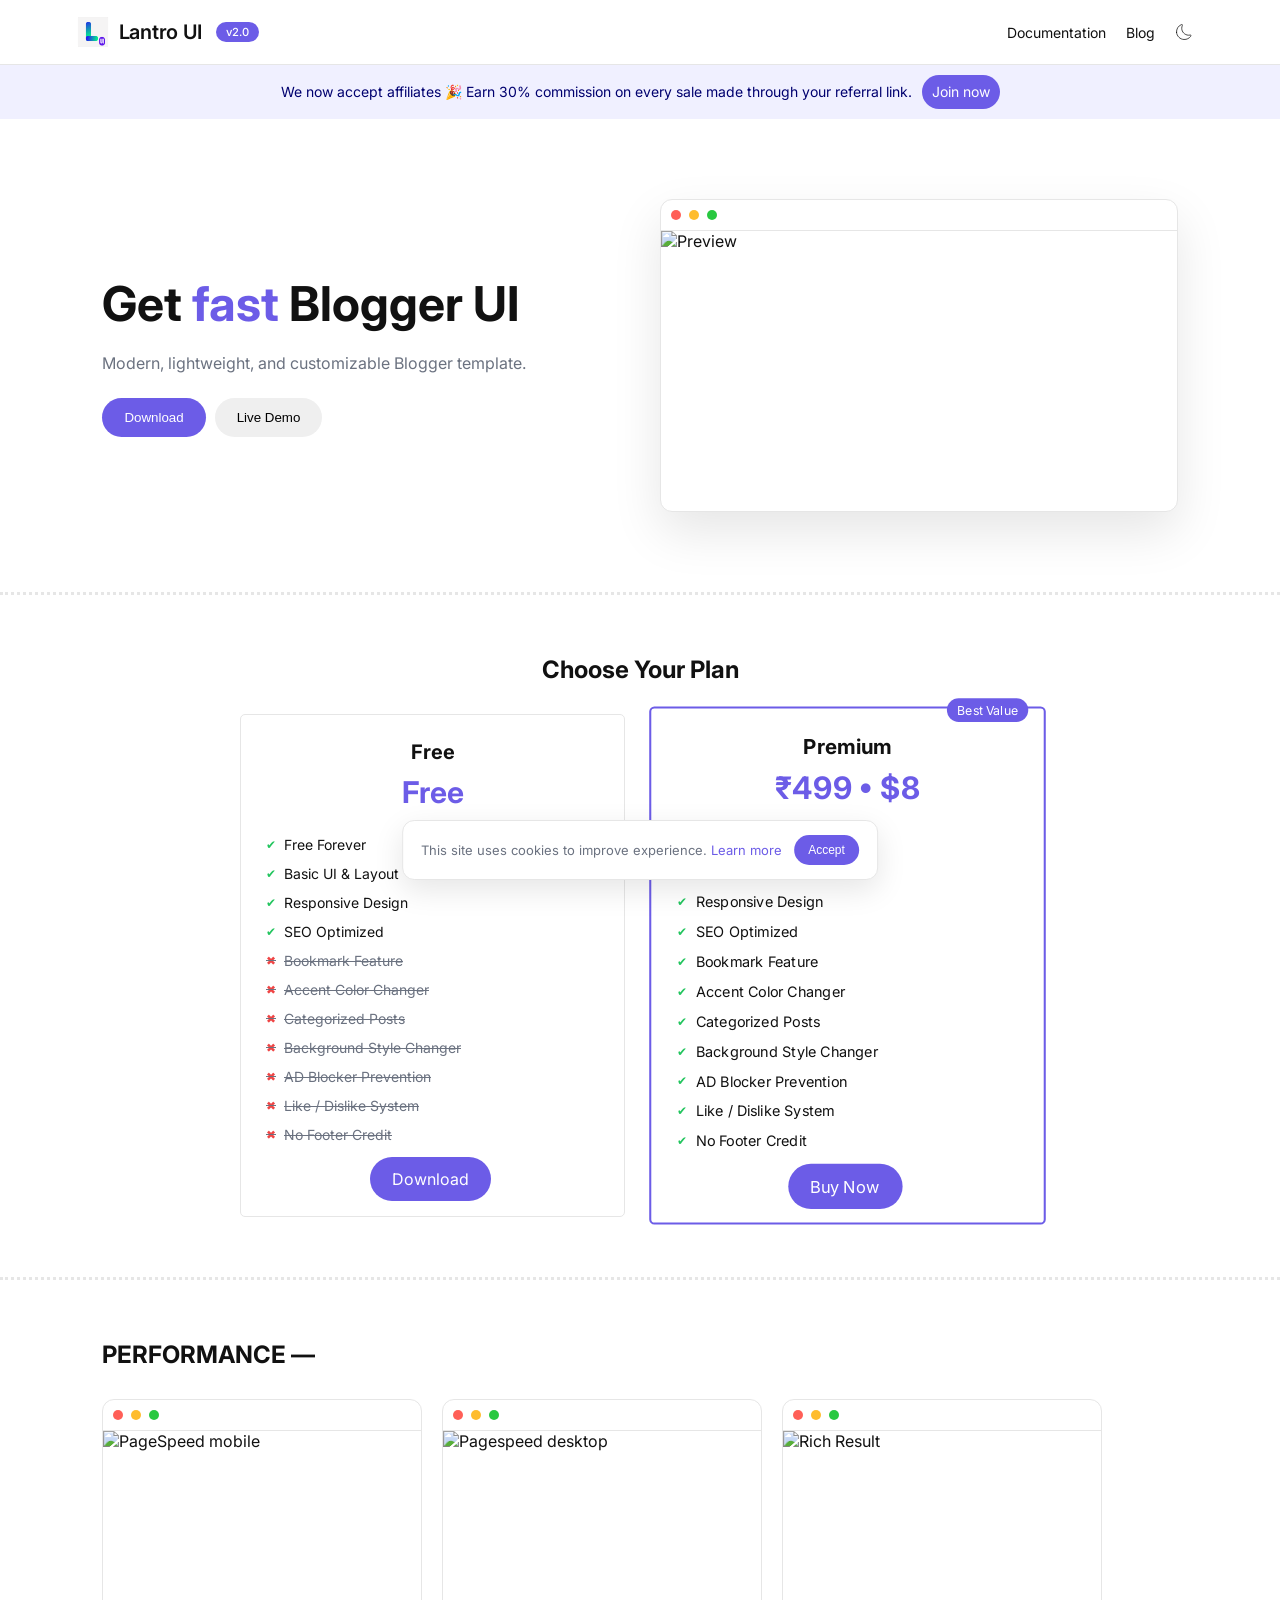
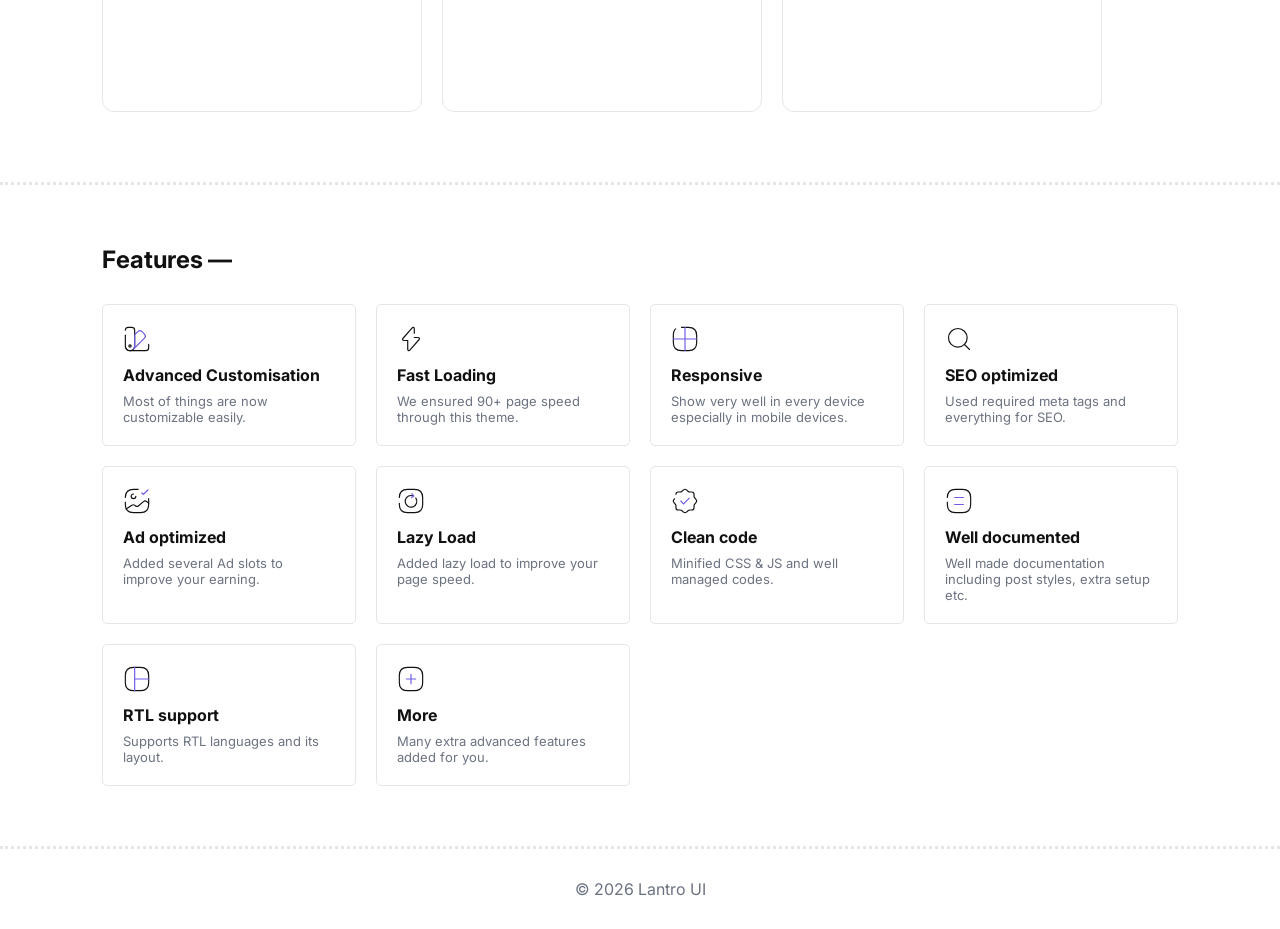
==== index.html @ eb90356e "Update index.html" ====
<!DOCTYPE html>
<html lang="en">
<head>
<meta charset="UTF-8">
<meta name="viewport" content="width=device-width, initial-scale=1.0">
<!-- THEME COLOR -->
<meta content='#204ecf' name='theme-color'/>
<meta content='#204ecf' name='msapplication-navbutton-color'/>
<meta content='#204ecf' name='apple-mobile-web-app-status-bar-style'/>
<meta content='true' name='apple-mobile-web-app-capable'/>
<!-- FAVICON -->
<meta content='https://blogger.googleusercontent.com/img/a/AVvXsEg1fhdNH2BNQhxc92u5tQyX3W6gNhQ65JSuSs3na3YPPxU0PzNpLShyW10uk86lzqQNR0DTTkKqT5l56X4EzuESV-pw7vAUEe-t0lx6U-1i1y7b0FvyJfhbdBXTuQ0F1inZjYJokEwckor8ICQUY_NV6mIdXD-tcrQiL4pAdNPS1NoktquHPX22oQw3vFJ_=w144-h144-p-k-no-nu' name='msapplication-TileImage'/>
<link href='https://blogger.googleusercontent.com/img/a/AVvXsEg1fhdNH2BNQhxc92u5tQyX3W6gNhQ65JSuSs3na3YPPxU0PzNpLShyW10uk86lzqQNR0DTTkKqT5l56X4EzuESV-pw7vAUEe-t0lx6U-1i1y7b0FvyJfhbdBXTuQ0F1inZjYJokEwckor8ICQUY_NV6mIdXD-tcrQiL4pAdNPS1NoktquHPX22oQw3vFJ_=w57-h57-p-k-no-nu' rel='apple-touch-icon' sizes='57x57'/>
<link href='https://blogger.googleusercontent.com/img/a/AVvXsEg1fhdNH2BNQhxc92u5tQyX3W6gNhQ65JSuSs3na3YPPxU0PzNpLShyW10uk86lzqQNR0DTTkKqT5l56X4EzuESV-pw7vAUEe-t0lx6U-1i1y7b0FvyJfhbdBXTuQ0F1inZjYJokEwckor8ICQUY_NV6mIdXD-tcrQiL4pAdNPS1NoktquHPX22oQw3vFJ_=w60-h60-p-k-no-nu' rel='apple-touch-icon' sizes='60x60'/>
<link href='https://blogger.googleusercontent.com/img/a/AVvXsEg1fhdNH2BNQhxc92u5tQyX3W6gNhQ65JSuSs3na3YPPxU0PzNpLShyW10uk86lzqQNR0DTTkKqT5l56X4EzuESV-pw7vAUEe-t0lx6U-1i1y7b0FvyJfhbdBXTuQ0F1inZjYJokEwckor8ICQUY_NV6mIdXD-tcrQiL4pAdNPS1NoktquHPX22oQw3vFJ_=w72-h72-p-k-no-nu' rel='apple-touch-icon' sizes='72x72'/>
<link href='https://blogger.googleusercontent.com/img/a/AVvXsEg1fhdNH2BNQhxc92u5tQyX3W6gNhQ65JSuSs3na3YPPxU0PzNpLShyW10uk86lzqQNR0DTTkKqT5l56X4EzuESV-pw7vAUEe-t0lx6U-1i1y7b0FvyJfhbdBXTuQ0F1inZjYJokEwckor8ICQUY_NV6mIdXD-tcrQiL4pAdNPS1NoktquHPX22oQw3vFJ_=w76-h76-p-k-no-nu' rel='apple-touch-icon' sizes='76x76'/>
<link href='https://blogger.googleusercontent.com/img/a/AVvXsEg1fhdNH2BNQhxc92u5tQyX3W6gNhQ65JSuSs3na3YPPxU0PzNpLShyW10uk86lzqQNR0DTTkKqT5l56X4EzuESV-pw7vAUEe-t0lx6U-1i1y7b0FvyJfhbdBXTuQ0F1inZjYJokEwckor8ICQUY_NV6mIdXD-tcrQiL4pAdNPS1NoktquHPX22oQw3vFJ_=w114-h114-p-k-no-nu' rel='apple-touch-icon' sizes='114x114'/>
<link href='https://blogger.googleusercontent.com/img/a/AVvXsEg1fhdNH2BNQhxc92u5tQyX3W6gNhQ65JSuSs3na3YPPxU0PzNpLShyW10uk86lzqQNR0DTTkKqT5l56X4EzuESV-pw7vAUEe-t0lx6U-1i1y7b0FvyJfhbdBXTuQ0F1inZjYJokEwckor8ICQUY_NV6mIdXD-tcrQiL4pAdNPS1NoktquHPX22oQw3vFJ_=w120-h120-p-k-no-nu' rel='apple-touch-icon' sizes='120x120'/>
<link href='https://blogger.googleusercontent.com/img/a/AVvXsEg1fhdNH2BNQhxc92u5tQyX3W6gNhQ65JSuSs3na3YPPxU0PzNpLShyW10uk86lzqQNR0DTTkKqT5l56X4EzuESV-pw7vAUEe-t0lx6U-1i1y7b0FvyJfhbdBXTuQ0F1inZjYJokEwckor8ICQUY_NV6mIdXD-tcrQiL4pAdNPS1NoktquHPX22oQw3vFJ_=w144-h144-p-k-no-nu' rel='apple-touch-icon' sizes='144x144'/>
<link href='https://blogger.googleusercontent.com/img/a/AVvXsEg1fhdNH2BNQhxc92u5tQyX3W6gNhQ65JSuSs3na3YPPxU0PzNpLShyW10uk86lzqQNR0DTTkKqT5l56X4EzuESV-pw7vAUEe-t0lx6U-1i1y7b0FvyJfhbdBXTuQ0F1inZjYJokEwckor8ICQUY_NV6mIdXD-tcrQiL4pAdNPS1NoktquHPX22oQw3vFJ_=w152-h152-p-k-no-nu' rel='apple-touch-icon' sizes='152x152'/>
<link href='https://blogger.googleusercontent.com/img/a/AVvXsEg1fhdNH2BNQhxc92u5tQyX3W6gNhQ65JSuSs3na3YPPxU0PzNpLShyW10uk86lzqQNR0DTTkKqT5l56X4EzuESV-pw7vAUEe-t0lx6U-1i1y7b0FvyJfhbdBXTuQ0F1inZjYJokEwckor8ICQUY_NV6mIdXD-tcrQiL4pAdNPS1NoktquHPX22oQw3vFJ_=w180-h180-p-k-no-nu' rel='apple-touch-icon' sizes='180x180'/>
<link href='https://blogger.googleusercontent.com/img/a/AVvXsEg1fhdNH2BNQhxc92u5tQyX3W6gNhQ65JSuSs3na3YPPxU0PzNpLShyW10uk86lzqQNR0DTTkKqT5l56X4EzuESV-pw7vAUEe-t0lx6U-1i1y7b0FvyJfhbdBXTuQ0F1inZjYJokEwckor8ICQUY_NV6mIdXD-tcrQiL4pAdNPS1NoktquHPX22oQw3vFJ_=w16-h16-p-k-no-nu' rel='icon' sizes='16x16' type='image/png'/>
<link href='https://blogger.googleusercontent.com/img/a/AVvXsEg1fhdNH2BNQhxc92u5tQyX3W6gNhQ65JSuSs3na3YPPxU0PzNpLShyW10uk86lzqQNR0DTTkKqT5l56X4EzuESV-pw7vAUEe-t0lx6U-1i1y7b0FvyJfhbdBXTuQ0F1inZjYJokEwckor8ICQUY_NV6mIdXD-tcrQiL4pAdNPS1NoktquHPX22oQw3vFJ_=w32-h32-p-k-no-nu' rel='icon' sizes='32x32' type='image/png'/>
<link href='https://blogger.googleusercontent.com/img/a/AVvXsEg1fhdNH2BNQhxc92u5tQyX3W6gNhQ65JSuSs3na3YPPxU0PzNpLShyW10uk86lzqQNR0DTTkKqT5l56X4EzuESV-pw7vAUEe-t0lx6U-1i1y7b0FvyJfhbdBXTuQ0F1inZjYJokEwckor8ICQUY_NV6mIdXD-tcrQiL4pAdNPS1NoktquHPX22oQw3vFJ_=w96-h96-p-k-no-nu' rel='icon' sizes='96x96' type='image/png'/>
<link href='https://blogger.googleusercontent.com/img/a/AVvXsEg1fhdNH2BNQhxc92u5tQyX3W6gNhQ65JSuSs3na3YPPxU0PzNpLShyW10uk86lzqQNR0DTTkKqT5l56X4EzuESV-pw7vAUEe-t0lx6U-1i1y7b0FvyJfhbdBXTuQ0F1inZjYJokEwckor8ICQUY_NV6mIdXD-tcrQiL4pAdNPS1NoktquHPX22oQw3vFJ_=w192-h192-p-k-no-nu' rel='icon' sizes='192x192' type='image/png'/>
<title>Lantro UI - Fast & Modern Blogger Template</title>
<!-- BASIC SEO -->
<meta name="description" content="Lantro UI is a fast, modern, and highly customizable Blogger template designed for performance and clean UI.">
<meta name="keywords" content="Blogger template, fast blogger theme, SEO optimized template, responsive blogger theme, Lantro UI">
<meta name="author" content="Lantro UI">
<meta name="robots" content="index, follow, max-image-preview:large">
<!-- GOOGLE -->
<meta name="googlebot" content="index, follow">
<meta name="google" content="nositelinkssearchbox">
<!-- OPEN GRAPH (Facebook / WhatsApp / LinkedIn) -->
<meta property="og:type" content="website">
<meta property="og:title" content="Lantro UI - Fast & Modern Blogger Template">
<meta property="og:description" content="Modern, lightweight, and customizable Blogger template with high performance and SEO optimization.">
<meta property="og:url" content="https://the-lantro-ui.blogspot.com/">
<meta property="og:image" content="https://cdn.coshix.in/Images/lui-ss.webp">
<meta property="og:site_name" content="Lantro UI">
<!-- TWITTER CARD -->
<meta name="twitter:card" content="summary_large_image">
<meta name="twitter:title" content="Lantro UI - Fast & Modern Blogger Template">
<meta name="twitter:description" content="Modern, lightweight, and customizable Blogger template with high performance.">
<meta name="twitter:image" content="https://cdn.coshix.in/Images/lui-ss.webp">
<!-- PERFORMANCE & FONT -->
<script>window.lazy=window.lazy||new Promise(e=>{const t="IS_LAZIED",n="true",o=["scroll","click"],i=["keydown","mouseover","touchmove","touchstart"],r=o.concat(i);function a(){try{return localStorage.getItem(t)===n}catch(e){return!0}}function l(e=!0){try{e?localStorage.setItem(t,n):localStorage.removeItem(t)}catch(e){}}function d(t){l(!0),e({type:t.type.toLowerCase()}),r.forEach(e=>window.removeEventListener(e,d))}if(a())e({type:"local"});else if(0!==document.documentElement.scrollTop||document.body&&0!==document.body.scrollTop)d({type:"scroll"});else{const e=()=>{window.removeEventListener("load",e),i.forEach(e=>window.addEventListener(e,d))};window.addEventListener("load",e),o.forEach(e=>window.addEventListener(e,d))}});</script>
<script>lazy.then(function(){var l1=document.createElement("link");l1.rel="preconnect";l1.href="https://fonts.googleapis.com";document.head.appendChild(l1);var l2=document.createElement("link");l2.rel="preconnect";l2.href="https://fonts.gstatic.com";l2.crossOrigin="anonymous";document.head.appendChild(l2);var s=document.createElement("link");s.rel="stylesheet";s.href="https://fonts.googleapis.com/css2?family=Inter:wght@400;500;600&display=swap";document.head.appendChild(s)});</script>
<!-- WEBSITE STYLE -->
<link href="/cookie.css" rel="stylesheet"/>
<!-- COOKIE JS -->
<script>function acceptCookie(){
localStorage.setItem("cookie_consent","1");
document.getElementById("cookieBox").classList.remove("show");
}

(function(){
if(!localStorage.getItem("cookie_consent")){
setTimeout(()=>{
document.getElementById("cookieBox").classList.add("show");
},800);
}
})();</script>
<style>
:root{--contentL:#e6e6e6;--bg:#fff;--text:#111;--muted:#6b7280;--accent:#6c5ce7;--card:#ffff}
.dark{--contentL:rgba(255,255,255,.15);--bg:#0f0f11;--text:#fff;--muted:#9ca3af;--accent:#8b7cf6;--card:#1a1a1d}
*{-webkit-tap-highlight-color:transparent;margin:0;padding:0;box-sizing:border-box;scroll-behavior:smooth}
body{font-family:"Inter",sans-serif;background:var(--bg);color:var(--text);transition:.3s}
.nav{display:flex;border-bottom:1px solid var(--contentL);justify-content:space-between;align-items:center;padding:16px 6%;gap:16px;flex-wrap:wrap}
.logo{display:flex;align-items:center;gap:10px;font-weight:600;font-size:20px;flex-wrap:nowrap}
.logo-icon{width:28px;height:28px;display:block;flex-shrink:0}
.logo-text{color:var(--text);letter-spacing:-0.3px;white-space:nowrap}
.version-badge{background:var(--accent);color:#fff;font-size:0.7rem;font-weight:500;padding:3px 10px;border-radius:40px;margin-left:4px;white-space:nowrap}
.menu{display:flex;gap:4px;vertical-align:middle;align-items:center;flex-wrap:nowrap}
.nav-links{display:flex;align-items:center;gap:8px;flex-wrap:wrap;justify-content: center}
.nav a{color:var(--text);margin-left:0;text-decoration:none;font-size:14px;padding:4px 6px}
.toggle{margin-left:0;cursor:pointer;padding:6px 10px;border-radius:6px;display:inline-flex;align-items:center}
.toggle svg.icon{stroke:var(--text);width:18px;height:18px;stroke-width:1;fill:none;stroke-linecap:round}
.hero-wrap{display:grid;border-bottom:3px dotted var(--contentL);grid-template-columns:1fr 1fr;align-items:center;padding:80px 8%;gap:40px}
.hero-left h1{font-size:48px;font-weight:700}
.hero-left span{color:var(--accent)}
.hero-left p{margin-top:20px;color:var(--muted);max-width:500px}
.mac-window{background:var(--card);border:1px solid var(--contentL);border-radius:12px;overflow:hidden;box-shadow:0 20px 50px rgba(0,0,0,.1)}
.mac-bar{display:flex;gap:8px;padding:10px;border-bottom:1px solid var(--contentL)}
.dot{width:10px;height:10px;border-radius:50%}
.red{background:#ff5f57}
.yellow{background:#febc2e}
.green{background:#28c840}
.mac-body img{width:100%;display:block}
.old-price{text-decoration:line-through;display:block;font-size:16px;color:var(--muted);margin-bottom:6px}
#livePrice{display:block}
#offerOverlay{position:fixed;inset:0;display:flex;align-items:center;justify-content:center;padding:18px;background:rgba(0,0,0,.45);backdrop-filter:blur(6px);-webkit-backdrop-filter:blur(6px);z-index:9999;opacity:0;visibility:hidden;transition:.35s ease}

#offerOverlay.show{opacity:1;visibility:visible}

#offerPop{position:relative;text-align:center;width:100%;max-width:560px;background:var(--card);border:1px solid var(--contentL);border-radius:5px;border:1px solid var(--contentL);padding:30px;box-shadow:0 30px 70px rgba(0,0,0,.18);transform:translateY(30px) scale(.92);opacity:0;transition:.45s cubic-bezier(.22,1,.36,1)}

#offerOverlay.show #offerPop{transform:translateY(0) scale(1);opacity:1}

#offerPop button{position:absolute;top:16px;right:18px;background:none;border:0;padding:0;font-size:30px;line-height:1;cursor:pointer;color:var(--text)}

.offer-title{margin:0 0 14px;font-size:28px;font-weight:700;line-height:1.2;background:var(--accent);color:var(--bg);width:fit-content;padding:6px;border-radius:5px}

.offer-desc{font-size:20px;line-height:1.5;margin-top:30px}

.offer-desc b{font-weight:700}

.strike{margin-top:8px;opacity:.65;text-decoration:line-through}

.timer{display:flex;justify-content:center;gap:16px;margin:28px 0}

.timer div{min-width:95px;padding:18px;border:1px solid var(--contentL);border-radius:18px;text-align:center}

.timer span{display:block;font-size:42px;font-weight:700;color:var(--accent);line-height:1}

.timer small{display:block;margin-top:8px;font-size:14px;color:var(--muted)}

#offerPop a{display:block;text-align:center;text-decoration:none;background:var(--accent);color:#fff;padding:17px;border-radius:30px;font-size:20px;font-weight:600;transition:.3s}

#offerPop a:hover{transform:translateY(-2px)}

@media(max-width:600px){
#offerOverlay{padding:14px}
#offerPop{padding:24px;border-radius:20px}
.offer-title{font-size:18px}
.offer-desc{font-size:16px}
.timer{gap:10px}
.timer div{min-width:78px;padding:14px}
.timer span{font-size:34px}
#offerPop a{padding:15px;font-size:18px}
}
@media(max-width:900px){.hero-wrap{grid-template-columns:1fr}
.hero-right{margin-top:30px}}
.btn{text-decoration:none;padding:12px 22px;margin-right:5px;border-radius:30px;border:none;cursor:pointer;margin-top:25px}
.btn-primary{background:var(--accent);color:#fff}
.showcase{padding:60px 8%;display:grid;grid-template-columns:repeat(auto-fit,minmax(280px,1fr));gap:25px}
.card{background:var(--card);border-radius:5px;border:1px solid var(--contentL);overflow:hidden;transition:.3s}
.card:hover{transform:translateY(-6px)}
.thumb img{width:100%}
.icon{fill:none;stroke-width:1;stroke-linecap:round}.svg-c{stroke:var(--accent)}
.badge{position:absolute;background:var(--accent);color:#fff;font-size:12px;padding:5px 10px;border-radius:6px;margin:10px}
.features{padding:60px 8%}
.features h2{margin-bottom:30px}
.fgrid{display:grid;grid-template-columns:repeat(auto-fit,minmax(220px,1fr));gap:20px}
.fcard{background:var(--card);border:1px solid var(--contentL);padding:20px;border-radius:5px;transition:.2s}
.fcard:hover{transform:translateY(-4px)}
.icon{width:28px;height:28px;stroke:var(--text);stroke-width:1}
.fcard h3{margin:8px 0;font-size:16px}
.fcard p{font-size:13px;color:var(--muted)}
.footer{text-align:center;padding:30px;color:var(--muted);border-top:3px dotted var(--contentL)}
.pricing{padding:60px 10%;text-align:center;border-bottom:3px dotted var(--contentL)}
.price-grid{display:grid;grid-template-columns:repeat(auto-fit,minmax(260px,1fr));gap:30px;max-width:800px;margin:auto}

.price-card{
  background:var(--card);
  border:1px solid var(--contentL);
  border-radius:5px;
  padding:25px;
  transition:.3s;
  position:relative;
}
.pricing h2{margin-bottom:30px}
.price-card:hover{transform:translateY(-6px)}

.price-card h3{font-size:20px;margin-bottom:10px}
.price{font-size:30px;font-weight:700;margin-bottom:20px;color:var(--accent)}

.features-list{list-style:none;padding:0;margin-bottom:20px;text-align:left}
.features-list li{font-size:14px;padding:6px 0;display:flex;align-items:center;gap:8px}

.features-list li.ok::before{content:"✔";color:#22c55e;font-size:12px}
.features-list li.no{color:var(--muted);text-decoration:line-through}
.features-list li.no::before{content:"✖";color:#ef4444;font-size:12px}

.btn-outline{border:1px solid var(--contentL);color:var(--text)}
.price-card.pro{
  border:2px solid var(--accent);
  transform:scale(1.03);
}
.old-price{text-decoration:line-through;opacity:.7;display:block;margin-bottom:8px}
.buy-btn{padding:14px 26px;border:0;border-radius:12px;cursor:pointer}
.buy-popup{position:fixed;inset:0;background:rgba(0,0,0,.55);display:flex;align-items:center;justify-content:center;opacity:0;visibility:hidden;transition:.3s;z-index:9999}
.buy-popup.show{opacity:1;visibility:visible}
.buy-modal{background:var(--card,#fff);padding:28px 28px;border:1px solid var(--contentL);border-radius:5px;max-width:410px;width:92%;text-align:center;position:relative;box-shadow:0 12px 38px rgba(0,0,0,.08)}
.close-popup{position:absolute;top:12px;right:14px;border:0;background:none;font-size:22px;opacity:.6;cursor:pointer;color:var(--text)}
.buy-modal h3{font-size:22px;font-weight:600;letter-spacing:-.3px;margin-bottom:14px}
.old-price{font-size:18px;opacity:.4}
.popup-price h2{font-size:28px;font-weight:650;letter-spacing:-.4px;margin:8px 0 12px}
.countdown{margin:10px 0 22px;font-size:16px}
.buy-option{display:block;padding:13px 16px;border-radius:9px;margin:12px 0;text-decoration:none;font-weight:500;transition:.2s}
.telegram{background:linear-gradient(135deg,#6c5ce7,#635bdf);color:#fff!important}
.telegram:hover{transform:translateY(-1px)}
.gumroad{background:#fff;border:1px solid rgba(0,0,0,.12);color:var(--text)!important}
.dark .gumroad{background:transparent;border:1px solid rgba(255,255,255,.14)}
.gumroad:hover{border-color:var(--accent);background:rgba(108,92,231,.03)}
.buy-modal small{display:block;margin-top:18px;color:var(--muted);font-size:13px}
.close-popup{position:absolute;right:15px;top:12px;border:0;background:none;font-size:28px;cursor:pointer}
.popup-price h2{margin:8px 0}
.countdown{margin:15px 0 20px}
.buy-option{display:block;padding:14px;border-radius:30px;margin:12px 0;text-decoration:none}
.telegram{background:var(--accent)}
.gumroad{border:1px solid var(--contentL)}
@media(max-width:600px){
.buy-modal{width:94%;padding:22px 20px;border-radius:10px}
.buy-modal h3{font-size:20px;line-height:1.3;padding-right:24px}
.close-popup{top:10px;right:12px;font-size:20px}
.old-price{font-size:16px}
.popup-price h2{font-size:24px}
.countdown{font-size:14px;margin:8px 0 18px}
.buy-option{padding:12px 14px;font-size:15px;border-radius:30px}
.buy-modal small{font-size:12px;line-height:1.5;margin-top:14px}
}
.badge-pro{
  position:absolute;
  top:-10px;
  right:15px;
  background:var(--accent);
  color:#fff;
  font-size:12px;
  padding:4px 10px;
  border-radius:20px;
}
.shots{padding:60px 8%;border-bottom:3px dotted var(--contentL)}.shots h2{margin-bottom:30px}.shots-wrap{display:flex;gap:20px;overflow-x:auto;scroll-snap-type:x mandatory;padding-bottom:10px}.shots-wrap::-webkit-scrollbar{display:none}.shots-wrap{scrollbar-width:none}.mac-shot{min-width:320px;max-width:420px;flex:0 0 auto;background:var(--card);border:1px solid var(--contentL);border-radius:12px;overflow:hidden;scroll-snap-align:start;transition:.3s}.mac-shot:hover{transform:translateY(-3px)}.mac-bar{display:flex;gap:8px;padding:10px;border-bottom:1px solid var(--contentL)}.dot{width:10px;height:10px;border-radius:50%}.red{background:#ff5f57}.yellow{background:#febc2e}.green{background:#28c840}.mac-body img{width:100%;display:block;height:280px}@media(max-width:600px){.mac-shot{min-width:85%}}
@media (max-width: 580px) {
  .logo { flex-wrap: wrap; justify-content: center; }
  .version-badge { margin-left: 0; }
  .cookie{width:100%}
}
.notF{padding:10px;width:100%;line-height:1;color:#00006f;display:flex;background:#f0f0ff;margin-left:auto;gap:10px;align-items:center;font-size:14px;justify-content:center}
.notF .btn{display:inline-flex;padding:10px;margin:0}
.dark .notF{background:#1a1a35;color:#fff}
@media(max-width:600px){.notF{flex-wrap:nowrap;justify-content:space-between;font-size:13px;align-items:center;gap:8px;line-height:1.3;padding:10px 20px 10px 20px}.notF p{flex:1}.notF .btn{padding:8px 14px;font-size:12px;flex-shrink:0}}
.hamburger{display:none;flex-direction:column;gap:4px;cursor:pointer;padding:6px}
.hamburger span{width:22px;height:1.5px;background:var(--text);border-radius:2px;transition:.3s}
@media(max-width:768px){
  .menu{position:relative;flex-direction: row-reverse}
  .hamburger{display:flex}

  .menu a{display:none} 

  .nav-links{
    position:absolute;
    top:60px;
    right:0;
    background:var(--card);
    border:1px solid var(--contentL);
    border-radius:10px;
    padding:12px;
    display:flex;
    flex-direction:column;
    gap:10px;
    opacity:0;
    transform:translateY(-10px);
    pointer-events:none;
    transition:.25s ease;
  }

  .nav-links.show{
    opacity:1;
    transform:translateY(0);
    pointer-events:auto;
  }

  .nav-links a{
    display:block;
  }
}
</style>
</head>

<body>

  <!-- NAVBAR -->
<div class="nav">
  <div class="logo">
  <svg xmlns="http://www.w3.org/2000/svg" xmlns:xlink="http://www.w3.org/1999/xlink" width="32" zoomAndPan="magnify" viewBox="0 0 384 383.999986" height="32" preserveAspectRatio="xMidYMid meet" version="1.0"><defs><g/><clipPath id="03de17d8dc"><path d="M 4.984375 4.414062 L 378 4.414062 L 378 367.585938 L 4.984375 367.585938 Z M 4.984375 4.414062 " clip-rule="nonzero"/></clipPath><clipPath id="cbb47fb4a9"><path d="M 24.183594 4.414062 L 357.816406 4.414062 C 362.90625 4.414062 367.792969 6.4375 371.390625 10.039062 C 374.992188 13.636719 377.015625 18.523438 377.015625 23.613281 L 377.015625 348.386719 C 377.015625 353.476562 374.992188 358.363281 371.390625 361.960938 C 367.792969 365.5625 362.90625 367.585938 357.816406 367.585938 L 24.183594 367.585938 C 19.09375 367.585938 14.207031 365.5625 10.609375 361.960938 C 7.007812 358.363281 4.984375 353.476562 4.984375 348.386719 L 4.984375 23.613281 C 4.984375 18.523438 7.007812 13.636719 10.609375 10.039062 C 14.207031 6.4375 19.09375 4.414062 24.183594 4.414062 Z M 24.183594 4.414062 " clip-rule="nonzero"/></clipPath><clipPath id="a0d2a953fd"><path d="M 0.984375 0.414062 L 373 0.414062 L 373 363.585938 L 0.984375 363.585938 Z M 0.984375 0.414062 " clip-rule="nonzero"/></clipPath><clipPath id="f3be66933a"><path d="M 20.183594 0.414062 L 353.816406 0.414062 C 358.90625 0.414062 363.792969 2.4375 367.390625 6.039062 C 370.992188 9.636719 373.015625 14.523438 373.015625 19.613281 L 373.015625 344.386719 C 373.015625 349.476562 370.992188 354.363281 367.390625 357.960938 C 363.792969 361.5625 358.90625 363.585938 353.816406 363.585938 L 20.183594 363.585938 C 15.09375 363.585938 10.207031 361.5625 6.609375 357.960938 C 3.007812 354.363281 0.984375 349.476562 0.984375 344.386719 L 0.984375 19.613281 C 0.984375 14.523438 3.007812 9.636719 6.609375 6.039062 C 10.207031 2.4375 15.09375 0.414062 20.183594 0.414062 Z M 20.183594 0.414062 " clip-rule="nonzero"/></clipPath><clipPath id="721784dace"><rect x="0" width="374" y="0" height="364"/></clipPath><clipPath id="e03d07a9a5"><path d="M 4.984375 4.414062 L 376.746094 4.414062 L 376.746094 367.363281 L 4.984375 367.363281 Z M 4.984375 4.414062 " clip-rule="nonzero"/></clipPath><clipPath id="d4b42c267a"><path d="M 24.183594 4.414062 L 357.804688 4.414062 C 362.898438 4.414062 367.78125 6.4375 371.382812 10.039062 C 374.984375 13.636719 377.003906 18.519531 377.003906 23.613281 L 377.003906 348.375 C 377.003906 353.46875 374.984375 358.351562 371.382812 361.949219 C 367.78125 365.550781 362.898438 367.574219 357.804688 367.574219 L 24.183594 367.574219 C 19.09375 367.574219 14.210938 365.550781 10.609375 361.949219 C 7.007812 358.351562 4.984375 353.46875 4.984375 348.375 L 4.984375 23.613281 C 4.984375 18.519531 7.007812 13.636719 10.609375 10.039062 C 14.210938 6.4375 19.09375 4.414062 24.183594 4.414062 Z M 24.183594 4.414062 " clip-rule="nonzero"/></clipPath><clipPath id="aed350c88b"><path d="M 102.15625 63.199219 L 170 63.199219 L 170 297.953125 L 102.15625 297.953125 Z M 102.15625 63.199219 " clip-rule="nonzero"/></clipPath><clipPath id="74f0153b51"><path d="M 136.152344 63.40625 C 117.65625 63.40625 102.523438 78.539062 102.523438 97.03125 L 102.523438 263.703125 C 102.523438 282.199219 117.65625 297.328125 136.152344 297.328125 C 154.652344 297.328125 169.785156 282.199219 169.785156 263.703125 L 169.785156 97.03125 C 169.785156 78.539062 154.890625 63.40625 136.152344 63.40625 Z M 136.152344 63.40625 " clip-rule="nonzero"/></clipPath><linearGradient x1="41.425211" gradientTransform="matrix(1.173144, 0, 0, 1.173144, 102.261441, 63.200181)" y1="-13.852496" x2="108.224762" gradientUnits="userSpaceOnUse" y2="182.319816" id="2948c6d922"><stop stop-opacity="1" stop-color="rgb(13.68103%, 18.850708%, 90.904236%)" offset="0"/><stop stop-opacity="1" stop-color="rgb(13.613892%, 19.245911%, 90.713501%)" offset="0.00390625"/><stop stop-opacity="1" stop-color="rgb(13.546753%, 19.642639%, 90.522766%)" offset="0.0078125"/><stop stop-opacity="1" stop-color="rgb(13.479614%, 20.037842%, 90.332031%)" offset="0.0117188"/><stop stop-opacity="1" stop-color="rgb(13.414001%, 20.43457%, 90.141296%)" offset="0.015625"/><stop stop-opacity="1" stop-color="rgb(13.346863%, 20.829773%, 89.950562%)" offset="0.0195312"/><stop stop-opacity="1" stop-color="rgb(13.279724%, 21.226501%, 89.759827%)" offset="0.0234375"/><stop stop-opacity="1" stop-color="rgb(13.212585%, 21.621704%, 89.567566%)" offset="0.0273438"/><stop stop-opacity="1" stop-color="rgb(13.146973%, 22.018433%, 89.376831%)" offset="0.03125"/><stop stop-opacity="1" stop-color="rgb(13.079834%, 22.413635%, 89.186096%)" offset="0.0351563"/><stop stop-opacity="1" stop-color="rgb(13.012695%, 22.810364%, 88.995361%)" offset="0.0390625"/><stop stop-opacity="1" stop-color="rgb(12.945557%, 23.205566%, 88.804626%)" offset="0.0429687"/><stop stop-opacity="1" stop-color="rgb(12.879944%, 23.602295%, 88.613892%)" offset="0.046875"/><stop stop-opacity="1" stop-color="rgb(12.812805%, 23.997498%, 88.421631%)" offset="0.0507813"/><stop stop-opacity="1" stop-color="rgb(12.745667%, 24.394226%, 88.230896%)" offset="0.0546875"/><stop stop-opacity="1" stop-color="rgb(12.678528%, 24.789429%, 88.040161%)" offset="0.0585938"/><stop stop-opacity="1" stop-color="rgb(12.612915%, 25.186157%, 87.849426%)" offset="0.0625"/><stop stop-opacity="1" stop-color="rgb(12.545776%, 25.58136%, 87.658691%)" offset="0.0664062"/><stop stop-opacity="1" stop-color="rgb(12.478638%, 25.978088%, 87.467957%)" offset="0.0703125"/><stop stop-opacity="1" stop-color="rgb(12.411499%, 26.373291%, 87.275696%)" offset="0.0742187"/><stop stop-opacity="1" stop-color="rgb(12.345886%, 26.77002%, 87.084961%)" offset="0.078125"/><stop stop-opacity="1" stop-color="rgb(12.278748%, 27.165222%, 86.894226%)" offset="0.0820312"/><stop stop-opacity="1" stop-color="rgb(12.211609%, 27.560425%, 86.703491%)" offset="0.0859375"/><stop stop-opacity="1" stop-color="rgb(12.14447%, 27.955627%, 86.512756%)" offset="0.0898437"/><stop stop-opacity="1" stop-color="rgb(12.078857%, 28.352356%, 86.322021%)" offset="0.09375"/><stop stop-opacity="1" stop-color="rgb(12.011719%, 28.747559%, 86.129761%)" offset="0.0976563"/><stop stop-opacity="1" stop-color="rgb(11.94458%, 29.144287%, 85.939026%)" offset="0.101563"/><stop stop-opacity="1" stop-color="rgb(11.877441%, 29.53949%, 85.748291%)" offset="0.105469"/><stop stop-opacity="1" stop-color="rgb(11.811829%, 29.936218%, 85.557556%)" offset="0.109375"/><stop stop-opacity="1" stop-color="rgb(11.74469%, 30.331421%, 85.366821%)" offset="0.113281"/><stop stop-opacity="1" stop-color="rgb(11.677551%, 30.728149%, 85.176086%)" offset="0.117187"/><stop stop-opacity="1" stop-color="rgb(11.610413%, 31.123352%, 84.983826%)" offset="0.121094"/><stop stop-opacity="1" stop-color="rgb(11.5448%, 31.520081%, 84.793091%)" offset="0.125"/><stop stop-opacity="1" stop-color="rgb(11.477661%, 31.915283%, 84.602356%)" offset="0.128906"/><stop stop-opacity="1" stop-color="rgb(11.412048%, 32.312012%, 84.411621%)" offset="0.132812"/><stop stop-opacity="1" stop-color="rgb(11.34491%, 32.707214%, 84.220886%)" offset="0.136719"/><stop stop-opacity="1" stop-color="rgb(11.277771%, 33.103943%, 84.030151%)" offset="0.140625"/><stop stop-opacity="1" stop-color="rgb(11.210632%, 33.499146%, 83.837891%)" offset="0.144531"/><stop stop-opacity="1" stop-color="rgb(11.14502%, 33.895874%, 83.647156%)" offset="0.148437"/><stop stop-opacity="1" stop-color="rgb(11.077881%, 34.291077%, 83.456421%)" offset="0.152344"/><stop stop-opacity="1" stop-color="rgb(11.010742%, 34.687805%, 83.265686%)" offset="0.15625"/><stop stop-opacity="1" stop-color="rgb(10.943604%, 35.083008%, 83.074951%)" offset="0.160156"/><stop stop-opacity="1" stop-color="rgb(10.877991%, 35.479736%, 82.884216%)" offset="0.164062"/><stop stop-opacity="1" stop-color="rgb(10.810852%, 35.874939%, 82.691956%)" offset="0.167969"/><stop stop-opacity="1" stop-color="rgb(10.743713%, 36.271667%, 82.501221%)" offset="0.171875"/><stop stop-opacity="1" stop-color="rgb(10.676575%, 36.66687%, 82.310486%)" offset="0.175781"/><stop stop-opacity="1" stop-color="rgb(10.610962%, 37.063599%, 82.119751%)" offset="0.179687"/><stop stop-opacity="1" stop-color="rgb(10.543823%, 37.458801%, 81.929016%)" offset="0.183594"/><stop stop-opacity="1" stop-color="rgb(10.476685%, 37.854004%, 81.738281%)" offset="0.1875"/><stop stop-opacity="1" stop-color="rgb(10.409546%, 38.249207%, 81.546021%)" offset="0.191406"/><stop stop-opacity="1" stop-color="rgb(10.343933%, 38.645935%, 81.355286%)" offset="0.195312"/><stop stop-opacity="1" stop-color="rgb(10.276794%, 39.041138%, 81.164551%)" offset="0.199219"/><stop stop-opacity="1" stop-color="rgb(10.209656%, 39.437866%, 80.973816%)" offset="0.203125"/><stop stop-opacity="1" stop-color="rgb(10.142517%, 39.833069%, 80.783081%)" offset="0.207031"/><stop stop-opacity="1" stop-color="rgb(10.076904%, 40.229797%, 80.592346%)" offset="0.210938"/><stop stop-opacity="1" stop-color="rgb(10.009766%, 40.625%, 80.400085%)" offset="0.214844"/><stop stop-opacity="1" stop-color="rgb(9.942627%, 41.021729%, 80.209351%)" offset="0.21875"/><stop stop-opacity="1" stop-color="rgb(9.875488%, 41.416931%, 80.018616%)" offset="0.222656"/><stop stop-opacity="1" stop-color="rgb(9.809875%, 41.81366%, 79.827881%)" offset="0.226562"/><stop stop-opacity="1" stop-color="rgb(9.742737%, 42.208862%, 79.637146%)" offset="0.230469"/><stop stop-opacity="1" stop-color="rgb(9.675598%, 42.605591%, 79.446411%)" offset="0.234375"/><stop stop-opacity="1" stop-color="rgb(9.608459%, 43.000793%, 79.25415%)" offset="0.238281"/><stop stop-opacity="1" stop-color="rgb(9.542847%, 43.397522%, 79.063416%)" offset="0.242187"/><stop stop-opacity="1" stop-color="rgb(9.475708%, 43.792725%, 78.872681%)" offset="0.246094"/><stop stop-opacity="1" stop-color="rgb(9.408569%, 44.189453%, 78.681946%)" offset="0.25"/><stop stop-opacity="1" stop-color="rgb(9.341431%, 44.584656%, 78.491211%)" offset="0.253906"/><stop stop-opacity="1" stop-color="rgb(9.275818%, 44.981384%, 78.300476%)" offset="0.257812"/><stop stop-opacity="1" stop-color="rgb(9.208679%, 45.376587%, 78.108215%)" offset="0.261719"/><stop stop-opacity="1" stop-color="rgb(9.141541%, 45.773315%, 77.91748%)" offset="0.265625"/><stop stop-opacity="1" stop-color="rgb(9.074402%, 46.168518%, 77.726746%)" offset="0.269531"/><stop stop-opacity="1" stop-color="rgb(9.008789%, 46.565247%, 77.536011%)" offset="0.273437"/><stop stop-opacity="1" stop-color="rgb(8.94165%, 46.960449%, 77.345276%)" offset="0.277344"/><stop stop-opacity="1" stop-color="rgb(8.874512%, 47.355652%, 77.154541%)" offset="0.28125"/><stop stop-opacity="1" stop-color="rgb(8.807373%, 47.750854%, 76.96228%)" offset="0.285156"/><stop stop-opacity="1" stop-color="rgb(8.74176%, 48.147583%, 76.771545%)" offset="0.289062"/><stop stop-opacity="1" stop-color="rgb(8.674622%, 48.542786%, 76.580811%)" offset="0.292969"/><stop stop-opacity="1" stop-color="rgb(8.607483%, 48.939514%, 76.390076%)" offset="0.296875"/><stop stop-opacity="1" stop-color="rgb(8.540344%, 49.334717%, 76.199341%)" offset="0.300781"/><stop stop-opacity="1" stop-color="rgb(8.474731%, 49.731445%, 76.008606%)" offset="0.304688"/><stop stop-opacity="1" stop-color="rgb(8.407593%, 50.126648%, 75.816345%)" offset="0.308594"/><stop stop-opacity="1" stop-color="rgb(8.340454%, 50.523376%, 75.62561%)" offset="0.3125"/><stop stop-opacity="1" stop-color="rgb(8.273315%, 50.918579%, 75.434875%)" offset="0.316406"/><stop stop-opacity="1" stop-color="rgb(8.207703%, 51.315308%, 75.244141%)" offset="0.320313"/><stop stop-opacity="1" stop-color="rgb(8.140564%, 51.71051%, 75.053406%)" offset="0.324219"/><stop stop-opacity="1" stop-color="rgb(8.073425%, 52.107239%, 74.862671%)" offset="0.328125"/><stop stop-opacity="1" stop-color="rgb(8.006287%, 52.502441%, 74.67041%)" offset="0.332031"/><stop stop-opacity="1" stop-color="rgb(7.940674%, 52.89917%, 74.479675%)" offset="0.335938"/><stop stop-opacity="1" stop-color="rgb(7.873535%, 53.294373%, 74.28894%)" offset="0.339844"/><stop stop-opacity="1" stop-color="rgb(7.806396%, 53.691101%, 74.098206%)" offset="0.34375"/><stop stop-opacity="1" stop-color="rgb(7.739258%, 54.086304%, 73.907471%)" offset="0.347656"/><stop stop-opacity="1" stop-color="rgb(7.673645%, 54.483032%, 73.716736%)" offset="0.351562"/><stop stop-opacity="1" stop-color="rgb(7.606506%, 54.878235%, 73.524475%)" offset="0.355469"/><stop stop-opacity="1" stop-color="rgb(7.539368%, 55.274963%, 73.33374%)" offset="0.359375"/><stop stop-opacity="1" stop-color="rgb(7.472229%, 55.670166%, 73.143005%)" offset="0.363281"/><stop stop-opacity="1" stop-color="rgb(7.406616%, 56.066895%, 72.952271%)" offset="0.367187"/><stop stop-opacity="1" stop-color="rgb(7.339478%, 56.462097%, 72.761536%)" offset="0.371094"/><stop stop-opacity="1" stop-color="rgb(7.272339%, 56.8573%, 72.570801%)" offset="0.375"/><stop stop-opacity="1" stop-color="rgb(7.2052%, 57.252502%, 72.380066%)" offset="0.378906"/><stop stop-opacity="1" stop-color="rgb(7.139587%, 57.649231%, 72.189331%)" offset="0.382812"/><stop stop-opacity="1" stop-color="rgb(7.072449%, 58.044434%, 71.99707%)" offset="0.386719"/><stop stop-opacity="1" stop-color="rgb(7.00531%, 58.441162%, 71.806335%)" offset="0.390625"/><stop stop-opacity="1" stop-color="rgb(6.938171%, 58.836365%, 71.615601%)" offset="0.394531"/><stop stop-opacity="1" stop-color="rgb(6.872559%, 59.233093%, 71.424866%)" offset="0.398437"/><stop stop-opacity="1" stop-color="rgb(6.80542%, 59.628296%, 71.234131%)" offset="0.402344"/><stop stop-opacity="1" stop-color="rgb(6.738281%, 60.025024%, 71.043396%)" offset="0.40625"/><stop stop-opacity="1" stop-color="rgb(6.671143%, 60.420227%, 70.851135%)" offset="0.410156"/><stop stop-opacity="1" stop-color="rgb(6.60553%, 60.816956%, 70.6604%)" offset="0.414062"/><stop stop-opacity="1" stop-color="rgb(6.538391%, 61.212158%, 70.469666%)" offset="0.417969"/><stop stop-opacity="1" stop-color="rgb(6.471252%, 61.608887%, 70.278931%)" offset="0.421875"/><stop stop-opacity="1" stop-color="rgb(6.404114%, 62.004089%, 70.088196%)" offset="0.425781"/><stop stop-opacity="1" stop-color="rgb(6.338501%, 62.400818%, 69.897461%)" offset="0.429687"/><stop stop-opacity="1" stop-color="rgb(6.271362%, 62.796021%, 69.7052%)" offset="0.433594"/><stop stop-opacity="1" stop-color="rgb(6.204224%, 63.192749%, 69.514465%)" offset="0.4375"/><stop stop-opacity="1" stop-color="rgb(6.137085%, 63.587952%, 69.32373%)" offset="0.441406"/><stop stop-opacity="1" stop-color="rgb(6.071472%, 63.98468%, 69.132996%)" offset="0.445312"/><stop stop-opacity="1" stop-color="rgb(6.004333%, 64.379883%, 68.942261%)" offset="0.449219"/><stop stop-opacity="1" stop-color="rgb(5.937195%, 64.776611%, 68.751526%)" offset="0.453125"/><stop stop-opacity="1" stop-color="rgb(5.870056%, 65.171814%, 68.559265%)" offset="0.457031"/><stop stop-opacity="1" stop-color="rgb(5.804443%, 65.568542%, 68.36853%)" offset="0.460938"/><stop stop-opacity="1" stop-color="rgb(5.737305%, 65.963745%, 68.177795%)" offset="0.464844"/><stop stop-opacity="1" stop-color="rgb(5.670166%, 66.358948%, 67.987061%)" offset="0.46875"/><stop stop-opacity="1" stop-color="rgb(5.603027%, 66.75415%, 67.796326%)" offset="0.472656"/><stop stop-opacity="1" stop-color="rgb(5.537415%, 67.150879%, 67.605591%)" offset="0.476562"/><stop stop-opacity="1" stop-color="rgb(5.470276%, 67.546082%, 67.41333%)" offset="0.480469"/><stop stop-opacity="1" stop-color="rgb(5.403137%, 67.94281%, 67.222595%)" offset="0.484375"/><stop stop-opacity="1" stop-color="rgb(5.335999%, 68.338013%, 67.03186%)" offset="0.488281"/><stop stop-opacity="1" stop-color="rgb(5.270386%, 68.734741%, 66.841125%)" offset="0.492187"/><stop stop-opacity="1" stop-color="rgb(5.203247%, 69.129944%, 66.650391%)" offset="0.496094"/><stop stop-opacity="1" stop-color="rgb(5.137634%, 69.526672%, 66.459656%)" offset="0.5"/><stop stop-opacity="1" stop-color="rgb(5.070496%, 69.921875%, 66.267395%)" offset="0.503906"/><stop stop-opacity="1" stop-color="rgb(5.003357%, 70.318604%, 66.07666%)" offset="0.507812"/><stop stop-opacity="1" stop-color="rgb(4.936218%, 70.713806%, 65.885925%)" offset="0.511719"/><stop stop-opacity="1" stop-color="rgb(4.870605%, 71.110535%, 65.69519%)" offset="0.515625"/><stop stop-opacity="1" stop-color="rgb(4.803467%, 71.505737%, 65.504456%)" offset="0.519531"/><stop stop-opacity="1" stop-color="rgb(4.736328%, 71.902466%, 65.313721%)" offset="0.523437"/><stop stop-opacity="1" stop-color="rgb(4.669189%, 72.297668%, 65.12146%)" offset="0.527344"/><stop stop-opacity="1" stop-color="rgb(4.603577%, 72.694397%, 64.930725%)" offset="0.53125"/><stop stop-opacity="1" stop-color="rgb(4.536438%, 73.0896%, 64.73999%)" offset="0.535156"/><stop stop-opacity="1" stop-color="rgb(4.469299%, 73.486328%, 64.549255%)" offset="0.539062"/><stop stop-opacity="1" stop-color="rgb(4.402161%, 73.881531%, 64.358521%)" offset="0.542969"/><stop stop-opacity="1" stop-color="rgb(4.336548%, 74.278259%, 64.167786%)" offset="0.546875"/><stop stop-opacity="1" stop-color="rgb(4.269409%, 74.673462%, 63.975525%)" offset="0.550781"/><stop stop-opacity="1" stop-color="rgb(4.202271%, 75.07019%, 63.78479%)" offset="0.554687"/><stop stop-opacity="1" stop-color="rgb(4.135132%, 75.465393%, 63.594055%)" offset="0.558594"/><stop stop-opacity="1" stop-color="rgb(4.069519%, 75.860596%, 63.40332%)" offset="0.5625"/><stop stop-opacity="1" stop-color="rgb(4.00238%, 76.255798%, 63.212585%)" offset="0.566406"/><stop stop-opacity="1" stop-color="rgb(3.935242%, 76.652527%, 63.021851%)" offset="0.570312"/><stop stop-opacity="1" stop-color="rgb(3.868103%, 77.047729%, 62.82959%)" offset="0.574219"/><stop stop-opacity="1" stop-color="rgb(3.80249%, 77.444458%, 62.638855%)" offset="0.578125"/><stop stop-opacity="1" stop-color="rgb(3.735352%, 77.839661%, 62.44812%)" offset="0.582031"/><stop stop-opacity="1" stop-color="rgb(3.668213%, 78.236389%, 62.257385%)" offset="0.585937"/><stop stop-opacity="1" stop-color="rgb(3.601074%, 78.631592%, 62.06665%)" offset="0.589844"/><stop stop-opacity="1" stop-color="rgb(3.535461%, 79.02832%, 61.875916%)" offset="0.59375"/><stop stop-opacity="1" stop-color="rgb(3.468323%, 79.423523%, 61.683655%)" offset="0.597656"/><stop stop-opacity="1" stop-color="rgb(3.401184%, 79.820251%, 61.49292%)" offset="0.601562"/><stop stop-opacity="1" stop-color="rgb(3.334045%, 80.215454%, 61.302185%)" offset="0.605469"/><stop stop-opacity="1" stop-color="rgb(3.268433%, 80.612183%, 61.11145%)" offset="0.609375"/><stop stop-opacity="1" stop-color="rgb(3.201294%, 81.007385%, 60.920715%)" offset="0.613281"/><stop stop-opacity="1" stop-color="rgb(3.134155%, 81.404114%, 60.72998%)" offset="0.617187"/><stop stop-opacity="1" stop-color="rgb(3.067017%, 81.799316%, 60.53772%)" offset="0.621094"/><stop stop-opacity="1" stop-color="rgb(3.001404%, 82.196045%, 60.346985%)" offset="0.625"/><stop stop-opacity="1" stop-color="rgb(2.934265%, 82.591248%, 60.15625%)" offset="0.628906"/><stop stop-opacity="1" stop-color="rgb(2.867126%, 82.987976%, 59.965515%)" offset="0.632812"/><stop stop-opacity="1" stop-color="rgb(2.799988%, 83.383179%, 59.77478%)" offset="0.636719"/><stop stop-opacity="1" stop-color="rgb(2.734375%, 83.779907%, 59.584045%)" offset="0.640625"/><stop stop-opacity="1" stop-color="rgb(2.667236%, 84.17511%, 59.391785%)" offset="0.644531"/><stop stop-opacity="1" stop-color="rgb(2.600098%, 84.571838%, 59.20105%)" offset="0.648437"/><stop stop-opacity="1" stop-color="rgb(2.532959%, 84.967041%, 59.010315%)" offset="0.652344"/><stop stop-opacity="1" stop-color="rgb(2.467346%, 85.36377%, 58.81958%)" offset="0.65625"/><stop stop-opacity="1" stop-color="rgb(2.400208%, 85.758972%, 58.628845%)" offset="0.660156"/><stop stop-opacity="1" stop-color="rgb(2.333069%, 86.154175%, 58.43811%)" offset="0.664062"/><stop stop-opacity="1" stop-color="rgb(2.26593%, 86.549377%, 58.24585%)" offset="0.667969"/><stop stop-opacity="1" stop-color="rgb(2.200317%, 86.946106%, 58.055115%)" offset="0.671875"/><stop stop-opacity="1" stop-color="rgb(2.133179%, 87.341309%, 57.86438%)" offset="0.675781"/><stop stop-opacity="1" stop-color="rgb(2.06604%, 87.738037%, 57.673645%)" offset="0.679687"/><stop stop-opacity="1" stop-color="rgb(1.998901%, 88.13324%, 57.48291%)" offset="0.683594"/><stop stop-opacity="1" stop-color="rgb(1.933289%, 88.529968%, 57.292175%)" offset="0.6875"/><stop stop-opacity="1" stop-color="rgb(1.86615%, 88.925171%, 57.099915%)" offset="0.691406"/><stop stop-opacity="1" stop-color="rgb(1.799011%, 89.321899%, 56.90918%)" offset="0.695312"/><stop stop-opacity="1" stop-color="rgb(1.731873%, 89.717102%, 56.718445%)" offset="0.699219"/><stop stop-opacity="1" stop-color="rgb(1.66626%, 90.113831%, 56.52771%)" offset="0.703125"/><stop stop-opacity="1" stop-color="rgb(1.599121%, 90.509033%, 56.336975%)" offset="0.707031"/><stop stop-opacity="1" stop-color="rgb(1.531982%, 90.905762%, 56.14624%)" offset="0.710937"/><stop stop-opacity="1" stop-color="rgb(1.464844%, 91.300964%, 55.953979%)" offset="0.714844"/><stop stop-opacity="1" stop-color="rgb(1.399231%, 91.697693%, 55.763245%)" offset="0.71875"/><stop stop-opacity="1" stop-color="rgb(1.332092%, 92.092896%, 55.57251%)" offset="0.722656"/><stop stop-opacity="1" stop-color="rgb(1.264954%, 92.489624%, 55.381775%)" offset="0.726562"/><stop stop-opacity="1" stop-color="rgb(1.197815%, 92.884827%, 55.19104%)" offset="0.730469"/><stop stop-opacity="1" stop-color="rgb(1.132202%, 93.281555%, 55.000305%)" offset="0.734375"/><stop stop-opacity="1" stop-color="rgb(1.065063%, 93.676758%, 54.80957%)" offset="0.738281"/><stop stop-opacity="1" stop-color="rgb(0.997925%, 94.073486%, 54.618835%)" offset="0.742187"/><stop stop-opacity="1" stop-color="rgb(0.930786%, 94.468689%, 54.426575%)" offset="0.746094"/><stop stop-opacity="1" stop-color="rgb(0.865173%, 94.865417%, 54.23584%)" offset="0.75"/><stop stop-opacity="1" stop-color="rgb(0.798035%, 95.26062%, 54.045105%)" offset="0.753906"/><stop stop-opacity="1" stop-color="rgb(0.730896%, 95.655823%, 53.85437%)" offset="0.757812"/><stop stop-opacity="1" stop-color="rgb(0.663757%, 96.051025%, 53.663635%)" offset="0.761719"/><stop stop-opacity="1" stop-color="rgb(0.598145%, 96.447754%, 53.4729%)" offset="0.765625"/><stop stop-opacity="1" stop-color="rgb(0.531006%, 96.842957%, 53.28064%)" offset="0.769531"/><stop stop-opacity="1" stop-color="rgb(0.463867%, 97.239685%, 53.089905%)" offset="0.773438"/><stop stop-opacity="1" stop-color="rgb(0.396729%, 97.634888%, 52.89917%)" offset="0.777344"/><stop stop-opacity="1" stop-color="rgb(0.331116%, 98.031616%, 52.708435%)" offset="0.78125"/><stop stop-opacity="1" stop-color="rgb(0.263977%, 98.426819%, 52.5177%)" offset="0.785156"/><stop stop-opacity="1" stop-color="rgb(0.196838%, 98.823547%, 52.326965%)" offset="0.789062"/><stop stop-opacity="1" stop-color="rgb(0.1297%, 99.21875%, 52.134705%)" offset="0.792969"/><stop stop-opacity="1" stop-color="rgb(0.0640869%, 99.615479%, 51.94397%)" offset="0.796875"/><stop stop-opacity="1" stop-color="rgb(0.0320435%, 99.807739%, 51.850891%)" offset="0.8125"/><stop stop-opacity="1" stop-color="rgb(0%, 100%, 51.759338%)" offset="0.875"/><stop stop-opacity="1" stop-color="rgb(0%, 100%, 51.759338%)" offset="0.910822"/><stop stop-opacity="1" stop-color="rgb(0%, 100%, 51.759338%)" offset="1"/></linearGradient><clipPath id="bb2a55bb9c"><path d="M 102.15625 230 L 254 230 L 254 297.953125 L 102.15625 297.953125 Z M 102.15625 230 " clip-rule="nonzero"/></clipPath><clipPath id="94d374232d"><path d="M 219.988281 297.570312 L 136.152344 297.570312 C 117.65625 297.570312 102.523438 282.4375 102.523438 263.945312 C 102.523438 245.453125 117.65625 230.324219 136.152344 230.324219 L 219.988281 230.324219 C 238.484375 230.324219 253.621094 245.453125 253.621094 263.945312 C 253.621094 282.4375 238.726562 297.570312 219.988281 297.570312 Z M 219.988281 297.570312 " clip-rule="nonzero"/></clipPath><linearGradient x1="-3.20334" gradientTransform="matrix(1.173144, 0, 0, 1.173144, 102.261441, 63.200181)" y1="162.613375" x2="131.445466" gradientUnits="userSpaceOnUse" y2="185.506273" id="c2abf4314b"><stop stop-opacity="1" stop-color="rgb(16.859436%, 0%, 100%)" offset="0"/><stop stop-opacity="1" stop-color="rgb(16.859436%, 0%, 100%)" offset="0.015625"/><stop stop-opacity="1" stop-color="rgb(16.859436%, 0%, 100%)" offset="0.0234375"/><stop stop-opacity="1" stop-color="rgb(16.792297%, 0.395203%, 99.807739%)" offset="0.0273438"/><stop stop-opacity="1" stop-color="rgb(16.725159%, 0.791931%, 99.617004%)" offset="0.03125"/><stop stop-opacity="1" stop-color="rgb(16.654968%, 1.20697%, 99.415588%)" offset="0.0351562"/><stop stop-opacity="1" stop-color="rgb(16.584778%, 1.623535%, 99.215698%)" offset="0.0390625"/><stop stop-opacity="1" stop-color="rgb(16.514587%, 2.038574%, 99.014282%)" offset="0.0429688"/><stop stop-opacity="1" stop-color="rgb(16.445923%, 2.453613%, 98.814392%)" offset="0.046875"/><stop stop-opacity="1" stop-color="rgb(16.375732%, 2.868652%, 98.614502%)" offset="0.0507812"/><stop stop-opacity="1" stop-color="rgb(16.305542%, 3.285217%, 98.414612%)" offset="0.0546875"/><stop stop-opacity="1" stop-color="rgb(16.235352%, 3.700256%, 98.213196%)" offset="0.0585938"/><stop stop-opacity="1" stop-color="rgb(16.165161%, 4.115295%, 98.013306%)" offset="0.0625"/><stop stop-opacity="1" stop-color="rgb(16.094971%, 4.530334%, 97.81189%)" offset="0.0664062"/><stop stop-opacity="1" stop-color="rgb(16.02478%, 4.946899%, 97.612%)" offset="0.0703125"/><stop stop-opacity="1" stop-color="rgb(15.95459%, 5.361938%, 97.412109%)" offset="0.0742188"/><stop stop-opacity="1" stop-color="rgb(15.884399%, 5.776978%, 97.212219%)" offset="0.078125"/><stop stop-opacity="1" stop-color="rgb(15.814209%, 6.192017%, 97.010803%)" offset="0.0820312"/><stop stop-opacity="1" stop-color="rgb(15.745544%, 6.608582%, 96.810913%)" offset="0.0859375"/><stop stop-opacity="1" stop-color="rgb(15.675354%, 7.023621%, 96.609497%)" offset="0.0898437"/><stop stop-opacity="1" stop-color="rgb(15.605164%, 7.43866%, 96.409607%)" offset="0.09375"/><stop stop-opacity="1" stop-color="rgb(15.534973%, 7.853699%, 96.209717%)" offset="0.0976562"/><stop stop-opacity="1" stop-color="rgb(15.464783%, 8.270264%, 96.009827%)" offset="0.101562"/><stop stop-opacity="1" stop-color="rgb(15.394592%, 8.685303%, 95.808411%)" offset="0.105469"/><stop stop-opacity="1" stop-color="rgb(15.324402%, 9.100342%, 95.608521%)" offset="0.109375"/><stop stop-opacity="1" stop-color="rgb(15.254211%, 9.515381%, 95.407104%)" offset="0.113281"/><stop stop-opacity="1" stop-color="rgb(15.184021%, 9.931946%, 95.207214%)" offset="0.117188"/><stop stop-opacity="1" stop-color="rgb(15.113831%, 10.346985%, 95.007324%)" offset="0.121094"/><stop stop-opacity="1" stop-color="rgb(15.045166%, 10.762024%, 94.807434%)" offset="0.125"/><stop stop-opacity="1" stop-color="rgb(14.974976%, 11.177063%, 94.606018%)" offset="0.128906"/><stop stop-opacity="1" stop-color="rgb(14.904785%, 11.593628%, 94.406128%)" offset="0.132812"/><stop stop-opacity="1" stop-color="rgb(14.834595%, 12.008667%, 94.204712%)" offset="0.136719"/><stop stop-opacity="1" stop-color="rgb(14.764404%, 12.423706%, 94.004822%)" offset="0.140625"/><stop stop-opacity="1" stop-color="rgb(14.694214%, 12.838745%, 93.804932%)" offset="0.144531"/><stop stop-opacity="1" stop-color="rgb(14.624023%, 13.25531%, 93.605042%)" offset="0.148437"/><stop stop-opacity="1" stop-color="rgb(14.553833%, 13.670349%, 93.403625%)" offset="0.152344"/><stop stop-opacity="1" stop-color="rgb(14.483643%, 14.085388%, 93.203735%)" offset="0.15625"/><stop stop-opacity="1" stop-color="rgb(14.413452%, 14.500427%, 93.002319%)" offset="0.160156"/><stop stop-opacity="1" stop-color="rgb(14.344788%, 14.916992%, 92.802429%)" offset="0.164062"/><stop stop-opacity="1" stop-color="rgb(14.274597%, 15.332031%, 92.602539%)" offset="0.167969"/><stop stop-opacity="1" stop-color="rgb(14.204407%, 15.74707%, 92.402649%)" offset="0.171875"/><stop stop-opacity="1" stop-color="rgb(14.134216%, 16.162109%, 92.201233%)" offset="0.175781"/><stop stop-opacity="1" stop-color="rgb(14.064026%, 16.578674%, 92.001343%)" offset="0.179687"/><stop stop-opacity="1" stop-color="rgb(13.993835%, 16.993713%, 91.799927%)" offset="0.183594"/><stop stop-opacity="1" stop-color="rgb(13.923645%, 17.408752%, 91.600037%)" offset="0.1875"/><stop stop-opacity="1" stop-color="rgb(13.853455%, 17.823792%, 91.400146%)" offset="0.191406"/><stop stop-opacity="1" stop-color="rgb(13.783264%, 18.240356%, 91.200256%)" offset="0.195312"/><stop stop-opacity="1" stop-color="rgb(13.713074%, 18.655396%, 90.99884%)" offset="0.199219"/><stop stop-opacity="1" stop-color="rgb(13.644409%, 19.070435%, 90.79895%)" offset="0.203125"/><stop stop-opacity="1" stop-color="rgb(13.574219%, 19.485474%, 90.59906%)" offset="0.207031"/><stop stop-opacity="1" stop-color="rgb(13.504028%, 19.902039%, 90.39917%)" offset="0.210938"/><stop stop-opacity="1" stop-color="rgb(13.433838%, 20.317078%, 90.197754%)" offset="0.214844"/><stop stop-opacity="1" stop-color="rgb(13.363647%, 20.732117%, 89.997864%)" offset="0.21875"/><stop stop-opacity="1" stop-color="rgb(13.293457%, 21.147156%, 89.796448%)" offset="0.222656"/><stop stop-opacity="1" stop-color="rgb(13.223267%, 21.563721%, 89.596558%)" offset="0.226562"/><stop stop-opacity="1" stop-color="rgb(13.153076%, 21.97876%, 89.396667%)" offset="0.230469"/><stop stop-opacity="1" stop-color="rgb(13.082886%, 22.393799%, 89.196777%)" offset="0.234375"/><stop stop-opacity="1" stop-color="rgb(13.012695%, 22.808838%, 88.995361%)" offset="0.238281"/><stop stop-opacity="1" stop-color="rgb(12.944031%, 23.225403%, 88.795471%)" offset="0.242188"/><stop stop-opacity="1" stop-color="rgb(12.87384%, 23.640442%, 88.594055%)" offset="0.246094"/><stop stop-opacity="1" stop-color="rgb(12.80365%, 24.055481%, 88.394165%)" offset="0.25"/><stop stop-opacity="1" stop-color="rgb(12.733459%, 24.47052%, 88.194275%)" offset="0.253906"/><stop stop-opacity="1" stop-color="rgb(12.663269%, 24.887085%, 87.994385%)" offset="0.257812"/><stop stop-opacity="1" stop-color="rgb(12.593079%, 25.302124%, 87.792969%)" offset="0.261719"/><stop stop-opacity="1" stop-color="rgb(12.522888%, 25.717163%, 87.593079%)" offset="0.265625"/><stop stop-opacity="1" stop-color="rgb(12.452698%, 26.132202%, 87.391663%)" offset="0.269531"/><stop stop-opacity="1" stop-color="rgb(12.382507%, 26.547241%, 87.191772%)" offset="0.273437"/><stop stop-opacity="1" stop-color="rgb(12.312317%, 26.96228%, 86.991882%)" offset="0.277344"/><stop stop-opacity="1" stop-color="rgb(12.243652%, 27.378845%, 86.791992%)" offset="0.28125"/><stop stop-opacity="1" stop-color="rgb(12.173462%, 27.793884%, 86.590576%)" offset="0.285156"/><stop stop-opacity="1" stop-color="rgb(12.103271%, 28.208923%, 86.390686%)" offset="0.289062"/><stop stop-opacity="1" stop-color="rgb(12.033081%, 28.623962%, 86.18927%)" offset="0.292969"/><stop stop-opacity="1" stop-color="rgb(11.962891%, 29.040527%, 85.98938%)" offset="0.296875"/><stop stop-opacity="1" stop-color="rgb(11.8927%, 29.455566%, 85.78949%)" offset="0.300781"/><stop stop-opacity="1" stop-color="rgb(11.82251%, 29.870605%, 85.5896%)" offset="0.304687"/><stop stop-opacity="1" stop-color="rgb(11.752319%, 30.285645%, 85.388184%)" offset="0.308594"/><stop stop-opacity="1" stop-color="rgb(11.682129%, 30.702209%, 85.188293%)" offset="0.3125"/><stop stop-opacity="1" stop-color="rgb(11.611938%, 31.117249%, 84.986877%)" offset="0.316406"/><stop stop-opacity="1" stop-color="rgb(11.543274%, 31.532288%, 84.786987%)" offset="0.320312"/><stop stop-opacity="1" stop-color="rgb(11.473083%, 31.947327%, 84.587097%)" offset="0.324219"/><stop stop-opacity="1" stop-color="rgb(11.402893%, 32.363892%, 84.387207%)" offset="0.328125"/><stop stop-opacity="1" stop-color="rgb(11.332703%, 32.778931%, 84.185791%)" offset="0.332031"/><stop stop-opacity="1" stop-color="rgb(11.262512%, 33.19397%, 83.985901%)" offset="0.335937"/><stop stop-opacity="1" stop-color="rgb(11.192322%, 33.609009%, 83.784485%)" offset="0.339844"/><stop stop-opacity="1" stop-color="rgb(11.122131%, 34.025574%, 83.584595%)" offset="0.34375"/><stop stop-opacity="1" stop-color="rgb(11.051941%, 34.440613%, 83.384705%)" offset="0.347656"/><stop stop-opacity="1" stop-color="rgb(10.98175%, 34.855652%, 83.184814%)" offset="0.351562"/><stop stop-opacity="1" stop-color="rgb(10.91156%, 35.270691%, 82.983398%)" offset="0.355469"/><stop stop-opacity="1" stop-color="rgb(10.842896%, 35.687256%, 82.783508%)" offset="0.359375"/><stop stop-opacity="1" stop-color="rgb(10.772705%, 36.102295%, 82.582092%)" offset="0.363281"/><stop stop-opacity="1" stop-color="rgb(10.702515%, 36.517334%, 82.382202%)" offset="0.367188"/><stop stop-opacity="1" stop-color="rgb(10.632324%, 36.932373%, 82.182312%)" offset="0.371094"/><stop stop-opacity="1" stop-color="rgb(10.562134%, 37.348938%, 81.982422%)" offset="0.375"/><stop stop-opacity="1" stop-color="rgb(10.491943%, 37.763977%, 81.781006%)" offset="0.378906"/><stop stop-opacity="1" stop-color="rgb(10.421753%, 38.179016%, 81.581116%)" offset="0.382812"/><stop stop-opacity="1" stop-color="rgb(10.351562%, 38.594055%, 81.3797%)" offset="0.386719"/><stop stop-opacity="1" stop-color="rgb(10.281372%, 39.01062%, 81.17981%)" offset="0.390625"/><stop stop-opacity="1" stop-color="rgb(10.211182%, 39.425659%, 80.979919%)" offset="0.394531"/><stop stop-opacity="1" stop-color="rgb(10.142517%, 39.840698%, 80.780029%)" offset="0.398438"/><stop stop-opacity="1" stop-color="rgb(10.072327%, 40.255737%, 80.578613%)" offset="0.402344"/><stop stop-opacity="1" stop-color="rgb(10.002136%, 40.672302%, 80.378723%)" offset="0.40625"/><stop stop-opacity="1" stop-color="rgb(9.931946%, 41.087341%, 80.177307%)" offset="0.410156"/><stop stop-opacity="1" stop-color="rgb(9.861755%, 41.50238%, 79.977417%)" offset="0.414062"/><stop stop-opacity="1" stop-color="rgb(9.791565%, 41.917419%, 79.777527%)" offset="0.417969"/><stop stop-opacity="1" stop-color="rgb(9.721375%, 42.333984%, 79.577637%)" offset="0.421875"/><stop stop-opacity="1" stop-color="rgb(9.651184%, 42.749023%, 79.376221%)" offset="0.425781"/><stop stop-opacity="1" stop-color="rgb(9.580994%, 43.164062%, 79.176331%)" offset="0.429688"/><stop stop-opacity="1" stop-color="rgb(9.510803%, 43.579102%, 78.974915%)" offset="0.433594"/><stop stop-opacity="1" stop-color="rgb(9.442139%, 43.995667%, 78.775024%)" offset="0.4375"/><stop stop-opacity="1" stop-color="rgb(9.371948%, 44.410706%, 78.575134%)" offset="0.441406"/><stop stop-opacity="1" stop-color="rgb(9.301758%, 44.825745%, 78.375244%)" offset="0.445312"/><stop stop-opacity="1" stop-color="rgb(9.231567%, 45.240784%, 78.173828%)" offset="0.449219"/><stop stop-opacity="1" stop-color="rgb(9.161377%, 45.657349%, 77.973938%)" offset="0.453125"/><stop stop-opacity="1" stop-color="rgb(9.091187%, 46.072388%, 77.772522%)" offset="0.457031"/><stop stop-opacity="1" stop-color="rgb(9.020996%, 46.487427%, 77.572632%)" offset="0.460938"/><stop stop-opacity="1" stop-color="rgb(8.950806%, 46.902466%, 77.372742%)" offset="0.464844"/><stop stop-opacity="1" stop-color="rgb(8.880615%, 47.319031%, 77.172852%)" offset="0.46875"/><stop stop-opacity="1" stop-color="rgb(8.810425%, 47.73407%, 76.971436%)" offset="0.472656"/><stop stop-opacity="1" stop-color="rgb(8.74176%, 48.149109%, 76.771545%)" offset="0.476562"/><stop stop-opacity="1" stop-color="rgb(8.67157%, 48.564148%, 76.570129%)" offset="0.480469"/><stop stop-opacity="1" stop-color="rgb(8.601379%, 48.980713%, 76.370239%)" offset="0.484375"/><stop stop-opacity="1" stop-color="rgb(8.531189%, 49.395752%, 76.170349%)" offset="0.488281"/><stop stop-opacity="1" stop-color="rgb(8.460999%, 49.810791%, 75.970459%)" offset="0.492188"/><stop stop-opacity="1" stop-color="rgb(8.390808%, 50.22583%, 75.769043%)" offset="0.496094"/><stop stop-opacity="1" stop-color="rgb(8.320618%, 50.642395%, 75.569153%)" offset="0.5"/><stop stop-opacity="1" stop-color="rgb(8.250427%, 51.057434%, 75.367737%)" offset="0.503906"/><stop stop-opacity="1" stop-color="rgb(8.180237%, 51.472473%, 75.167847%)" offset="0.507812"/><stop stop-opacity="1" stop-color="rgb(8.110046%, 51.887512%, 74.967957%)" offset="0.511719"/><stop stop-opacity="1" stop-color="rgb(8.041382%, 52.304077%, 74.768066%)" offset="0.515625"/><stop stop-opacity="1" stop-color="rgb(7.971191%, 52.719116%, 74.56665%)" offset="0.519531"/><stop stop-opacity="1" stop-color="rgb(7.901001%, 53.134155%, 74.36676%)" offset="0.523438"/><stop stop-opacity="1" stop-color="rgb(7.830811%, 53.549194%, 74.165344%)" offset="0.527344"/><stop stop-opacity="1" stop-color="rgb(7.76062%, 53.965759%, 73.965454%)" offset="0.53125"/><stop stop-opacity="1" stop-color="rgb(7.69043%, 54.380798%, 73.765564%)" offset="0.535156"/><stop stop-opacity="1" stop-color="rgb(7.620239%, 54.795837%, 73.565674%)" offset="0.539062"/><stop stop-opacity="1" stop-color="rgb(7.550049%, 55.210876%, 73.364258%)" offset="0.542969"/><stop stop-opacity="1" stop-color="rgb(7.479858%, 55.627441%, 73.164368%)" offset="0.546875"/><stop stop-opacity="1" stop-color="rgb(7.409668%, 56.04248%, 72.962952%)" offset="0.550781"/><stop stop-opacity="1" stop-color="rgb(7.341003%, 56.45752%, 72.763062%)" offset="0.554687"/><stop stop-opacity="1" stop-color="rgb(7.270813%, 56.872559%, 72.563171%)" offset="0.558594"/><stop stop-opacity="1" stop-color="rgb(7.200623%, 57.287598%, 72.363281%)" offset="0.5625"/><stop stop-opacity="1" stop-color="rgb(7.130432%, 57.702637%, 72.161865%)" offset="0.566406"/><stop stop-opacity="1" stop-color="rgb(7.060242%, 58.119202%, 71.961975%)" offset="0.570312"/><stop stop-opacity="1" stop-color="rgb(6.990051%, 58.534241%, 71.760559%)" offset="0.574219"/><stop stop-opacity="1" stop-color="rgb(6.919861%, 58.94928%, 71.560669%)" offset="0.578125"/><stop stop-opacity="1" stop-color="rgb(6.84967%, 59.364319%, 71.360779%)" offset="0.582031"/><stop stop-opacity="1" stop-color="rgb(6.77948%, 59.780884%, 71.160889%)" offset="0.585937"/><stop stop-opacity="1" stop-color="rgb(6.70929%, 60.195923%, 70.959473%)" offset="0.589844"/><stop stop-opacity="1" stop-color="rgb(6.640625%, 60.610962%, 70.759583%)" offset="0.59375"/><stop stop-opacity="1" stop-color="rgb(6.570435%, 61.026001%, 70.558167%)" offset="0.597656"/><stop stop-opacity="1" stop-color="rgb(6.500244%, 61.442566%, 70.358276%)" offset="0.601562"/><stop stop-opacity="1" stop-color="rgb(6.430054%, 61.857605%, 70.158386%)" offset="0.605469"/><stop stop-opacity="1" stop-color="rgb(6.359863%, 62.272644%, 69.958496%)" offset="0.609375"/><stop stop-opacity="1" stop-color="rgb(6.289673%, 62.687683%, 69.75708%)" offset="0.613281"/><stop stop-opacity="1" stop-color="rgb(6.219482%, 63.104248%, 69.55719%)" offset="0.617187"/><stop stop-opacity="1" stop-color="rgb(6.149292%, 63.519287%, 69.3573%)" offset="0.621094"/><stop stop-opacity="1" stop-color="rgb(6.079102%, 63.934326%, 69.15741%)" offset="0.625"/><stop stop-opacity="1" stop-color="rgb(6.008911%, 64.349365%, 68.955994%)" offset="0.628906"/><stop stop-opacity="1" stop-color="rgb(5.940247%, 64.76593%, 68.756104%)" offset="0.632812"/><stop stop-opacity="1" stop-color="rgb(5.870056%, 65.180969%, 68.554688%)" offset="0.636719"/><stop stop-opacity="1" stop-color="rgb(5.799866%, 65.596008%, 68.354797%)" offset="0.640625"/><stop stop-opacity="1" stop-color="rgb(5.729675%, 66.011047%, 68.154907%)" offset="0.644531"/><stop stop-opacity="1" stop-color="rgb(5.659485%, 66.427612%, 67.955017%)" offset="0.648437"/><stop stop-opacity="1" stop-color="rgb(5.589294%, 66.842651%, 67.753601%)" offset="0.652344"/><stop stop-opacity="1" stop-color="rgb(5.519104%, 67.25769%, 67.553711%)" offset="0.65625"/><stop stop-opacity="1" stop-color="rgb(5.448914%, 67.672729%, 67.352295%)" offset="0.660156"/><stop stop-opacity="1" stop-color="rgb(5.378723%, 68.089294%, 67.152405%)" offset="0.664062"/><stop stop-opacity="1" stop-color="rgb(5.308533%, 68.504333%, 66.952515%)" offset="0.667969"/><stop stop-opacity="1" stop-color="rgb(5.239868%, 68.919373%, 66.752625%)" offset="0.671875"/><stop stop-opacity="1" stop-color="rgb(5.169678%, 69.334412%, 66.551208%)" offset="0.675781"/><stop stop-opacity="1" stop-color="rgb(5.099487%, 69.750977%, 66.351318%)" offset="0.679687"/><stop stop-opacity="1" stop-color="rgb(5.029297%, 70.166016%, 66.149902%)" offset="0.683594"/><stop stop-opacity="1" stop-color="rgb(4.959106%, 70.581055%, 65.950012%)" offset="0.6875"/><stop stop-opacity="1" stop-color="rgb(4.888916%, 70.996094%, 65.750122%)" offset="0.691406"/><stop stop-opacity="1" stop-color="rgb(4.818726%, 71.412659%, 65.550232%)" offset="0.695312"/><stop stop-opacity="1" stop-color="rgb(4.748535%, 71.827698%, 65.348816%)" offset="0.699219"/><stop stop-opacity="1" stop-color="rgb(4.678345%, 72.242737%, 65.148926%)" offset="0.703125"/><stop stop-opacity="1" stop-color="rgb(4.608154%, 72.657776%, 64.94751%)" offset="0.707031"/><stop stop-opacity="1" stop-color="rgb(4.53949%, 73.074341%, 64.74762%)" offset="0.710937"/><stop stop-opacity="1" stop-color="rgb(4.469299%, 73.48938%, 64.547729%)" offset="0.714844"/><stop stop-opacity="1" stop-color="rgb(4.399109%, 73.904419%, 64.347839%)" offset="0.71875"/><stop stop-opacity="1" stop-color="rgb(4.328918%, 74.319458%, 64.146423%)" offset="0.722656"/><stop stop-opacity="1" stop-color="rgb(4.258728%, 74.736023%, 63.946533%)" offset="0.726562"/><stop stop-opacity="1" stop-color="rgb(4.188538%, 75.151062%, 63.745117%)" offset="0.730469"/><stop stop-opacity="1" stop-color="rgb(4.118347%, 75.566101%, 63.545227%)" offset="0.734375"/><stop stop-opacity="1" stop-color="rgb(4.048157%, 75.98114%, 63.345337%)" offset="0.738281"/><stop stop-opacity="1" stop-color="rgb(3.977966%, 76.397705%, 63.145447%)" offset="0.742187"/><stop stop-opacity="1" stop-color="rgb(3.907776%, 76.812744%, 62.944031%)" offset="0.746094"/><stop stop-opacity="1" stop-color="rgb(3.839111%, 77.227783%, 62.744141%)" offset="0.75"/><stop stop-opacity="1" stop-color="rgb(3.768921%, 77.642822%, 62.542725%)" offset="0.753906"/><stop stop-opacity="1" stop-color="rgb(3.69873%, 78.059387%, 62.342834%)" offset="0.757812"/><stop stop-opacity="1" stop-color="rgb(3.62854%, 78.474426%, 62.142944%)" offset="0.761719"/><stop stop-opacity="1" stop-color="rgb(3.55835%, 78.889465%, 61.943054%)" offset="0.765625"/><stop stop-opacity="1" stop-color="rgb(3.488159%, 79.304504%, 61.741638%)" offset="0.769531"/><stop stop-opacity="1" stop-color="rgb(3.417969%, 79.721069%, 61.541748%)" offset="0.773437"/><stop stop-opacity="1" stop-color="rgb(3.347778%, 80.136108%, 61.340332%)" offset="0.777344"/><stop stop-opacity="1" stop-color="rgb(3.277588%, 80.551147%, 61.140442%)" offset="0.78125"/><stop stop-opacity="1" stop-color="rgb(3.207397%, 80.966187%, 60.940552%)" offset="0.785156"/><stop stop-opacity="1" stop-color="rgb(3.138733%, 81.382751%, 60.740662%)" offset="0.789062"/><stop stop-opacity="1" stop-color="rgb(3.068542%, 81.797791%, 60.539246%)" offset="0.792969"/><stop stop-opacity="1" stop-color="rgb(2.998352%, 82.21283%, 60.339355%)" offset="0.796875"/><stop stop-opacity="1" stop-color="rgb(2.928162%, 82.627869%, 60.137939%)" offset="0.800781"/><stop stop-opacity="1" stop-color="rgb(2.857971%, 83.044434%, 59.938049%)" offset="0.804687"/><stop stop-opacity="1" stop-color="rgb(2.787781%, 83.459473%, 59.738159%)" offset="0.808594"/><stop stop-opacity="1" stop-color="rgb(2.71759%, 83.874512%, 59.538269%)" offset="0.8125"/><stop stop-opacity="1" stop-color="rgb(2.6474%, 84.289551%, 59.336853%)" offset="0.816406"/><stop stop-opacity="1" stop-color="rgb(2.577209%, 84.706116%, 59.136963%)" offset="0.820312"/><stop stop-opacity="1" stop-color="rgb(2.507019%, 85.121155%, 58.935547%)" offset="0.824219"/><stop stop-opacity="1" stop-color="rgb(2.438354%, 85.536194%, 58.735657%)" offset="0.828125"/><stop stop-opacity="1" stop-color="rgb(2.368164%, 85.951233%, 58.535767%)" offset="0.832031"/><stop stop-opacity="1" stop-color="rgb(2.297974%, 86.367798%, 58.335876%)" offset="0.835937"/><stop stop-opacity="1" stop-color="rgb(2.227783%, 86.782837%, 58.13446%)" offset="0.839844"/><stop stop-opacity="1" stop-color="rgb(2.157593%, 87.197876%, 57.93457%)" offset="0.84375"/><stop stop-opacity="1" stop-color="rgb(2.087402%, 87.612915%, 57.733154%)" offset="0.847656"/><stop stop-opacity="1" stop-color="rgb(2.017212%, 88.02948%, 57.533264%)" offset="0.851562"/><stop stop-opacity="1" stop-color="rgb(1.947021%, 88.444519%, 57.333374%)" offset="0.855469"/><stop stop-opacity="1" stop-color="rgb(1.876831%, 88.859558%, 57.133484%)" offset="0.859375"/><stop stop-opacity="1" stop-color="rgb(1.806641%, 89.274597%, 56.932068%)" offset="0.863281"/><stop stop-opacity="1" stop-color="rgb(1.737976%, 89.689636%, 56.732178%)" offset="0.867187"/><stop stop-opacity="1" stop-color="rgb(1.667786%, 90.104675%, 56.530762%)" offset="0.871094"/><stop stop-opacity="1" stop-color="rgb(1.597595%, 90.52124%, 56.330872%)" offset="0.875"/><stop stop-opacity="1" stop-color="rgb(1.527405%, 90.936279%, 56.130981%)" offset="0.878906"/><stop stop-opacity="1" stop-color="rgb(1.457214%, 91.351318%, 55.931091%)" offset="0.882812"/><stop stop-opacity="1" stop-color="rgb(1.387024%, 91.766357%, 55.729675%)" offset="0.886719"/><stop stop-opacity="1" stop-color="rgb(1.316833%, 92.182922%, 55.529785%)" offset="0.890625"/><stop stop-opacity="1" stop-color="rgb(1.246643%, 92.597961%, 55.328369%)" offset="0.894531"/><stop stop-opacity="1" stop-color="rgb(1.176453%, 93.013%, 55.128479%)" offset="0.898437"/><stop stop-opacity="1" stop-color="rgb(1.106262%, 93.42804%, 54.928589%)" offset="0.902344"/><stop stop-opacity="1" stop-color="rgb(1.037598%, 93.844604%, 54.728699%)" offset="0.90625"/><stop stop-opacity="1" stop-color="rgb(0.967407%, 94.259644%, 54.527283%)" offset="0.910156"/><stop stop-opacity="1" stop-color="rgb(0.897217%, 94.674683%, 54.327393%)" offset="0.914062"/><stop stop-opacity="1" stop-color="rgb(0.827026%, 95.089722%, 54.125977%)" offset="0.917969"/><stop stop-opacity="1" stop-color="rgb(0.756836%, 95.506287%, 53.926086%)" offset="0.921875"/><stop stop-opacity="1" stop-color="rgb(0.686646%, 95.921326%, 53.726196%)" offset="0.925781"/><stop stop-opacity="1" stop-color="rgb(0.616455%, 96.336365%, 53.526306%)" offset="0.929687"/><stop stop-opacity="1" stop-color="rgb(0.546265%, 96.751404%, 53.32489%)" offset="0.933594"/><stop stop-opacity="1" stop-color="rgb(0.476074%, 97.167969%, 53.125%)" offset="0.9375"/><stop stop-opacity="1" stop-color="rgb(0.405884%, 97.583008%, 52.923584%)" offset="0.941406"/><stop stop-opacity="1" stop-color="rgb(0.337219%, 97.998047%, 52.723694%)" offset="0.945312"/><stop stop-opacity="1" stop-color="rgb(0.267029%, 98.413086%, 52.523804%)" offset="0.949219"/><stop stop-opacity="1" stop-color="rgb(0.196838%, 98.829651%, 52.323914%)" offset="0.953125"/><stop stop-opacity="1" stop-color="rgb(0.126648%, 99.24469%, 52.122498%)" offset="0.957031"/><stop stop-opacity="1" stop-color="rgb(0.0564575%, 99.659729%, 51.922607%)" offset="0.960937"/><stop stop-opacity="1" stop-color="rgb(0.0274658%, 99.829102%, 51.84021%)" offset="0.96875"/><stop stop-opacity="1" stop-color="rgb(0%, 100%, 51.759338%)" offset="1"/></linearGradient><clipPath id="eb04cc2340"><path d="M 0.238281 1 L 72.960938 1 L 72.960938 109 L 0.238281 109 Z M 0.238281 1 " clip-rule="nonzero"/></clipPath><clipPath id="8f40d0bcc8"><rect x="0" width="73" y="0" height="110"/></clipPath><clipPath id="71621db931"><rect x="0" width="383" y="0" height="372"/></clipPath></defs><g transform="matrix(1, 0, 0, 1, 1, 6)"><g clip-path="url(#71621db931)"><g clip-path="url(#03de17d8dc)"><g clip-path="url(#cbb47fb4a9)"><g transform="matrix(1, 0, 0, 1, 4, 4)"><g clip-path="url(#721784dace)"><g clip-path="url(#a0d2a953fd)"><g clip-path="url(#f3be66933a)"><path fill="#f5f4f4" d="M 0.984375 0.414062 L 372.667969 0.414062 L 372.667969 363.585938 L 0.984375 363.585938 Z M 0.984375 0.414062 " fill-opacity="1" fill-rule="nonzero"/></g></g></g></g></g></g><g clip-path="url(#e03d07a9a5)"><g clip-path="url(#d4b42c267a)"><path stroke-linecap="butt" transform="matrix(0.801208, 0, 0, 0.801208, 4.983974, 4.413974)" fill="none" stroke-linejoin="miter" d="M 23.963327 0.000109969 L 440.360713 0.000109969 C 446.718298 0.000109969 452.812608 2.525592 457.307771 7.020755 C 461.802934 11.511043 464.32354 17.605353 464.32354 23.962937 L 464.32354 429.302807 C 464.32354 435.660391 461.802934 441.754701 457.307771 446.244989 C 452.812608 450.740152 446.718298 453.265634 440.360713 453.265634 L 23.963327 453.265634 C 17.610619 453.265634 11.516309 450.740152 7.021146 446.244989 C 2.525983 441.754701 0.000500486 435.660391 0.000500486 429.302807 L 0.000500486 23.962937 C 0.000500486 17.605353 2.525983 11.511043 7.021146 7.020755 C 11.516309 2.525592 17.610619 0.000109969 23.963327 0.000109969 Z M 23.963327 0.000109969 " stroke="#e6e6e6" stroke-width="1.872172" stroke-opacity="1" stroke-miterlimit="4"/></g></g><g clip-path="url(#aed350c88b)"><g clip-path="url(#74f0153b51)"><path fill="url(#2948c6d922)" d="M 102.523438 63.40625 L 102.523438 297.328125 L 169.785156 297.328125 L 169.785156 63.40625 Z M 102.523438 63.40625 " fill-rule="nonzero"/></g></g><g clip-path="url(#bb2a55bb9c)"><g clip-path="url(#94d374232d)"><path fill="url(#c2abf4314b)" d="M 102.523438 230.324219 L 102.523438 297.570312 L 253.621094 297.570312 L 253.621094 230.324219 Z M 102.523438 230.324219 " fill-rule="nonzero"/></g></g><g transform="matrix(1, 0, 0, 1, 263, 242)"><g clip-path="url(#8f40d0bcc8)"><g clip-path="url(#eb04cc2340)"><path fill="#5e17eb" d="M 36.789062 1.539062 C 46.296875 1.539062 55.414062 5.316406 62.136719 12.039062 C 68.859375 18.761719 72.636719 27.882812 72.636719 37.390625 L 72.636719 73.089844 C 72.636719 92.890625 56.585938 108.941406 36.789062 108.941406 C 16.988281 108.941406 0.9375 92.890625 0.9375 73.089844 L 0.9375 37.390625 C 0.9375 17.589844 16.988281 1.539062 36.789062 1.539062 Z M 36.789062 1.539062 " fill-opacity="1" fill-rule="nonzero"/></g><g fill="#ffffff" fill-opacity="1"><g transform="translate(14.606007, 80.749269)"><g><path d="M 15 0.5 C 10.53125 0.5 7.207031 -0.765625 5.03125 -3.296875 C 2.851562 -5.828125 1.765625 -9.582031 1.765625 -14.5625 L 1.765625 -54.359375 L 12.34375 -54.359375 L 12.34375 -15 C 12.34375 -13.269531 12.507812 -11.921875 12.84375 -10.953125 C 13.1875 -9.984375 13.90625 -9.5 15 -9.5 C 16.09375 -9.5 16.804688 -9.972656 17.140625 -10.921875 C 17.484375 -11.867188 17.65625 -13.226562 17.65625 -15 L 17.65625 -54.359375 L 28.21875 -54.359375 L 28.21875 -14.5625 C 28.21875 -9.582031 27.128906 -5.828125 24.953125 -3.296875 C 22.785156 -0.765625 19.46875 0.5 15 0.5 Z M 15 0.5 "/></g></g></g><g fill="#ffffff" fill-opacity="1"><g transform="translate(44.597723, 80.749269)"><g><path d="M 1.90625 0 L 1.90625 -54.359375 L 12.40625 -54.359375 L 12.40625 0 Z M 1.90625 0 "/></g></g></g></g></g></g></g></svg>
    <span class="logo-text">Lantro UI</span>
    <span class="version-badge">v2.0</span>
  </div>
  <div class="menu">
  
  <div class="nav-links" id="navLinks">
    <a href="https://the-lantro-ui.blogspot.com/search/label/Documentation" target="_blank">Documentation</a>
    <a href="https://www.coshix.in/" target="_blank">Blog</a>
  </div>

  <div class="hamburger" onclick="toggleMenu()">
    <span></span>
    <span></span>
    <span></span>
  </div>

  <span class="toggle" onclick="t()"><svg class='icon' viewBox='0 0 24 24'><path d='M2.03009 12.42C2.39009 17.57 6.76009 21.76 11.9901 21.99C15.6801 22.15 18.9801 20.43 20.9601 17.72C21.7801 16.61 21.3401 15.87 19.9701 16.12C19.3001 16.24 18.6101 16.29 17.8901 16.26C13.0001 16.06 9.00009 11.97 8.98009 7.13996C8.97009 5.83996 9.24009 4.60996 9.73009 3.48996C10.2701 2.24996 9.62009 1.65996 8.37009 2.18996C4.41009 3.85996 1.70009 7.84996 2.03009 12.42Z'></path></svg></span>

</div>
</div>

<!-- BUY POPUP -->
<div id="buyPopup" class="buy-popup">
  <div class="buy-modal">
    
    <button id="closePopup" class="close-popup">×</button>

    <h3>Choose Purchase Option</h3>

    <div class="popup-price">
      <span class="js-old-price old-price"></span>
      <h2 class="js-price"></h2>
    </div>

    <div class="countdown">
      Offer ends in:
      <b><span id="offerDays">0</span>d</b>
      <b><span id="offerHours">0</span>h</b>
      <b><span id="offerMins">0</span>m</b>
    </div>

    <a href="https://t.me/its_mr_inno" class="buy-option telegram">
      Telegram
    </a>

    <a href="https://coshix.gumroad.com/l/lantro-ui-premium" class="buy-option gumroad">
      Gumroad (Card / PayPal)
    </a>

    <small>
      Indian users can use Telegram for purchasing at ₹.
    </small>

  </div>
</div>

<main>

  <div class="notF">
  <p>We now accept affiliates 🎉 Earn 30% commission on every sale made through your referral link.</p> <a href="https://coshix.gumroad.com/affiliates" target="_blank"><div class="btn btn-primary">Join now</div></a>
  </div>

  <!-- HERO SECTION -->
<div class="hero-wrap">

  <div class="hero-left">
    <h1>Get <span>fast</span> Blogger UI</h1>
    <p>Modern, lightweight, and customizable Blogger template.</p>

    <a href="#pricing"><button class="btn btn-primary">Download</button></a>
    <a href="/demo.html">
      <button class="btn">Live Demo</button>
    </a>
  </div>

  <div class="hero-right">
    <div class="mac-window">

      <div class="mac-bar">
        <span class="dot red"></span>
        <span class="dot yellow"></span>
        <span class="dot green"></span>
      </div>

      <div class="mac-body">
        <img src="https://cdn.coshix.in/Images/lui-ss.webp" alt="Preview">
      </div>

    </div>
  </div>

</div>

<!-- PRICING -->
 <div class="pricing">
  <h2 id="pricing">Choose Your Plan</h2>

  <div class="price-grid">

    <!-- FREE -->
    <div class="price-card">
      <h3>Free</h3>
      <p class="price">Free</p>

      <ul class="features-list">
        <li class="ok">Free Forever</li>
        <li class="ok">Basic UI & Layout</li>
        <li class="ok">Responsive Design</li>
        <li class="ok">SEO Optimized</li>

        <li class="no">Bookmark Feature</li>
        <li class="no">Accent Color Changer</li>
        <li class="no">Categorized Posts</li>
        <li class="no">Background Style Changer</li>
        <li class="no">AD Blocker Prevention</li>
        <li class="no">Like / Dislike System</li>
        <li class="no">No Footer Credit</li>
      </ul>

      <a href="/basic-lantro-ui-v2.0-2026-free.zip"  class="btn btn-primary">Download</a>
    </div>

    <!-- PREMIUM -->
    <div class="price-card pro">
      <span class="badge-pro">Best Value</span>

      <h3>Premium</h3>
      <div class="price">
  <p id="oldPrice" class="old-price js-old-price">₹499 / $8</p>
<p id="premiumPrice" class="js-price">₹349 / $6</p>
</div>

      <ul class="features-list">
        <li class="ok">3 Blog License</li>
        <li class="ok">Basic UI & Layout</li>
        <li class="ok">Responsive Design</li>
        <li class="ok">SEO Optimized</li>
        <li class="ok">Bookmark Feature</li>
        <li class="ok">Accent Color Changer</li>
        <li class="ok">Categorized Posts</li>
        <li class="ok">Background Style Changer</li>
         <li class="ok">AD Blocker Prevention</li>
        <li class="ok">Like / Dislike System</li>
        <li class="ok">No Footer Credit</li>
      </ul>

      <a href='https://t.me/its_mr_inno' class="btn btn-primary" id="buyBtn">Buy Now</a>
    </div>

  </div>
</div>

<!-- SCREENSHOTS -->
 <div class="shots">
  <h2>PERFORMANCE —</h2>

  <div class="shots-wrap">

    <!-- Screenshot 1 -->
    <div class="mac-shot">
      <div class="mac-bar">
        <span class="dot red"></span>
        <span class="dot yellow"></span>
        <span class="dot green"></span>
      </div>
      <div class="mac-body">
        <img src="https://cdn.coshix.in/Images/pagespeed-mobile.webp" alt="PageSpeed mobile">
      </div>
    </div>

    <!-- Screenshot 2 -->
    <div class="mac-shot">
      <div class="mac-bar">
        <span class="dot red"></span>
        <span class="dot yellow"></span>
        <span class="dot green"></span>
      </div>
      <div class="mac-body">
        <img src="https://cdn.coshix.in/Images/pagespeed-desktop.webp" alt="Pagespeed desktop">
      </div>
    </div>

    <!-- Screenshot 3 -->
    <div class="mac-shot">
      <div class="mac-bar">
        <span class="dot red"></span>
        <span class="dot yellow"></span>
        <span class="dot green"></span>
      </div>
      <div class="mac-body">
        <img src="https://cdn.coshix.in/Images/rich-result.webp" alt="Rich Result">
      </div>
    </div>

  </div>
</div>

<!-- FEATURES -->
<div class="features">
<h2>Features —</h2>

<div class="fgrid">

<div class="fcard">
<svg viewBox="0 0 24 24" class="icon"><path d="M2 4.5C2 3 3 2 4.5 2h3C9 2 10 3 10 4.5V18c0 1.08-.44 2.07-1.14 2.79l-.04.04c-.09.09-.19.18-.28.25-.3.26-.64.46-.99.6-.11.05-.22.09-.33.13-.39.13-.81.19-1.22.19-.27 0-.54-.03-.8-.08-.13-.03-.26-.06-.39-.1-.16-.05-.31-.1-.46-.17-.28-.14-.55-.3-.8-.49l-.01-.01c-.13-.1-.25-.2-.36-.32-.11-.12-.22-.24-.33-.37-.19-.25-.35-.52-.49-.8-.06-.14-.11-.29-.16-.44-.04-.13-.07-.26-.1-.39-.05-.26-.08-.53-.08-.8V8.57"/><path d="M22 16.5V19.5C22 21 21 22 19.5 22H6"/><path d="M4.81 21.82c-.6-.18-1.17-.51-1.64-.99-.48-.47-.81-1.04-.99-1.64"/><path d="M18.37 11.29 15.66 14 8.86 20.79C9.56 20.07 10 19.08 10 18V8.34l2.71-2.71c1.06-1.06 2.48-1.06 3.54 0l2.12 2.12c1.06 1.06 1.06 2.48 0 3.54Z" class="svg-c"/><path d="M6 19a1 1 0 1 0 0-2 1 1 0 0 0 0 2"/></svg>
<h3>Advanced Customisation</h3>
<p>Most of things are now customizable easily.</p>
</div>

<div class="fcard">
<svg viewBox="0 0 24 24" class="icon"><path d="M14.82 7.02V3.52c0-1.68-.91-2.02-2.02-.76L5.23 11.36c-.93 1.05-.54 1.92.87 1.92h3.09v7.2c0 1.68.91 2.02 2.02.76l7.57-8.6c.93-1.05.54-1.92-.87-1.92h-3.09"/></svg>
<h3>Fast Loading</h3>
<p>We ensured 90+ page speed through this theme.</p>
</div>

<div class="fcard">
<svg viewBox="0 0 24 24" class="icon"><path d="M3.96 3.32C2.6 4.43 2 6.27 2 9v6c0 5 2 7 7 7h6c5 0 7-2 7-7V9c0-5-2-7-7-7H9"/><path d="M12 2v20M2 12h20" class="svg-c"/></svg>
<h3>Responsive</h3>
<p>Show very well in every device especially in mobile devices.</p>
</div>

<div class="fcard">
<svg class="icon" fill="none" viewBox="0 0 24 24" stroke-width="2"><circle cx="11" cy="11" r="8"/><path d="M21 21l-4.3-4.3"/></svg>
<h3>SEO optimized</h3>
<p>Used required meta tags and everything for SEO.</p>
</div>

<div class="fcard">
<svg viewBox="0 0 24 24" class="icon"><path d="M9 6c-1.1 0-2 .9-2 2s.9 2 2 2 2-.9 2-2"/><path d="M2 12.97V15c0 5 2 7 7 7h6c5 0 7-2 7-7v-5"/><path d="M13 2H9C4 2 2 4 2 9"/><path d="M16 4.99 17.46 6.45 21.36 2.55" class="svg-c"/><path d="M2.67 18.95 7.6 15.64c.79-.53 1.93-.47 2.64.14l.33.29c.78.67 2.04.67 2.82 0l4.16-3.57c.78-.67 2.04-.67 2.82 0L22 13.9"/></svg>
<h3>Ad optimized</h3>
<p>Added several Ad slots to improve your earning.</p>
</div>

<div class="fcard">
<svg viewBox="0 0 24 24" class="icon"><path d="M13.67 7.51c-.5-.15-1.05-.25-1.67-.25a5 5 0 1 0 4.16 2.22"/><path d="M14.38 7.65 12.72 5.74M14.38 7.65 12.44 9.07" class="svg-c"/><path d="M2 14v1c0 5 2 7 7 7h6c5 0 7-2 7-7V9c0-5-2-7-7-7H9C4 2 2 4 2 9"/></svg>
<h3>Lazy Load</h3>
<p>Added lazy load to improve your page speed.</p>
</div>

<div class="fcard">
<svg viewBox="0 0 24 24" class="icon"><path d="M8.38 12 10.79 14.42 15.62 9.58" class="svg-c"/><path d="M4.24 6.2c0-1.06.87-1.93 1.93-1.93H7.9c.4 0 .96-.21 1.26-.46l1.58-1.35c.7-.59 1.83-.59 2.51 0l1.58 1.35c.3.25.87.46 1.27.46h1.7c1.06 0 1.93.87 1.93 1.93v1.7c0 .4.21.96.46 1.26l1.35 1.58c.59.7.59 1.83 0 2.51l-1.35 1.58c-.25.3-.46.87-.46 1.27v1.7c0 1.06-.87 1.93-1.93 1.93h-1.7c-.4 0-.96.21-1.26.46l-1.58 1.35c-.7.59-1.83.59-2.51 0l-1.58-1.35c-.3-.25-.87-.46-1.26-.46H6.17c-1.06 0-1.93-.87-1.93-1.93v-1.7c0-.4-.2-.97-.45-1.26l-1.35-1.59c-.58-.69-.58-1.81 0-2.5l.56-.66"/></svg>
<h3>Clean code</h3>
<p>Minified CSS &amp; JS and well managed codes.</p>
</div>

<div class="fcard">
<svg viewBox="0 0 24 24" class="icon"><path d="M2 12.98V15c0 5 2 7 7 7h6c5 0 7-2 7-7V9c0-5-2-7-7-7H9C4 2 2 4 2 9"/><path d="M15.75 9h-7.5M15.75 15h-7.5" class="svg-c"/></svg>
<h3>Well documented</h3>
<p>Well made documentation including post styles, extra setup etc.</p>
</div>

<div class="fcard">
<svg viewBox="0 0 24 24" class="icon"><path d="M9 22h6c5 0 7-2 7-7V9c0-5-2-7-7-7H9C4 2 2 4 2 9v6c0 5 2 7 7 7Z"/><path d="M10 2v20M10 12h12" class="svg-c c-2"/></svg>
<h3>RTL support</h3>
<p>Supports RTL languages and its layout.</p>
</div>

<div class="fcard">
<svg viewBox="0 0 24 24" class="icon"><path d="M8 12h8M12 16V8" class="svg-c"/><path d="M9 22h6c5 0 7-2 7-7V9c0-5-2-7-7-7H9C4 2 2 4 2 9v6c0 5 2 7 7 7Z"/></svg>
<h3>More</h3>
<p>Many extra advanced features added for you.</p>
</div>

</div>
</div>

</main>

<!-- COOKIE POPUP -->
<div class="cookie" id="cookieBox">
<p>This site uses cookies to improve experience. <a href="/privacy.html">Learn more</a></p>
<button onclick="acceptCookie()">Accept</button>
</div>

<!-- CREDIT -->
<div class="footer">© 2026 Lantro UI</div>

<div id="offerOverlay">
<div id="offerPop">
<button id="offerClose">&times;</button>

<center>
<div class="offer-title">Launch Offer</div>
</center>

<p class="offer-desc">
Buy <b>Lantro UI Premium</b> for
<b class="js-price">₹349 / US$6</b>
</p>

<div class="strike">
Regular:
<span class="js-old-price">₹499 / US$8</span>
</div>

<div class="timer">
<div><span id="launchDays">14</span><small>Days</small></div>
<div><span id="launchHours">00</span><small>Hours</small></div>
<div><span id="launchMins">00</span><small>Mins</small></div>
</div>

<a href="javascript:void(0)" onclick="document.getElementById('buyPopup').classList.add('show');document.getElementById('offerOverlay').classList.remove('show');">
Claim Offer
</a>

</div>
</div>

<!-- LAZY ANALYTICS -->
<script>lazy.then(function(){
  var s = document.createElement("script");
  s.src = "https://www.googletagmanager.com/gtag/js?id=G-YWH7627PXH";
  s.async = true;
  document.head.appendChild(s);

  window.dataLayer = window.dataLayer || [];

  function gtag(){ dataLayer.push(arguments); }

  gtag("js", new Date());
  gtag("config", "G-YWH7627PXH", { send_page_view: false });

  setTimeout(function(){
    gtag("event", "page_view");
  }, 2000);
});</script>
<!-- DARK MODE AND MENU JS -->
<script>
function t(){document.body.classList.toggle("dark");localStorage.setItem("theme",document.body.classList.contains("dark")?"dark":"light")}
!function(){localStorage.getItem("theme")==="dark"&&document.body.classList.add("dark")}();
const nav=document.getElementById("navLinks");function toggleMenu(){nav.classList.toggle("show")}document.addEventListener("click",function(e){nav.contains(e.target)||e.target.closest(".hamburger")||nav.classList.remove("show")});nav.querySelectorAll("a").forEach(function(l){l.addEventListener("click",function(){nav.classList.remove("show")})});
</script>

<!-- OFFER JS -->
<script>
!function(){const e=new Date("2026-05-10T23:59:59Z").getTime(),t="₹349 • $6",n="₹499 • $8",o=document.getElementById("offerOverlay"),a=document.querySelectorAll("#offerDays,#launchDays"),r=document.querySelectorAll("#offerHours,#launchHours"),i=document.querySelectorAll("#offerMins,#launchMins"),c=document.getElementById("launchBadge"),s=document.getElementById("offerClose"),l=document.getElementById("buyBtn"),p=document.getElementById("buyPopup"),u=document.getElementById("closePopup"),d=document.querySelectorAll(".js-price"),m=document.querySelectorAll(".js-old-price"),y=document.body;function f(){let v=e-Date.now();if(v<=0)return o&&o.remove(),d.forEach(e=>e.innerHTML=n),m.forEach(e=>e.style.display="none"),c&&(c.innerHTML="Premium"),p&&p.querySelector(".countdown")&&(p.querySelector(".countdown").style.display="none"),p&&p.querySelector("small")&&(p.querySelector("small").innerHTML="Instant delivery after purchase."),void 0;d.forEach(e=>e.innerHTML=t),m.forEach(e=>(e.innerHTML=n,e.style.display="inline")),a.forEach(e=>e.textContent=Math.floor(v/864e5)),r.forEach(e=>e.textContent=Math.floor(v%864e5/36e5)),i.forEach(e=>e.textContent=Math.floor(v%36e5/6e4))}o&&Date.now()<e&&!localStorage.getItem("lantroOfferClosed")&&setTimeout(function(){o.classList.add("show")},700),f(),setInterval(f,1e3),s&&s.addEventListener("click",function(){o.classList.remove("show"),localStorage.setItem("lantroOfferClosed","1")}),o&&o.addEventListener("click",function(e){e.target===o&&(o.classList.remove("show"),localStorage.setItem("lantroOfferClosed","1"))}),l&&l.addEventListener("click",function(e){e.preventDefault(),p.classList.add("show")}),u&&u.addEventListener("click",function(){p.classList.remove("show")}),p&&p.addEventListener("click",function(e){e.target===p&&p.classList.remove("show")}),window.t=function(){y.classList.toggle("dark"),localStorage.setItem("theme",y.classList.contains("dark")?"dark":"light")},"dark"===localStorage.getItem("theme")&&y.classList.add("dark")}();
</script>

</body>
</html>
---- cookie.css ----
.cookie{
position:fixed;
bottom:20px;
left:50%;
transform:translateX(-50%) translateY(20px);
background:var(--card);
border:1px solid var(--contentL);
border-radius:12px;
padding:14px 18px;
display:flex;
align-items:center;
gap:12px;
box-shadow:0 10px 30px rgba(0,0,0,.1);
opacity:0;
pointer-events:none;
transition:.35s ease;
z-index:9999;
max-width:90%;
}
.cookie.show{
opacity:1;
transform:translateX(-50%) translateY(0);
pointer-events:auto;
}
.cookie p{
font-size:13px;
color:var(--muted);
}
.cookie a{
color:var(--accent);
text-decoration:none;
}
.cookie button{
border:none;
background:var(--accent);
color:#fff;
padding:8px 14px;
border-radius:20px;
cursor:pointer;
font-size:12px;
}
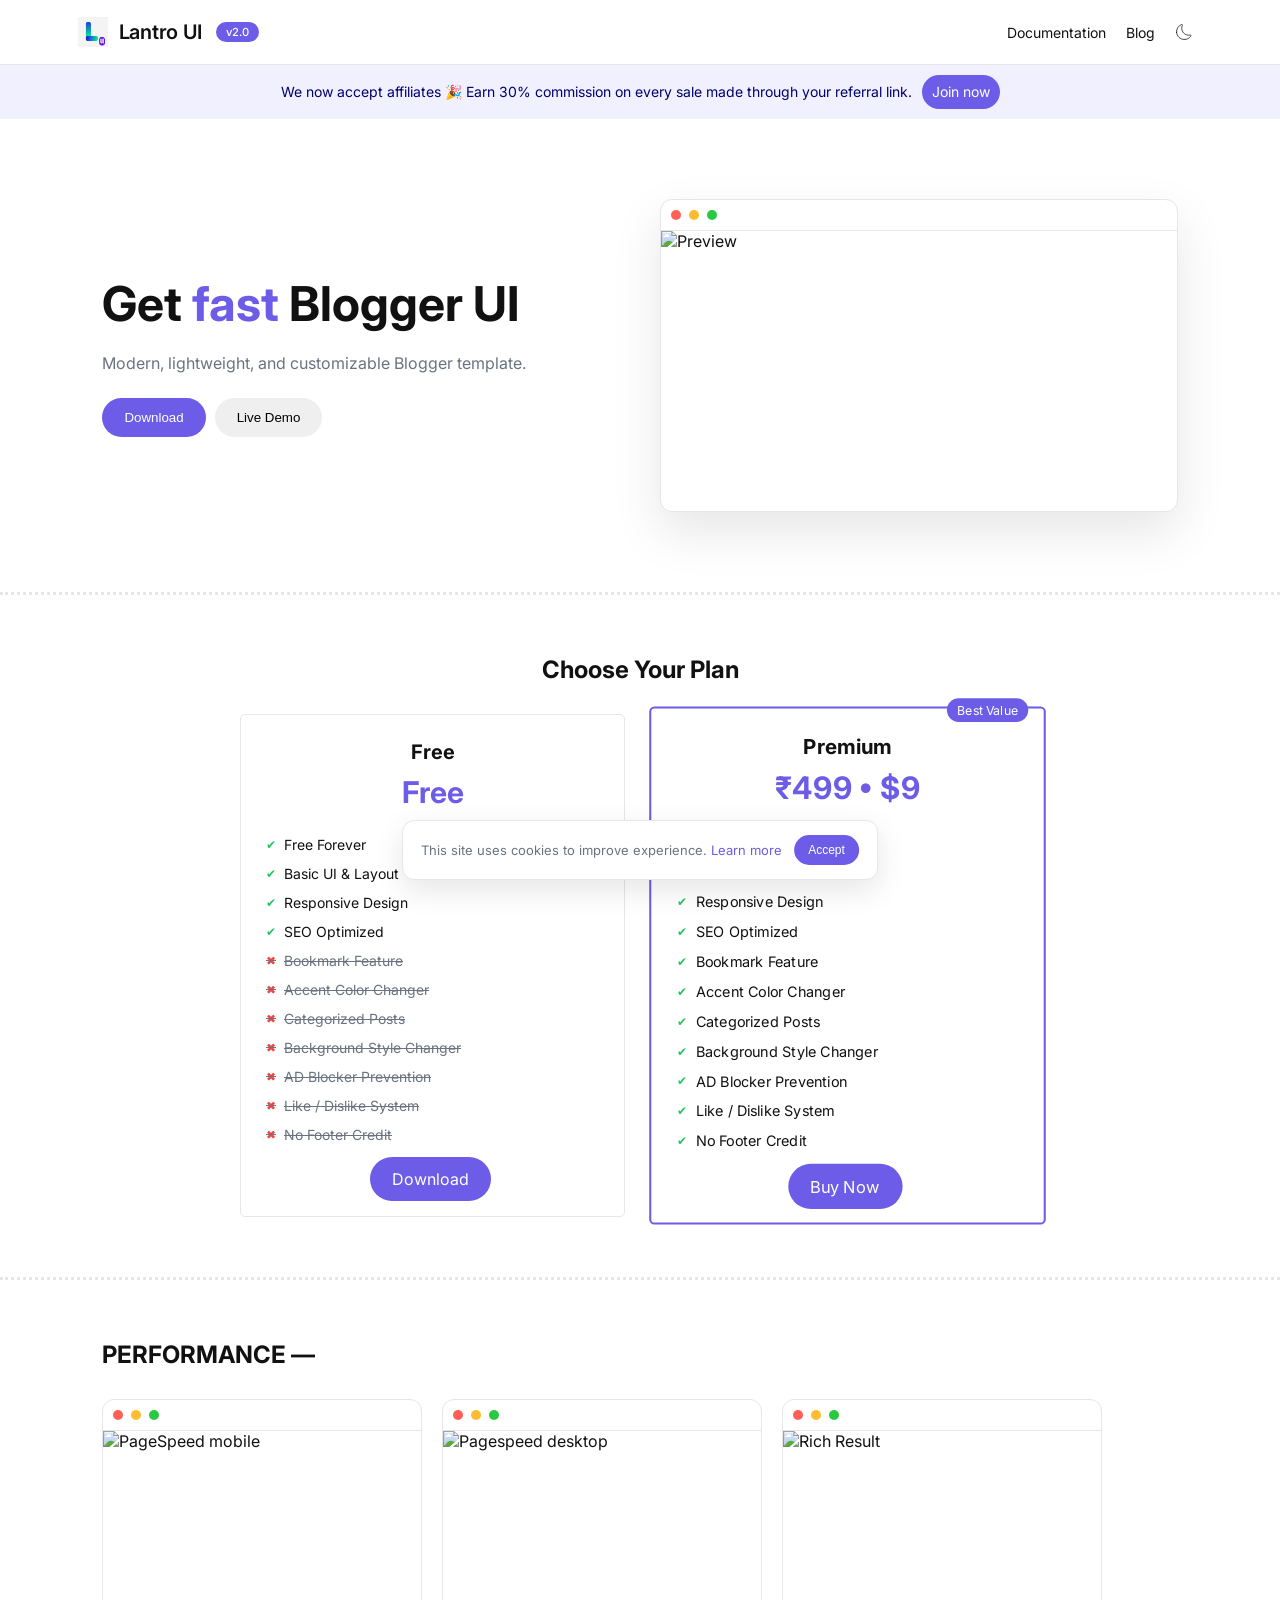
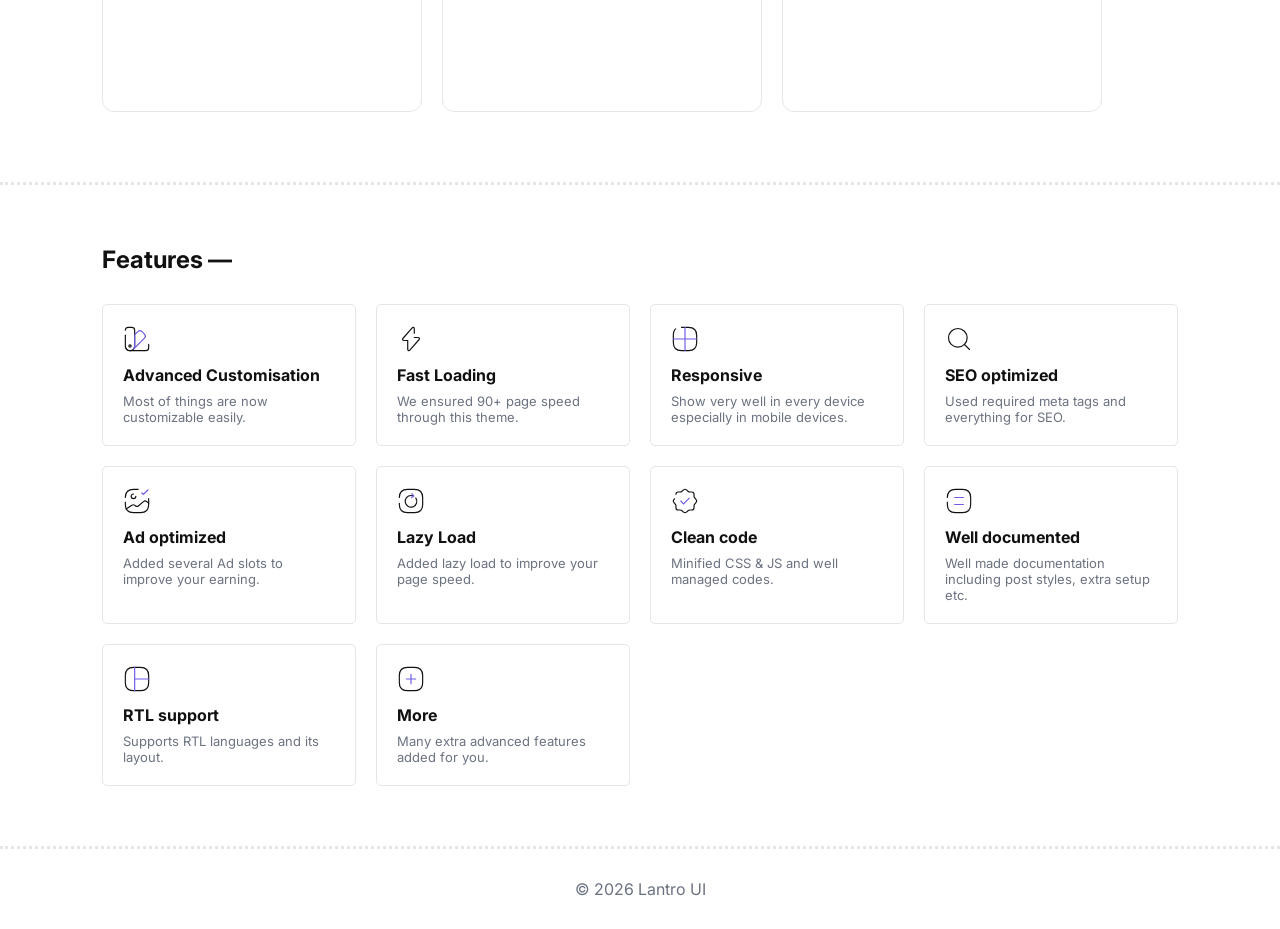
==== commit 8e007b4a: "Update index.html" ====
--- a/index.html
+++ b/index.html
@@ -403,7 +403,7 @@
 
       <h3>Premium</h3>
       <div class="price">
-  <p id="oldPrice" class="old-price js-old-price">₹499 / $8</p>
+  <p id="oldPrice" class="old-price js-old-price">₹499 / $9</p>
 <p id="premiumPrice" class="js-price">₹349 / $6</p>
 </div>
 
@@ -567,7 +567,7 @@
 
 <div class="strike">
 Regular:
-<span class="js-old-price">₹499 / US$8</span>
+<span class="js-old-price">₹499 / $9</span>
 </div>
 
 <div class="timer">
@@ -610,7 +610,7 @@
 
 <!-- OFFER JS -->
 <script>
-!function(){const e=new Date("2026-05-10T23:59:59Z").getTime(),t="₹349 • $6",n="₹499 • $8",o=document.getElementById("offerOverlay"),a=document.querySelectorAll("#offerDays,#launchDays"),r=document.querySelectorAll("#offerHours,#launchHours"),i=document.querySelectorAll("#offerMins,#launchMins"),c=document.getElementById("launchBadge"),s=document.getElementById("offerClose"),l=document.getElementById("buyBtn"),p=document.getElementById("buyPopup"),u=document.getElementById("closePopup"),d=document.querySelectorAll(".js-price"),m=document.querySelectorAll(".js-old-price"),y=document.body;function f(){let v=e-Date.now();if(v<=0)return o&&o.remove(),d.forEach(e=>e.innerHTML=n),m.forEach(e=>e.style.display="none"),c&&(c.innerHTML="Premium"),p&&p.querySelector(".countdown")&&(p.querySelector(".countdown").style.display="none"),p&&p.querySelector("small")&&(p.querySelector("small").innerHTML="Instant delivery after purchase."),void 0;d.forEach(e=>e.innerHTML=t),m.forEach(e=>(e.innerHTML=n,e.style.display="inline")),a.forEach(e=>e.textContent=Math.floor(v/864e5)),r.forEach(e=>e.textContent=Math.floor(v%864e5/36e5)),i.forEach(e=>e.textContent=Math.floor(v%36e5/6e4))}o&&Date.now()<e&&!localStorage.getItem("lantroOfferClosed")&&setTimeout(function(){o.classList.add("show")},700),f(),setInterval(f,1e3),s&&s.addEventListener("click",function(){o.classList.remove("show"),localStorage.setItem("lantroOfferClosed","1")}),o&&o.addEventListener("click",function(e){e.target===o&&(o.classList.remove("show"),localStorage.setItem("lantroOfferClosed","1"))}),l&&l.addEventListener("click",function(e){e.preventDefault(),p.classList.add("show")}),u&&u.addEventListener("click",function(){p.classList.remove("show")}),p&&p.addEventListener("click",function(e){e.target===p&&p.classList.remove("show")}),window.t=function(){y.classList.toggle("dark"),localStorage.setItem("theme",y.classList.contains("dark")?"dark":"light")},"dark"===localStorage.getItem("theme")&&y.classList.add("dark")}();
+!function(){const e=new Date("2026-05-10T23:59:59Z").getTime(),t="₹349 • $6",n="₹499 • $9",o=document.getElementById("offerOverlay"),a=document.querySelectorAll("#offerDays,#launchDays"),r=document.querySelectorAll("#offerHours,#launchHours"),i=document.querySelectorAll("#offerMins,#launchMins"),c=document.getElementById("launchBadge"),s=document.getElementById("offerClose"),l=document.getElementById("buyBtn"),p=document.getElementById("buyPopup"),u=document.getElementById("closePopup"),d=document.querySelectorAll(".js-price"),m=document.querySelectorAll(".js-old-price"),y=document.body;function f(){let v=e-Date.now();if(v<=0)return o&&o.remove(),d.forEach(e=>e.innerHTML=n),m.forEach(e=>e.style.display="none"),c&&(c.innerHTML="Premium"),p&&p.querySelector(".countdown")&&(p.querySelector(".countdown").style.display="none"),p&&p.querySelector("small")&&(p.querySelector("small").innerHTML="Instant delivery after purchase."),void 0;d.forEach(e=>e.innerHTML=t),m.forEach(e=>(e.innerHTML=n,e.style.display="inline")),a.forEach(e=>e.textContent=Math.floor(v/864e5)),r.forEach(e=>e.textContent=Math.floor(v%864e5/36e5)),i.forEach(e=>e.textContent=Math.floor(v%36e5/6e4))}o&&Date.now()<e&&!localStorage.getItem("lantroOfferClosed")&&setTimeout(function(){o.classList.add("show")},700),f(),setInterval(f,1e3),s&&s.addEventListener("click",function(){o.classList.remove("show"),localStorage.setItem("lantroOfferClosed","1")}),o&&o.addEventListener("click",function(e){e.target===o&&(o.classList.remove("show"),localStorage.setItem("lantroOfferClosed","1"))}),l&&l.addEventListener("click",function(e){e.preventDefault(),p.classList.add("show")}),u&&u.addEventListener("click",function(){p.classList.remove("show")}),p&&p.addEventListener("click",function(e){e.target===p&&p.classList.remove("show")}),window.t=function(){y.classList.toggle("dark"),localStorage.setItem("theme",y.classList.contains("dark")?"dark":"light")},"dark"===localStorage.getItem("theme")&&y.classList.add("dark")}();
 </script>
 
 </body>
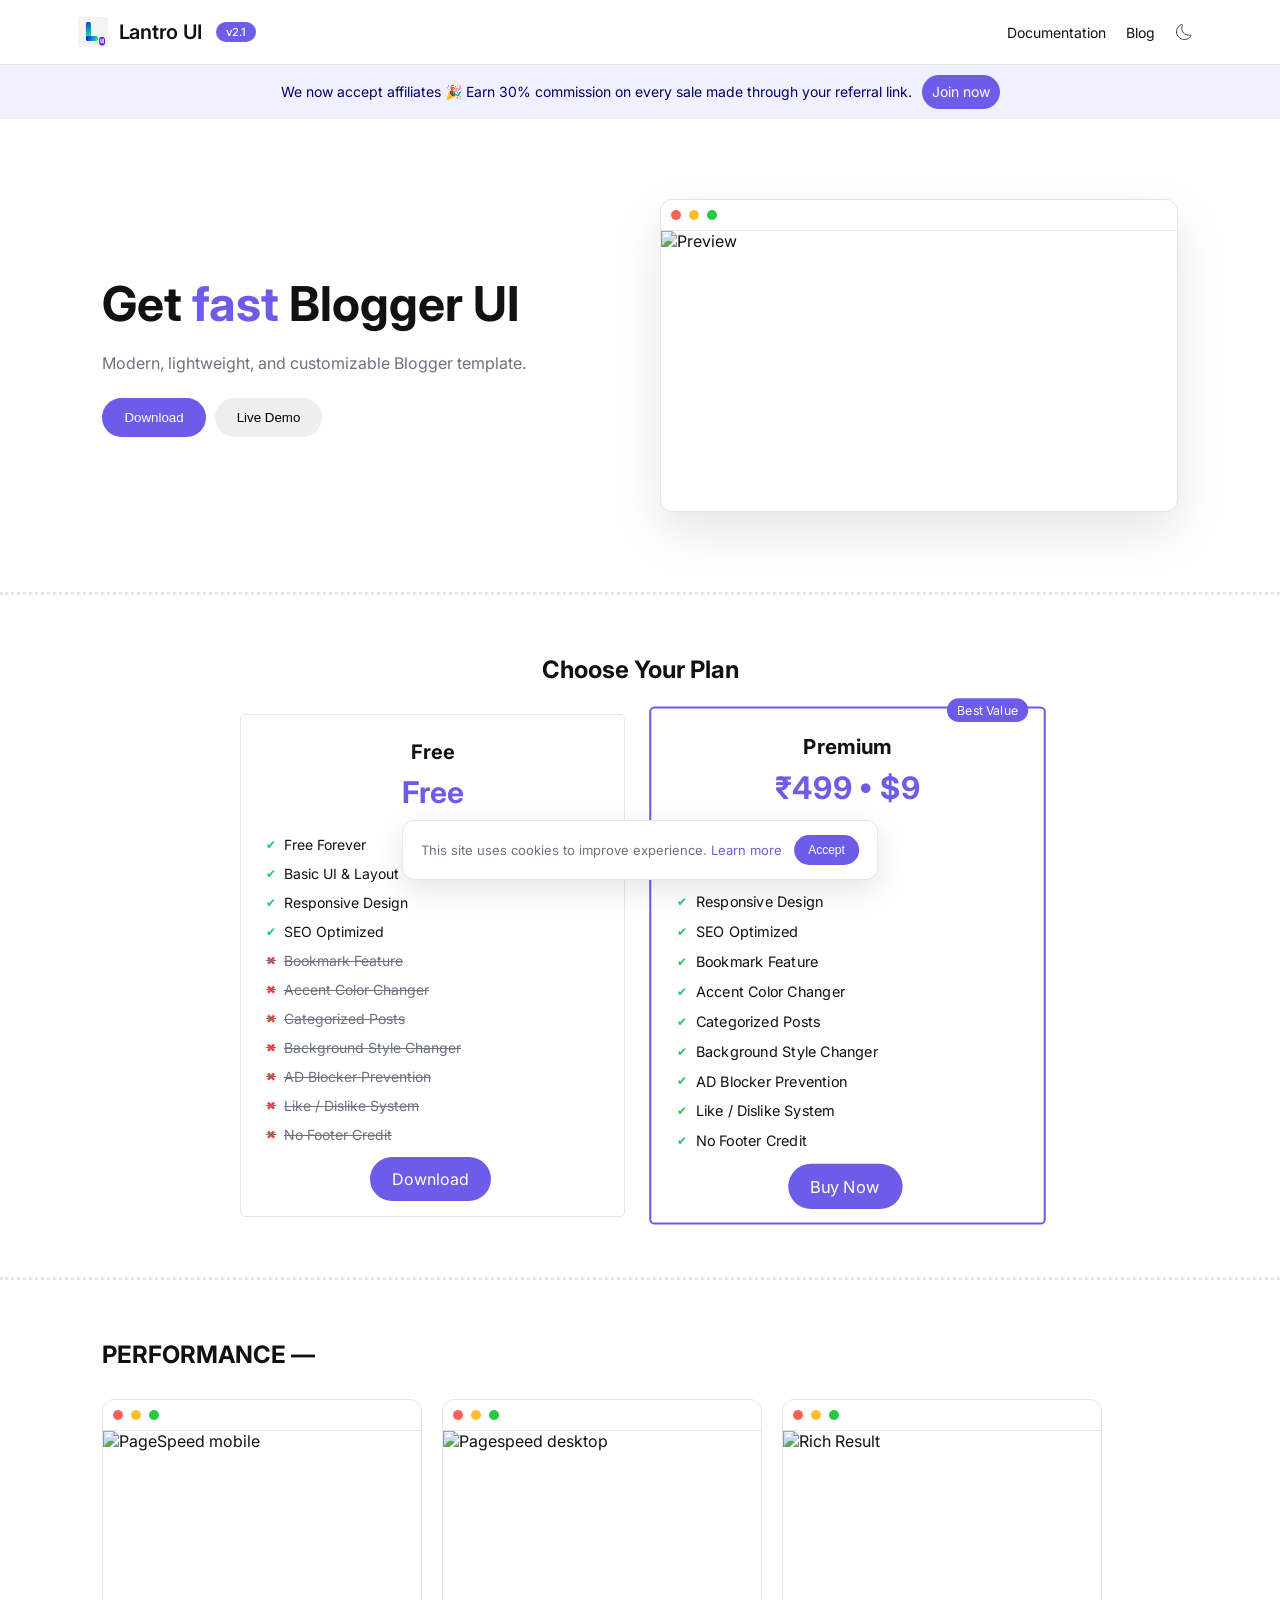
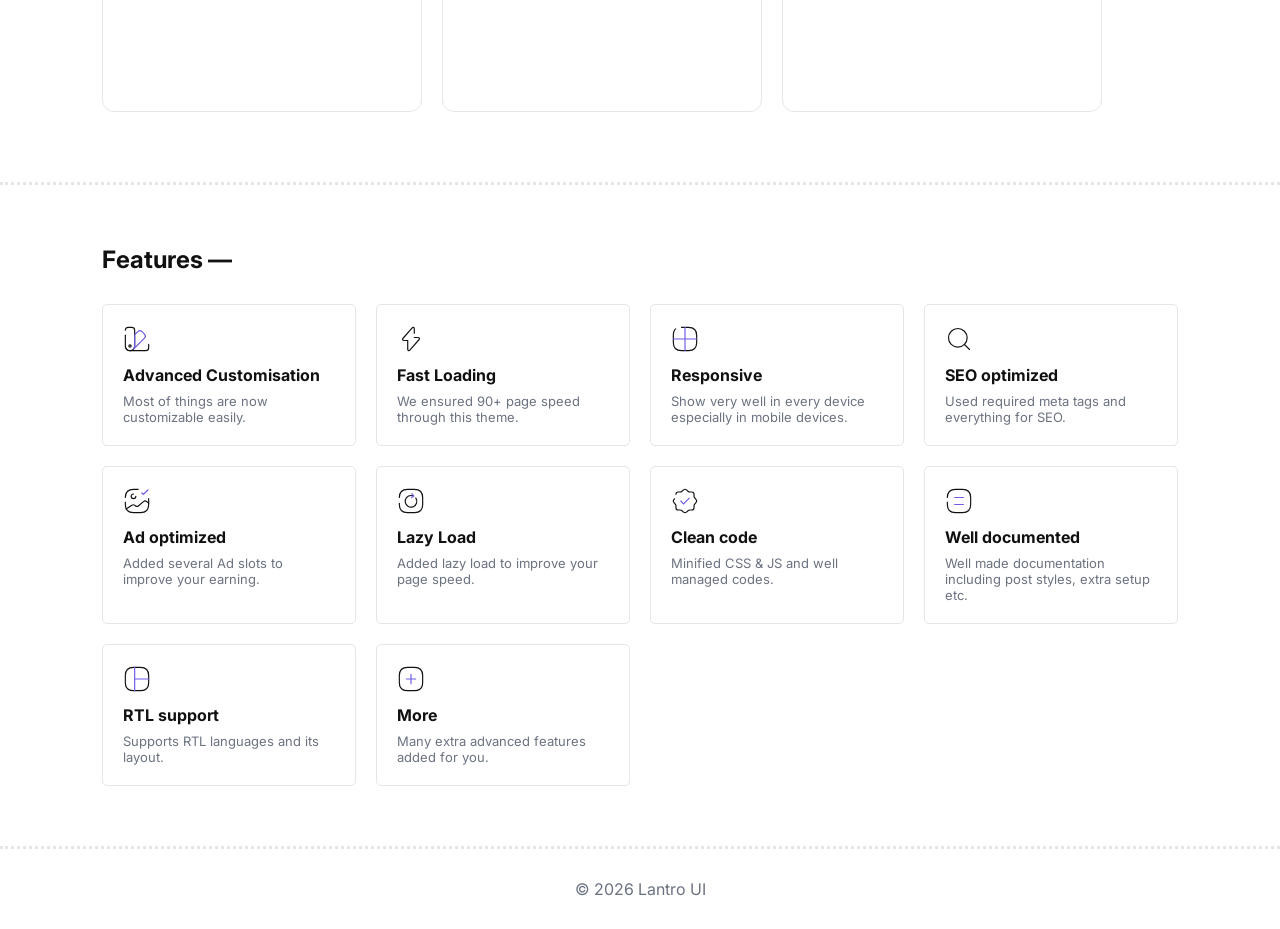
==== commit 9902ae35: "Update index.html" ====
--- a/index.html
+++ b/index.html
@@ -49,6 +49,8 @@
 <script>lazy.then(function(){var l1=document.createElement("link");l1.rel="preconnect";l1.href="https://fonts.googleapis.com";document.head.appendChild(l1);var l2=document.createElement("link");l2.rel="preconnect";l2.href="https://fonts.gstatic.com";l2.crossOrigin="anonymous";document.head.appendChild(l2);var s=document.createElement("link");s.rel="stylesheet";s.href="https://fonts.googleapis.com/css2?family=Inter:wght@400;500;600&display=swap";document.head.appendChild(s)});</script>
 <!-- WEBSITE STYLE -->
 <link href="/cookie.css" rel="stylesheet"/>
+<!-- SITE VERIFICATION -->
+<meta name="google-site-verification" content="-c4H5kERF4Cw-AaNKNf2XAAfgONP_aYkXZGVZzP61Tg" />
 <!-- COOKIE JS -->
 <script>function acceptCookie(){
 localStorage.setItem("cookie_consent","1");
@@ -276,7 +278,7 @@
   <div class="logo">
   <svg xmlns="http://www.w3.org/2000/svg" xmlns:xlink="http://www.w3.org/1999/xlink" width="32" zoomAndPan="magnify" viewBox="0 0 384 383.999986" height="32" preserveAspectRatio="xMidYMid meet" version="1.0"><defs><g/><clipPath id="03de17d8dc"><path d="M 4.984375 4.414062 L 378 4.414062 L 378 367.585938 L 4.984375 367.585938 Z M 4.984375 4.414062 " clip-rule="nonzero"/></clipPath><clipPath id="cbb47fb4a9"><path d="M 24.183594 4.414062 L 357.816406 4.414062 C 362.90625 4.414062 367.792969 6.4375 371.390625 10.039062 C 374.992188 13.636719 377.015625 18.523438 377.015625 23.613281 L 377.015625 348.386719 C 377.015625 353.476562 374.992188 358.363281 371.390625 361.960938 C 367.792969 365.5625 362.90625 367.585938 357.816406 367.585938 L 24.183594 367.585938 C 19.09375 367.585938 14.207031 365.5625 10.609375 361.960938 C 7.007812 358.363281 4.984375 353.476562 4.984375 348.386719 L 4.984375 23.613281 C 4.984375 18.523438 7.007812 13.636719 10.609375 10.039062 C 14.207031 6.4375 19.09375 4.414062 24.183594 4.414062 Z M 24.183594 4.414062 " clip-rule="nonzero"/></clipPath><clipPath id="a0d2a953fd"><path d="M 0.984375 0.414062 L 373 0.414062 L 373 363.585938 L 0.984375 363.585938 Z M 0.984375 0.414062 " clip-rule="nonzero"/></clipPath><clipPath id="f3be66933a"><path d="M 20.183594 0.414062 L 353.816406 0.414062 C 358.90625 0.414062 363.792969 2.4375 367.390625 6.039062 C 370.992188 9.636719 373.015625 14.523438 373.015625 19.613281 L 373.015625 344.386719 C 373.015625 349.476562 370.992188 354.363281 367.390625 357.960938 C 363.792969 361.5625 358.90625 363.585938 353.816406 363.585938 L 20.183594 363.585938 C 15.09375 363.585938 10.207031 361.5625 6.609375 357.960938 C 3.007812 354.363281 0.984375 349.476562 0.984375 344.386719 L 0.984375 19.613281 C 0.984375 14.523438 3.007812 9.636719 6.609375 6.039062 C 10.207031 2.4375 15.09375 0.414062 20.183594 0.414062 Z M 20.183594 0.414062 " clip-rule="nonzero"/></clipPath><clipPath id="721784dace"><rect x="0" width="374" y="0" height="364"/></clipPath><clipPath id="e03d07a9a5"><path d="M 4.984375 4.414062 L 376.746094 4.414062 L 376.746094 367.363281 L 4.984375 367.363281 Z M 4.984375 4.414062 " clip-rule="nonzero"/></clipPath><clipPath id="d4b42c267a"><path d="M 24.183594 4.414062 L 357.804688 4.414062 C 362.898438 4.414062 367.78125 6.4375 371.382812 10.039062 C 374.984375 13.636719 377.003906 18.519531 377.003906 23.613281 L 377.003906 348.375 C 377.003906 353.46875 374.984375 358.351562 371.382812 361.949219 C 367.78125 365.550781 362.898438 367.574219 357.804688 367.574219 L 24.183594 367.574219 C 19.09375 367.574219 14.210938 365.550781 10.609375 361.949219 C 7.007812 358.351562 4.984375 353.46875 4.984375 348.375 L 4.984375 23.613281 C 4.984375 18.519531 7.007812 13.636719 10.609375 10.039062 C 14.210938 6.4375 19.09375 4.414062 24.183594 4.414062 Z M 24.183594 4.414062 " clip-rule="nonzero"/></clipPath><clipPath id="aed350c88b"><path d="M 102.15625 63.199219 L 170 63.199219 L 170 297.953125 L 102.15625 297.953125 Z M 102.15625 63.199219 " clip-rule="nonzero"/></clipPath><clipPath id="74f0153b51"><path d="M 136.152344 63.40625 C 117.65625 63.40625 102.523438 78.539062 102.523438 97.03125 L 102.523438 263.703125 C 102.523438 282.199219 117.65625 297.328125 136.152344 297.328125 C 154.652344 297.328125 169.785156 282.199219 169.785156 263.703125 L 169.785156 97.03125 C 169.785156 78.539062 154.890625 63.40625 136.152344 63.40625 Z M 136.152344 63.40625 " clip-rule="nonzero"/></clipPath><linearGradient x1="41.425211" gradientTransform="matrix(1.173144, 0, 0, 1.173144, 102.261441, 63.200181)" y1="-13.852496" x2="108.224762" gradientUnits="userSpaceOnUse" y2="182.319816" id="2948c6d922"><stop stop-opacity="1" stop-color="rgb(13.68103%, 18.850708%, 90.904236%)" offset="0"/><stop stop-opacity="1" stop-color="rgb(13.613892%, 19.245911%, 90.713501%)" offset="0.00390625"/><stop stop-opacity="1" stop-color="rgb(13.546753%, 19.642639%, 90.522766%)" offset="0.0078125"/><stop stop-opacity="1" stop-color="rgb(13.479614%, 20.037842%, 90.332031%)" offset="0.0117188"/><stop stop-opacity="1" stop-color="rgb(13.414001%, 20.43457%, 90.141296%)" offset="0.015625"/><stop stop-opacity="1" stop-color="rgb(13.346863%, 20.829773%, 89.950562%)" offset="0.0195312"/><stop stop-opacity="1" stop-color="rgb(13.279724%, 21.226501%, 89.759827%)" offset="0.0234375"/><stop stop-opacity="1" stop-color="rgb(13.212585%, 21.621704%, 89.567566%)" offset="0.0273438"/><stop stop-opacity="1" stop-color="rgb(13.146973%, 22.018433%, 89.376831%)" offset="0.03125"/><stop stop-opacity="1" stop-color="rgb(13.079834%, 22.413635%, 89.186096%)" offset="0.0351563"/><stop stop-opacity="1" stop-color="rgb(13.012695%, 22.810364%, 88.995361%)" offset="0.0390625"/><stop stop-opacity="1" stop-color="rgb(12.945557%, 23.205566%, 88.804626%)" offset="0.0429687"/><stop stop-opacity="1" stop-color="rgb(12.879944%, 23.602295%, 88.613892%)" offset="0.046875"/><stop stop-opacity="1" stop-color="rgb(12.812805%, 23.997498%, 88.421631%)" offset="0.0507813"/><stop stop-opacity="1" stop-color="rgb(12.745667%, 24.394226%, 88.230896%)" offset="0.0546875"/><stop stop-opacity="1" stop-color="rgb(12.678528%, 24.789429%, 88.040161%)" offset="0.0585938"/><stop stop-opacity="1" stop-color="rgb(12.612915%, 25.186157%, 87.849426%)" offset="0.0625"/><stop stop-opacity="1" stop-color="rgb(12.545776%, 25.58136%, 87.658691%)" offset="0.0664062"/><stop stop-opacity="1" stop-color="rgb(12.478638%, 25.978088%, 87.467957%)" offset="0.0703125"/><stop stop-opacity="1" stop-color="rgb(12.411499%, 26.373291%, 87.275696%)" offset="0.0742187"/><stop stop-opacity="1" stop-color="rgb(12.345886%, 26.77002%, 87.084961%)" offset="0.078125"/><stop stop-opacity="1" stop-color="rgb(12.278748%, 27.165222%, 86.894226%)" offset="0.0820312"/><stop stop-opacity="1" stop-color="rgb(12.211609%, 27.560425%, 86.703491%)" offset="0.0859375"/><stop stop-opacity="1" stop-color="rgb(12.14447%, 27.955627%, 86.512756%)" offset="0.0898437"/><stop stop-opacity="1" stop-color="rgb(12.078857%, 28.352356%, 86.322021%)" offset="0.09375"/><stop stop-opacity="1" stop-color="rgb(12.011719%, 28.747559%, 86.129761%)" offset="0.0976563"/><stop stop-opacity="1" stop-color="rgb(11.94458%, 29.144287%, 85.939026%)" offset="0.101563"/><stop stop-opacity="1" stop-color="rgb(11.877441%, 29.53949%, 85.748291%)" offset="0.105469"/><stop stop-opacity="1" stop-color="rgb(11.811829%, 29.936218%, 85.557556%)" offset="0.109375"/><stop stop-opacity="1" stop-color="rgb(11.74469%, 30.331421%, 85.366821%)" offset="0.113281"/><stop stop-opacity="1" stop-color="rgb(11.677551%, 30.728149%, 85.176086%)" offset="0.117187"/><stop stop-opacity="1" stop-color="rgb(11.610413%, 31.123352%, 84.983826%)" offset="0.121094"/><stop stop-opacity="1" stop-color="rgb(11.5448%, 31.520081%, 84.793091%)" offset="0.125"/><stop stop-opacity="1" stop-color="rgb(11.477661%, 31.915283%, 84.602356%)" offset="0.128906"/><stop stop-opacity="1" stop-color="rgb(11.412048%, 32.312012%, 84.411621%)" offset="0.132812"/><stop stop-opacity="1" stop-color="rgb(11.34491%, 32.707214%, 84.220886%)" offset="0.136719"/><stop stop-opacity="1" stop-color="rgb(11.277771%, 33.103943%, 84.030151%)" offset="0.140625"/><stop stop-opacity="1" stop-color="rgb(11.210632%, 33.499146%, 83.837891%)" offset="0.144531"/><stop stop-opacity="1" stop-color="rgb(11.14502%, 33.895874%, 83.647156%)" offset="0.148437"/><stop stop-opacity="1" stop-color="rgb(11.077881%, 34.291077%, 83.456421%)" offset="0.152344"/><stop stop-opacity="1" stop-color="rgb(11.010742%, 34.687805%, 83.265686%)" offset="0.15625"/><stop stop-opacity="1" stop-color="rgb(10.943604%, 35.083008%, 83.074951%)" offset="0.160156"/><stop stop-opacity="1" stop-color="rgb(10.877991%, 35.479736%, 82.884216%)" offset="0.164062"/><stop stop-opacity="1" stop-color="rgb(10.810852%, 35.874939%, 82.691956%)" offset="0.167969"/><stop stop-opacity="1" stop-color="rgb(10.743713%, 36.271667%, 82.501221%)" offset="0.171875"/><stop stop-opacity="1" stop-color="rgb(10.676575%, 36.66687%, 82.310486%)" offset="0.175781"/><stop stop-opacity="1" stop-color="rgb(10.610962%, 37.063599%, 82.119751%)" offset="0.179687"/><stop stop-opacity="1" stop-color="rgb(10.543823%, 37.458801%, 81.929016%)" offset="0.183594"/><stop stop-opacity="1" stop-color="rgb(10.476685%, 37.854004%, 81.738281%)" offset="0.1875"/><stop stop-opacity="1" stop-color="rgb(10.409546%, 38.249207%, 81.546021%)" offset="0.191406"/><stop stop-opacity="1" stop-color="rgb(10.343933%, 38.645935%, 81.355286%)" offset="0.195312"/><stop stop-opacity="1" stop-color="rgb(10.276794%, 39.041138%, 81.164551%)" offset="0.199219"/><stop stop-opacity="1" stop-color="rgb(10.209656%, 39.437866%, 80.973816%)" offset="0.203125"/><stop stop-opacity="1" stop-color="rgb(10.142517%, 39.833069%, 80.783081%)" offset="0.207031"/><stop stop-opacity="1" stop-color="rgb(10.076904%, 40.229797%, 80.592346%)" offset="0.210938"/><stop stop-opacity="1" stop-color="rgb(10.009766%, 40.625%, 80.400085%)" offset="0.214844"/><stop stop-opacity="1" stop-color="rgb(9.942627%, 41.021729%, 80.209351%)" offset="0.21875"/><stop stop-opacity="1" stop-color="rgb(9.875488%, 41.416931%, 80.018616%)" offset="0.222656"/><stop stop-opacity="1" stop-color="rgb(9.809875%, 41.81366%, 79.827881%)" offset="0.226562"/><stop stop-opacity="1" stop-color="rgb(9.742737%, 42.208862%, 79.637146%)" offset="0.230469"/><stop stop-opacity="1" stop-color="rgb(9.675598%, 42.605591%, 79.446411%)" offset="0.234375"/><stop stop-opacity="1" stop-color="rgb(9.608459%, 43.000793%, 79.25415%)" offset="0.238281"/><stop stop-opacity="1" stop-color="rgb(9.542847%, 43.397522%, 79.063416%)" offset="0.242187"/><stop stop-opacity="1" stop-color="rgb(9.475708%, 43.792725%, 78.872681%)" offset="0.246094"/><stop stop-opacity="1" stop-color="rgb(9.408569%, 44.189453%, 78.681946%)" offset="0.25"/><stop stop-opacity="1" stop-color="rgb(9.341431%, 44.584656%, 78.491211%)" offset="0.253906"/><stop stop-opacity="1" stop-color="rgb(9.275818%, 44.981384%, 78.300476%)" offset="0.257812"/><stop stop-opacity="1" stop-color="rgb(9.208679%, 45.376587%, 78.108215%)" offset="0.261719"/><stop stop-opacity="1" stop-color="rgb(9.141541%, 45.773315%, 77.91748%)" offset="0.265625"/><stop stop-opacity="1" stop-color="rgb(9.074402%, 46.168518%, 77.726746%)" offset="0.269531"/><stop stop-opacity="1" stop-color="rgb(9.008789%, 46.565247%, 77.536011%)" offset="0.273437"/><stop stop-opacity="1" stop-color="rgb(8.94165%, 46.960449%, 77.345276%)" offset="0.277344"/><stop stop-opacity="1" stop-color="rgb(8.874512%, 47.355652%, 77.154541%)" offset="0.28125"/><stop stop-opacity="1" stop-color="rgb(8.807373%, 47.750854%, 76.96228%)" offset="0.285156"/><stop stop-opacity="1" stop-color="rgb(8.74176%, 48.147583%, 76.771545%)" offset="0.289062"/><stop stop-opacity="1" stop-color="rgb(8.674622%, 48.542786%, 76.580811%)" offset="0.292969"/><stop stop-opacity="1" stop-color="rgb(8.607483%, 48.939514%, 76.390076%)" offset="0.296875"/><stop stop-opacity="1" stop-color="rgb(8.540344%, 49.334717%, 76.199341%)" offset="0.300781"/><stop stop-opacity="1" stop-color="rgb(8.474731%, 49.731445%, 76.008606%)" offset="0.304688"/><stop stop-opacity="1" stop-color="rgb(8.407593%, 50.126648%, 75.816345%)" offset="0.308594"/><stop stop-opacity="1" stop-color="rgb(8.340454%, 50.523376%, 75.62561%)" offset="0.3125"/><stop stop-opacity="1" stop-color="rgb(8.273315%, 50.918579%, 75.434875%)" offset="0.316406"/><stop stop-opacity="1" stop-color="rgb(8.207703%, 51.315308%, 75.244141%)" offset="0.320313"/><stop stop-opacity="1" stop-color="rgb(8.140564%, 51.71051%, 75.053406%)" offset="0.324219"/><stop stop-opacity="1" stop-color="rgb(8.073425%, 52.107239%, 74.862671%)" offset="0.328125"/><stop stop-opacity="1" stop-color="rgb(8.006287%, 52.502441%, 74.67041%)" offset="0.332031"/><stop stop-opacity="1" stop-color="rgb(7.940674%, 52.89917%, 74.479675%)" offset="0.335938"/><stop stop-opacity="1" stop-color="rgb(7.873535%, 53.294373%, 74.28894%)" offset="0.339844"/><stop stop-opacity="1" stop-color="rgb(7.806396%, 53.691101%, 74.098206%)" offset="0.34375"/><stop stop-opacity="1" stop-color="rgb(7.739258%, 54.086304%, 73.907471%)" offset="0.347656"/><stop stop-opacity="1" stop-color="rgb(7.673645%, 54.483032%, 73.716736%)" offset="0.351562"/><stop stop-opacity="1" stop-color="rgb(7.606506%, 54.878235%, 73.524475%)" offset="0.355469"/><stop stop-opacity="1" stop-color="rgb(7.539368%, 55.274963%, 73.33374%)" offset="0.359375"/><stop stop-opacity="1" stop-color="rgb(7.472229%, 55.670166%, 73.143005%)" offset="0.363281"/><stop stop-opacity="1" stop-color="rgb(7.406616%, 56.066895%, 72.952271%)" offset="0.367187"/><stop stop-opacity="1" stop-color="rgb(7.339478%, 56.462097%, 72.761536%)" offset="0.371094"/><stop stop-opacity="1" stop-color="rgb(7.272339%, 56.8573%, 72.570801%)" offset="0.375"/><stop stop-opacity="1" stop-color="rgb(7.2052%, 57.252502%, 72.380066%)" offset="0.378906"/><stop stop-opacity="1" stop-color="rgb(7.139587%, 57.649231%, 72.189331%)" offset="0.382812"/><stop stop-opacity="1" stop-color="rgb(7.072449%, 58.044434%, 71.99707%)" offset="0.386719"/><stop stop-opacity="1" stop-color="rgb(7.00531%, 58.441162%, 71.806335%)" offset="0.390625"/><stop stop-opacity="1" stop-color="rgb(6.938171%, 58.836365%, 71.615601%)" offset="0.394531"/><stop stop-opacity="1" stop-color="rgb(6.872559%, 59.233093%, 71.424866%)" offset="0.398437"/><stop stop-opacity="1" stop-color="rgb(6.80542%, 59.628296%, 71.234131%)" offset="0.402344"/><stop stop-opacity="1" stop-color="rgb(6.738281%, 60.025024%, 71.043396%)" offset="0.40625"/><stop stop-opacity="1" stop-color="rgb(6.671143%, 60.420227%, 70.851135%)" offset="0.410156"/><stop stop-opacity="1" stop-color="rgb(6.60553%, 60.816956%, 70.6604%)" offset="0.414062"/><stop stop-opacity="1" stop-color="rgb(6.538391%, 61.212158%, 70.469666%)" offset="0.417969"/><stop stop-opacity="1" stop-color="rgb(6.471252%, 61.608887%, 70.278931%)" offset="0.421875"/><stop stop-opacity="1" stop-color="rgb(6.404114%, 62.004089%, 70.088196%)" offset="0.425781"/><stop stop-opacity="1" stop-color="rgb(6.338501%, 62.400818%, 69.897461%)" offset="0.429687"/><stop stop-opacity="1" stop-color="rgb(6.271362%, 62.796021%, 69.7052%)" offset="0.433594"/><stop stop-opacity="1" stop-color="rgb(6.204224%, 63.192749%, 69.514465%)" offset="0.4375"/><stop stop-opacity="1" stop-color="rgb(6.137085%, 63.587952%, 69.32373%)" offset="0.441406"/><stop stop-opacity="1" stop-color="rgb(6.071472%, 63.98468%, 69.132996%)" offset="0.445312"/><stop stop-opacity="1" stop-color="rgb(6.004333%, 64.379883%, 68.942261%)" offset="0.449219"/><stop stop-opacity="1" stop-color="rgb(5.937195%, 64.776611%, 68.751526%)" offset="0.453125"/><stop stop-opacity="1" stop-color="rgb(5.870056%, 65.171814%, 68.559265%)" offset="0.457031"/><stop stop-opacity="1" stop-color="rgb(5.804443%, 65.568542%, 68.36853%)" offset="0.460938"/><stop stop-opacity="1" stop-color="rgb(5.737305%, 65.963745%, 68.177795%)" offset="0.464844"/><stop stop-opacity="1" stop-color="rgb(5.670166%, 66.358948%, 67.987061%)" offset="0.46875"/><stop stop-opacity="1" stop-color="rgb(5.603027%, 66.75415%, 67.796326%)" offset="0.472656"/><stop stop-opacity="1" stop-color="rgb(5.537415%, 67.150879%, 67.605591%)" offset="0.476562"/><stop stop-opacity="1" stop-color="rgb(5.470276%, 67.546082%, 67.41333%)" offset="0.480469"/><stop stop-opacity="1" stop-color="rgb(5.403137%, 67.94281%, 67.222595%)" offset="0.484375"/><stop stop-opacity="1" stop-color="rgb(5.335999%, 68.338013%, 67.03186%)" offset="0.488281"/><stop stop-opacity="1" stop-color="rgb(5.270386%, 68.734741%, 66.841125%)" offset="0.492187"/><stop stop-opacity="1" stop-color="rgb(5.203247%, 69.129944%, 66.650391%)" offset="0.496094"/><stop stop-opacity="1" stop-color="rgb(5.137634%, 69.526672%, 66.459656%)" offset="0.5"/><stop stop-opacity="1" stop-color="rgb(5.070496%, 69.921875%, 66.267395%)" offset="0.503906"/><stop stop-opacity="1" stop-color="rgb(5.003357%, 70.318604%, 66.07666%)" offset="0.507812"/><stop stop-opacity="1" stop-color="rgb(4.936218%, 70.713806%, 65.885925%)" offset="0.511719"/><stop stop-opacity="1" stop-color="rgb(4.870605%, 71.110535%, 65.69519%)" offset="0.515625"/><stop stop-opacity="1" stop-color="rgb(4.803467%, 71.505737%, 65.504456%)" offset="0.519531"/><stop stop-opacity="1" stop-color="rgb(4.736328%, 71.902466%, 65.313721%)" offset="0.523437"/><stop stop-opacity="1" stop-color="rgb(4.669189%, 72.297668%, 65.12146%)" offset="0.527344"/><stop stop-opacity="1" stop-color="rgb(4.603577%, 72.694397%, 64.930725%)" offset="0.53125"/><stop stop-opacity="1" stop-color="rgb(4.536438%, 73.0896%, 64.73999%)" offset="0.535156"/><stop stop-opacity="1" stop-color="rgb(4.469299%, 73.486328%, 64.549255%)" offset="0.539062"/><stop stop-opacity="1" stop-color="rgb(4.402161%, 73.881531%, 64.358521%)" offset="0.542969"/><stop stop-opacity="1" stop-color="rgb(4.336548%, 74.278259%, 64.167786%)" offset="0.546875"/><stop stop-opacity="1" stop-color="rgb(4.269409%, 74.673462%, 63.975525%)" offset="0.550781"/><stop stop-opacity="1" stop-color="rgb(4.202271%, 75.07019%, 63.78479%)" offset="0.554687"/><stop stop-opacity="1" stop-color="rgb(4.135132%, 75.465393%, 63.594055%)" offset="0.558594"/><stop stop-opacity="1" stop-color="rgb(4.069519%, 75.860596%, 63.40332%)" offset="0.5625"/><stop stop-opacity="1" stop-color="rgb(4.00238%, 76.255798%, 63.212585%)" offset="0.566406"/><stop stop-opacity="1" stop-color="rgb(3.935242%, 76.652527%, 63.021851%)" offset="0.570312"/><stop stop-opacity="1" stop-color="rgb(3.868103%, 77.047729%, 62.82959%)" offset="0.574219"/><stop stop-opacity="1" stop-color="rgb(3.80249%, 77.444458%, 62.638855%)" offset="0.578125"/><stop stop-opacity="1" stop-color="rgb(3.735352%, 77.839661%, 62.44812%)" offset="0.582031"/><stop stop-opacity="1" stop-color="rgb(3.668213%, 78.236389%, 62.257385%)" offset="0.585937"/><stop stop-opacity="1" stop-color="rgb(3.601074%, 78.631592%, 62.06665%)" offset="0.589844"/><stop stop-opacity="1" stop-color="rgb(3.535461%, 79.02832%, 61.875916%)" offset="0.59375"/><stop stop-opacity="1" stop-color="rgb(3.468323%, 79.423523%, 61.683655%)" offset="0.597656"/><stop stop-opacity="1" stop-color="rgb(3.401184%, 79.820251%, 61.49292%)" offset="0.601562"/><stop stop-opacity="1" stop-color="rgb(3.334045%, 80.215454%, 61.302185%)" offset="0.605469"/><stop stop-opacity="1" stop-color="rgb(3.268433%, 80.612183%, 61.11145%)" offset="0.609375"/><stop stop-opacity="1" stop-color="rgb(3.201294%, 81.007385%, 60.920715%)" offset="0.613281"/><stop stop-opacity="1" stop-color="rgb(3.134155%, 81.404114%, 60.72998%)" offset="0.617187"/><stop stop-opacity="1" stop-color="rgb(3.067017%, 81.799316%, 60.53772%)" offset="0.621094"/><stop stop-opacity="1" stop-color="rgb(3.001404%, 82.196045%, 60.346985%)" offset="0.625"/><stop stop-opacity="1" stop-color="rgb(2.934265%, 82.591248%, 60.15625%)" offset="0.628906"/><stop stop-opacity="1" stop-color="rgb(2.867126%, 82.987976%, 59.965515%)" offset="0.632812"/><stop stop-opacity="1" stop-color="rgb(2.799988%, 83.383179%, 59.77478%)" offset="0.636719"/><stop stop-opacity="1" stop-color="rgb(2.734375%, 83.779907%, 59.584045%)" offset="0.640625"/><stop stop-opacity="1" stop-color="rgb(2.667236%, 84.17511%, 59.391785%)" offset="0.644531"/><stop stop-opacity="1" stop-color="rgb(2.600098%, 84.571838%, 59.20105%)" offset="0.648437"/><stop stop-opacity="1" stop-color="rgb(2.532959%, 84.967041%, 59.010315%)" offset="0.652344"/><stop stop-opacity="1" stop-color="rgb(2.467346%, 85.36377%, 58.81958%)" offset="0.65625"/><stop stop-opacity="1" stop-color="rgb(2.400208%, 85.758972%, 58.628845%)" offset="0.660156"/><stop stop-opacity="1" stop-color="rgb(2.333069%, 86.154175%, 58.43811%)" offset="0.664062"/><stop stop-opacity="1" stop-color="rgb(2.26593%, 86.549377%, 58.24585%)" offset="0.667969"/><stop stop-opacity="1" stop-color="rgb(2.200317%, 86.946106%, 58.055115%)" offset="0.671875"/><stop stop-opacity="1" stop-color="rgb(2.133179%, 87.341309%, 57.86438%)" offset="0.675781"/><stop stop-opacity="1" stop-color="rgb(2.06604%, 87.738037%, 57.673645%)" offset="0.679687"/><stop stop-opacity="1" stop-color="rgb(1.998901%, 88.13324%, 57.48291%)" offset="0.683594"/><stop stop-opacity="1" stop-color="rgb(1.933289%, 88.529968%, 57.292175%)" offset="0.6875"/><stop stop-opacity="1" stop-color="rgb(1.86615%, 88.925171%, 57.099915%)" offset="0.691406"/><stop stop-opacity="1" stop-color="rgb(1.799011%, 89.321899%, 56.90918%)" offset="0.695312"/><stop stop-opacity="1" stop-color="rgb(1.731873%, 89.717102%, 56.718445%)" offset="0.699219"/><stop stop-opacity="1" stop-color="rgb(1.66626%, 90.113831%, 56.52771%)" offset="0.703125"/><stop stop-opacity="1" stop-color="rgb(1.599121%, 90.509033%, 56.336975%)" offset="0.707031"/><stop stop-opacity="1" stop-color="rgb(1.531982%, 90.905762%, 56.14624%)" offset="0.710937"/><stop stop-opacity="1" stop-color="rgb(1.464844%, 91.300964%, 55.953979%)" offset="0.714844"/><stop stop-opacity="1" stop-color="rgb(1.399231%, 91.697693%, 55.763245%)" offset="0.71875"/><stop stop-opacity="1" stop-color="rgb(1.332092%, 92.092896%, 55.57251%)" offset="0.722656"/><stop stop-opacity="1" stop-color="rgb(1.264954%, 92.489624%, 55.381775%)" offset="0.726562"/><stop stop-opacity="1" stop-color="rgb(1.197815%, 92.884827%, 55.19104%)" offset="0.730469"/><stop stop-opacity="1" stop-color="rgb(1.132202%, 93.281555%, 55.000305%)" offset="0.734375"/><stop stop-opacity="1" stop-color="rgb(1.065063%, 93.676758%, 54.80957%)" offset="0.738281"/><stop stop-opacity="1" stop-color="rgb(0.997925%, 94.073486%, 54.618835%)" offset="0.742187"/><stop stop-opacity="1" stop-color="rgb(0.930786%, 94.468689%, 54.426575%)" offset="0.746094"/><stop stop-opacity="1" stop-color="rgb(0.865173%, 94.865417%, 54.23584%)" offset="0.75"/><stop stop-opacity="1" stop-color="rgb(0.798035%, 95.26062%, 54.045105%)" offset="0.753906"/><stop stop-opacity="1" stop-color="rgb(0.730896%, 95.655823%, 53.85437%)" offset="0.757812"/><stop stop-opacity="1" stop-color="rgb(0.663757%, 96.051025%, 53.663635%)" offset="0.761719"/><stop stop-opacity="1" stop-color="rgb(0.598145%, 96.447754%, 53.4729%)" offset="0.765625"/><stop stop-opacity="1" stop-color="rgb(0.531006%, 96.842957%, 53.28064%)" offset="0.769531"/><stop stop-opacity="1" stop-color="rgb(0.463867%, 97.239685%, 53.089905%)" offset="0.773438"/><stop stop-opacity="1" stop-color="rgb(0.396729%, 97.634888%, 52.89917%)" offset="0.777344"/><stop stop-opacity="1" stop-color="rgb(0.331116%, 98.031616%, 52.708435%)" offset="0.78125"/><stop stop-opacity="1" stop-color="rgb(0.263977%, 98.426819%, 52.5177%)" offset="0.785156"/><stop stop-opacity="1" stop-color="rgb(0.196838%, 98.823547%, 52.326965%)" offset="0.789062"/><stop stop-opacity="1" stop-color="rgb(0.1297%, 99.21875%, 52.134705%)" offset="0.792969"/><stop stop-opacity="1" stop-color="rgb(0.0640869%, 99.615479%, 51.94397%)" offset="0.796875"/><stop stop-opacity="1" stop-color="rgb(0.0320435%, 99.807739%, 51.850891%)" offset="0.8125"/><stop stop-opacity="1" stop-color="rgb(0%, 100%, 51.759338%)" offset="0.875"/><stop stop-opacity="1" stop-color="rgb(0%, 100%, 51.759338%)" offset="0.910822"/><stop stop-opacity="1" stop-color="rgb(0%, 100%, 51.759338%)" offset="1"/></linearGradient><clipPath id="bb2a55bb9c"><path d="M 102.15625 230 L 254 230 L 254 297.953125 L 102.15625 297.953125 Z M 102.15625 230 " clip-rule="nonzero"/></clipPath><clipPath id="94d374232d"><path d="M 219.988281 297.570312 L 136.152344 297.570312 C 117.65625 297.570312 102.523438 282.4375 102.523438 263.945312 C 102.523438 245.453125 117.65625 230.324219 136.152344 230.324219 L 219.988281 230.324219 C 238.484375 230.324219 253.621094 245.453125 253.621094 263.945312 C 253.621094 282.4375 238.726562 297.570312 219.988281 297.570312 Z M 219.988281 297.570312 " clip-rule="nonzero"/></clipPath><linearGradient x1="-3.20334" gradientTransform="matrix(1.173144, 0, 0, 1.173144, 102.261441, 63.200181)" y1="162.613375" x2="131.445466" gradientUnits="userSpaceOnUse" y2="185.506273" id="c2abf4314b"><stop stop-opacity="1" stop-color="rgb(16.859436%, 0%, 100%)" offset="0"/><stop stop-opacity="1" stop-color="rgb(16.859436%, 0%, 100%)" offset="0.015625"/><stop stop-opacity="1" stop-color="rgb(16.859436%, 0%, 100%)" offset="0.0234375"/><stop stop-opacity="1" stop-color="rgb(16.792297%, 0.395203%, 99.807739%)" offset="0.0273438"/><stop stop-opacity="1" stop-color="rgb(16.725159%, 0.791931%, 99.617004%)" offset="0.03125"/><stop stop-opacity="1" stop-color="rgb(16.654968%, 1.20697%, 99.415588%)" offset="0.0351562"/><stop stop-opacity="1" stop-color="rgb(16.584778%, 1.623535%, 99.215698%)" offset="0.0390625"/><stop stop-opacity="1" stop-color="rgb(16.514587%, 2.038574%, 99.014282%)" offset="0.0429688"/><stop stop-opacity="1" stop-color="rgb(16.445923%, 2.453613%, 98.814392%)" offset="0.046875"/><stop stop-opacity="1" stop-color="rgb(16.375732%, 2.868652%, 98.614502%)" offset="0.0507812"/><stop stop-opacity="1" stop-color="rgb(16.305542%, 3.285217%, 98.414612%)" offset="0.0546875"/><stop stop-opacity="1" stop-color="rgb(16.235352%, 3.700256%, 98.213196%)" offset="0.0585938"/><stop stop-opacity="1" stop-color="rgb(16.165161%, 4.115295%, 98.013306%)" offset="0.0625"/><stop stop-opacity="1" stop-color="rgb(16.094971%, 4.530334%, 97.81189%)" offset="0.0664062"/><stop stop-opacity="1" stop-color="rgb(16.02478%, 4.946899%, 97.612%)" offset="0.0703125"/><stop stop-opacity="1" stop-color="rgb(15.95459%, 5.361938%, 97.412109%)" offset="0.0742188"/><stop stop-opacity="1" stop-color="rgb(15.884399%, 5.776978%, 97.212219%)" offset="0.078125"/><stop stop-opacity="1" stop-color="rgb(15.814209%, 6.192017%, 97.010803%)" offset="0.0820312"/><stop stop-opacity="1" stop-color="rgb(15.745544%, 6.608582%, 96.810913%)" offset="0.0859375"/><stop stop-opacity="1" stop-color="rgb(15.675354%, 7.023621%, 96.609497%)" offset="0.0898437"/><stop stop-opacity="1" stop-color="rgb(15.605164%, 7.43866%, 96.409607%)" offset="0.09375"/><stop stop-opacity="1" stop-color="rgb(15.534973%, 7.853699%, 96.209717%)" offset="0.0976562"/><stop stop-opacity="1" stop-color="rgb(15.464783%, 8.270264%, 96.009827%)" offset="0.101562"/><stop stop-opacity="1" stop-color="rgb(15.394592%, 8.685303%, 95.808411%)" offset="0.105469"/><stop stop-opacity="1" stop-color="rgb(15.324402%, 9.100342%, 95.608521%)" offset="0.109375"/><stop stop-opacity="1" stop-color="rgb(15.254211%, 9.515381%, 95.407104%)" offset="0.113281"/><stop stop-opacity="1" stop-color="rgb(15.184021%, 9.931946%, 95.207214%)" offset="0.117188"/><stop stop-opacity="1" stop-color="rgb(15.113831%, 10.346985%, 95.007324%)" offset="0.121094"/><stop stop-opacity="1" stop-color="rgb(15.045166%, 10.762024%, 94.807434%)" offset="0.125"/><stop stop-opacity="1" stop-color="rgb(14.974976%, 11.177063%, 94.606018%)" offset="0.128906"/><stop stop-opacity="1" stop-color="rgb(14.904785%, 11.593628%, 94.406128%)" offset="0.132812"/><stop stop-opacity="1" stop-color="rgb(14.834595%, 12.008667%, 94.204712%)" offset="0.136719"/><stop stop-opacity="1" stop-color="rgb(14.764404%, 12.423706%, 94.004822%)" offset="0.140625"/><stop stop-opacity="1" stop-color="rgb(14.694214%, 12.838745%, 93.804932%)" offset="0.144531"/><stop stop-opacity="1" stop-color="rgb(14.624023%, 13.25531%, 93.605042%)" offset="0.148437"/><stop stop-opacity="1" stop-color="rgb(14.553833%, 13.670349%, 93.403625%)" offset="0.152344"/><stop stop-opacity="1" stop-color="rgb(14.483643%, 14.085388%, 93.203735%)" offset="0.15625"/><stop stop-opacity="1" stop-color="rgb(14.413452%, 14.500427%, 93.002319%)" offset="0.160156"/><stop stop-opacity="1" stop-color="rgb(14.344788%, 14.916992%, 92.802429%)" offset="0.164062"/><stop stop-opacity="1" stop-color="rgb(14.274597%, 15.332031%, 92.602539%)" offset="0.167969"/><stop stop-opacity="1" stop-color="rgb(14.204407%, 15.74707%, 92.402649%)" offset="0.171875"/><stop stop-opacity="1" stop-color="rgb(14.134216%, 16.162109%, 92.201233%)" offset="0.175781"/><stop stop-opacity="1" stop-color="rgb(14.064026%, 16.578674%, 92.001343%)" offset="0.179687"/><stop stop-opacity="1" stop-color="rgb(13.993835%, 16.993713%, 91.799927%)" offset="0.183594"/><stop stop-opacity="1" stop-color="rgb(13.923645%, 17.408752%, 91.600037%)" offset="0.1875"/><stop stop-opacity="1" stop-color="rgb(13.853455%, 17.823792%, 91.400146%)" offset="0.191406"/><stop stop-opacity="1" stop-color="rgb(13.783264%, 18.240356%, 91.200256%)" offset="0.195312"/><stop stop-opacity="1" stop-color="rgb(13.713074%, 18.655396%, 90.99884%)" offset="0.199219"/><stop stop-opacity="1" stop-color="rgb(13.644409%, 19.070435%, 90.79895%)" offset="0.203125"/><stop stop-opacity="1" stop-color="rgb(13.574219%, 19.485474%, 90.59906%)" offset="0.207031"/><stop stop-opacity="1" stop-color="rgb(13.504028%, 19.902039%, 90.39917%)" offset="0.210938"/><stop stop-opacity="1" stop-color="rgb(13.433838%, 20.317078%, 90.197754%)" offset="0.214844"/><stop stop-opacity="1" stop-color="rgb(13.363647%, 20.732117%, 89.997864%)" offset="0.21875"/><stop stop-opacity="1" stop-color="rgb(13.293457%, 21.147156%, 89.796448%)" offset="0.222656"/><stop stop-opacity="1" stop-color="rgb(13.223267%, 21.563721%, 89.596558%)" offset="0.226562"/><stop stop-opacity="1" stop-color="rgb(13.153076%, 21.97876%, 89.396667%)" offset="0.230469"/><stop stop-opacity="1" stop-color="rgb(13.082886%, 22.393799%, 89.196777%)" offset="0.234375"/><stop stop-opacity="1" stop-color="rgb(13.012695%, 22.808838%, 88.995361%)" offset="0.238281"/><stop stop-opacity="1" stop-color="rgb(12.944031%, 23.225403%, 88.795471%)" offset="0.242188"/><stop stop-opacity="1" stop-color="rgb(12.87384%, 23.640442%, 88.594055%)" offset="0.246094"/><stop stop-opacity="1" stop-color="rgb(12.80365%, 24.055481%, 88.394165%)" offset="0.25"/><stop stop-opacity="1" stop-color="rgb(12.733459%, 24.47052%, 88.194275%)" offset="0.253906"/><stop stop-opacity="1" stop-color="rgb(12.663269%, 24.887085%, 87.994385%)" offset="0.257812"/><stop stop-opacity="1" stop-color="rgb(12.593079%, 25.302124%, 87.792969%)" offset="0.261719"/><stop stop-opacity="1" stop-color="rgb(12.522888%, 25.717163%, 87.593079%)" offset="0.265625"/><stop stop-opacity="1" stop-color="rgb(12.452698%, 26.132202%, 87.391663%)" offset="0.269531"/><stop stop-opacity="1" stop-color="rgb(12.382507%, 26.547241%, 87.191772%)" offset="0.273437"/><stop stop-opacity="1" stop-color="rgb(12.312317%, 26.96228%, 86.991882%)" offset="0.277344"/><stop stop-opacity="1" stop-color="rgb(12.243652%, 27.378845%, 86.791992%)" offset="0.28125"/><stop stop-opacity="1" stop-color="rgb(12.173462%, 27.793884%, 86.590576%)" offset="0.285156"/><stop stop-opacity="1" stop-color="rgb(12.103271%, 28.208923%, 86.390686%)" offset="0.289062"/><stop stop-opacity="1" stop-color="rgb(12.033081%, 28.623962%, 86.18927%)" offset="0.292969"/><stop stop-opacity="1" stop-color="rgb(11.962891%, 29.040527%, 85.98938%)" offset="0.296875"/><stop stop-opacity="1" stop-color="rgb(11.8927%, 29.455566%, 85.78949%)" offset="0.300781"/><stop stop-opacity="1" stop-color="rgb(11.82251%, 29.870605%, 85.5896%)" offset="0.304687"/><stop stop-opacity="1" stop-color="rgb(11.752319%, 30.285645%, 85.388184%)" offset="0.308594"/><stop stop-opacity="1" stop-color="rgb(11.682129%, 30.702209%, 85.188293%)" offset="0.3125"/><stop stop-opacity="1" stop-color="rgb(11.611938%, 31.117249%, 84.986877%)" offset="0.316406"/><stop stop-opacity="1" stop-color="rgb(11.543274%, 31.532288%, 84.786987%)" offset="0.320312"/><stop stop-opacity="1" stop-color="rgb(11.473083%, 31.947327%, 84.587097%)" offset="0.324219"/><stop stop-opacity="1" stop-color="rgb(11.402893%, 32.363892%, 84.387207%)" offset="0.328125"/><stop stop-opacity="1" stop-color="rgb(11.332703%, 32.778931%, 84.185791%)" offset="0.332031"/><stop stop-opacity="1" stop-color="rgb(11.262512%, 33.19397%, 83.985901%)" offset="0.335937"/><stop stop-opacity="1" stop-color="rgb(11.192322%, 33.609009%, 83.784485%)" offset="0.339844"/><stop stop-opacity="1" stop-color="rgb(11.122131%, 34.025574%, 83.584595%)" offset="0.34375"/><stop stop-opacity="1" stop-color="rgb(11.051941%, 34.440613%, 83.384705%)" offset="0.347656"/><stop stop-opacity="1" stop-color="rgb(10.98175%, 34.855652%, 83.184814%)" offset="0.351562"/><stop stop-opacity="1" stop-color="rgb(10.91156%, 35.270691%, 82.983398%)" offset="0.355469"/><stop stop-opacity="1" stop-color="rgb(10.842896%, 35.687256%, 82.783508%)" offset="0.359375"/><stop stop-opacity="1" stop-color="rgb(10.772705%, 36.102295%, 82.582092%)" offset="0.363281"/><stop stop-opacity="1" stop-color="rgb(10.702515%, 36.517334%, 82.382202%)" offset="0.367188"/><stop stop-opacity="1" stop-color="rgb(10.632324%, 36.932373%, 82.182312%)" offset="0.371094"/><stop stop-opacity="1" stop-color="rgb(10.562134%, 37.348938%, 81.982422%)" offset="0.375"/><stop stop-opacity="1" stop-color="rgb(10.491943%, 37.763977%, 81.781006%)" offset="0.378906"/><stop stop-opacity="1" stop-color="rgb(10.421753%, 38.179016%, 81.581116%)" offset="0.382812"/><stop stop-opacity="1" stop-color="rgb(10.351562%, 38.594055%, 81.3797%)" offset="0.386719"/><stop stop-opacity="1" stop-color="rgb(10.281372%, 39.01062%, 81.17981%)" offset="0.390625"/><stop stop-opacity="1" stop-color="rgb(10.211182%, 39.425659%, 80.979919%)" offset="0.394531"/><stop stop-opacity="1" stop-color="rgb(10.142517%, 39.840698%, 80.780029%)" offset="0.398438"/><stop stop-opacity="1" stop-color="rgb(10.072327%, 40.255737%, 80.578613%)" offset="0.402344"/><stop stop-opacity="1" stop-color="rgb(10.002136%, 40.672302%, 80.378723%)" offset="0.40625"/><stop stop-opacity="1" stop-color="rgb(9.931946%, 41.087341%, 80.177307%)" offset="0.410156"/><stop stop-opacity="1" stop-color="rgb(9.861755%, 41.50238%, 79.977417%)" offset="0.414062"/><stop stop-opacity="1" stop-color="rgb(9.791565%, 41.917419%, 79.777527%)" offset="0.417969"/><stop stop-opacity="1" stop-color="rgb(9.721375%, 42.333984%, 79.577637%)" offset="0.421875"/><stop stop-opacity="1" stop-color="rgb(9.651184%, 42.749023%, 79.376221%)" offset="0.425781"/><stop stop-opacity="1" stop-color="rgb(9.580994%, 43.164062%, 79.176331%)" offset="0.429688"/><stop stop-opacity="1" stop-color="rgb(9.510803%, 43.579102%, 78.974915%)" offset="0.433594"/><stop stop-opacity="1" stop-color="rgb(9.442139%, 43.995667%, 78.775024%)" offset="0.4375"/><stop stop-opacity="1" stop-color="rgb(9.371948%, 44.410706%, 78.575134%)" offset="0.441406"/><stop stop-opacity="1" stop-color="rgb(9.301758%, 44.825745%, 78.375244%)" offset="0.445312"/><stop stop-opacity="1" stop-color="rgb(9.231567%, 45.240784%, 78.173828%)" offset="0.449219"/><stop stop-opacity="1" stop-color="rgb(9.161377%, 45.657349%, 77.973938%)" offset="0.453125"/><stop stop-opacity="1" stop-color="rgb(9.091187%, 46.072388%, 77.772522%)" offset="0.457031"/><stop stop-opacity="1" stop-color="rgb(9.020996%, 46.487427%, 77.572632%)" offset="0.460938"/><stop stop-opacity="1" stop-color="rgb(8.950806%, 46.902466%, 77.372742%)" offset="0.464844"/><stop stop-opacity="1" stop-color="rgb(8.880615%, 47.319031%, 77.172852%)" offset="0.46875"/><stop stop-opacity="1" stop-color="rgb(8.810425%, 47.73407%, 76.971436%)" offset="0.472656"/><stop stop-opacity="1" stop-color="rgb(8.74176%, 48.149109%, 76.771545%)" offset="0.476562"/><stop stop-opacity="1" stop-color="rgb(8.67157%, 48.564148%, 76.570129%)" offset="0.480469"/><stop stop-opacity="1" stop-color="rgb(8.601379%, 48.980713%, 76.370239%)" offset="0.484375"/><stop stop-opacity="1" stop-color="rgb(8.531189%, 49.395752%, 76.170349%)" offset="0.488281"/><stop stop-opacity="1" stop-color="rgb(8.460999%, 49.810791%, 75.970459%)" offset="0.492188"/><stop stop-opacity="1" stop-color="rgb(8.390808%, 50.22583%, 75.769043%)" offset="0.496094"/><stop stop-opacity="1" stop-color="rgb(8.320618%, 50.642395%, 75.569153%)" offset="0.5"/><stop stop-opacity="1" stop-color="rgb(8.250427%, 51.057434%, 75.367737%)" offset="0.503906"/><stop stop-opacity="1" stop-color="rgb(8.180237%, 51.472473%, 75.167847%)" offset="0.507812"/><stop stop-opacity="1" stop-color="rgb(8.110046%, 51.887512%, 74.967957%)" offset="0.511719"/><stop stop-opacity="1" stop-color="rgb(8.041382%, 52.304077%, 74.768066%)" offset="0.515625"/><stop stop-opacity="1" stop-color="rgb(7.971191%, 52.719116%, 74.56665%)" offset="0.519531"/><stop stop-opacity="1" stop-color="rgb(7.901001%, 53.134155%, 74.36676%)" offset="0.523438"/><stop stop-opacity="1" stop-color="rgb(7.830811%, 53.549194%, 74.165344%)" offset="0.527344"/><stop stop-opacity="1" stop-color="rgb(7.76062%, 53.965759%, 73.965454%)" offset="0.53125"/><stop stop-opacity="1" stop-color="rgb(7.69043%, 54.380798%, 73.765564%)" offset="0.535156"/><stop stop-opacity="1" stop-color="rgb(7.620239%, 54.795837%, 73.565674%)" offset="0.539062"/><stop stop-opacity="1" stop-color="rgb(7.550049%, 55.210876%, 73.364258%)" offset="0.542969"/><stop stop-opacity="1" stop-color="rgb(7.479858%, 55.627441%, 73.164368%)" offset="0.546875"/><stop stop-opacity="1" stop-color="rgb(7.409668%, 56.04248%, 72.962952%)" offset="0.550781"/><stop stop-opacity="1" stop-color="rgb(7.341003%, 56.45752%, 72.763062%)" offset="0.554687"/><stop stop-opacity="1" stop-color="rgb(7.270813%, 56.872559%, 72.563171%)" offset="0.558594"/><stop stop-opacity="1" stop-color="rgb(7.200623%, 57.287598%, 72.363281%)" offset="0.5625"/><stop stop-opacity="1" stop-color="rgb(7.130432%, 57.702637%, 72.161865%)" offset="0.566406"/><stop stop-opacity="1" stop-color="rgb(7.060242%, 58.119202%, 71.961975%)" offset="0.570312"/><stop stop-opacity="1" stop-color="rgb(6.990051%, 58.534241%, 71.760559%)" offset="0.574219"/><stop stop-opacity="1" stop-color="rgb(6.919861%, 58.94928%, 71.560669%)" offset="0.578125"/><stop stop-opacity="1" stop-color="rgb(6.84967%, 59.364319%, 71.360779%)" offset="0.582031"/><stop stop-opacity="1" stop-color="rgb(6.77948%, 59.780884%, 71.160889%)" offset="0.585937"/><stop stop-opacity="1" stop-color="rgb(6.70929%, 60.195923%, 70.959473%)" offset="0.589844"/><stop stop-opacity="1" stop-color="rgb(6.640625%, 60.610962%, 70.759583%)" offset="0.59375"/><stop stop-opacity="1" stop-color="rgb(6.570435%, 61.026001%, 70.558167%)" offset="0.597656"/><stop stop-opacity="1" stop-color="rgb(6.500244%, 61.442566%, 70.358276%)" offset="0.601562"/><stop stop-opacity="1" stop-color="rgb(6.430054%, 61.857605%, 70.158386%)" offset="0.605469"/><stop stop-opacity="1" stop-color="rgb(6.359863%, 62.272644%, 69.958496%)" offset="0.609375"/><stop stop-opacity="1" stop-color="rgb(6.289673%, 62.687683%, 69.75708%)" offset="0.613281"/><stop stop-opacity="1" stop-color="rgb(6.219482%, 63.104248%, 69.55719%)" offset="0.617187"/><stop stop-opacity="1" stop-color="rgb(6.149292%, 63.519287%, 69.3573%)" offset="0.621094"/><stop stop-opacity="1" stop-color="rgb(6.079102%, 63.934326%, 69.15741%)" offset="0.625"/><stop stop-opacity="1" stop-color="rgb(6.008911%, 64.349365%, 68.955994%)" offset="0.628906"/><stop stop-opacity="1" stop-color="rgb(5.940247%, 64.76593%, 68.756104%)" offset="0.632812"/><stop stop-opacity="1" stop-color="rgb(5.870056%, 65.180969%, 68.554688%)" offset="0.636719"/><stop stop-opacity="1" stop-color="rgb(5.799866%, 65.596008%, 68.354797%)" offset="0.640625"/><stop stop-opacity="1" stop-color="rgb(5.729675%, 66.011047%, 68.154907%)" offset="0.644531"/><stop stop-opacity="1" stop-color="rgb(5.659485%, 66.427612%, 67.955017%)" offset="0.648437"/><stop stop-opacity="1" stop-color="rgb(5.589294%, 66.842651%, 67.753601%)" offset="0.652344"/><stop stop-opacity="1" stop-color="rgb(5.519104%, 67.25769%, 67.553711%)" offset="0.65625"/><stop stop-opacity="1" stop-color="rgb(5.448914%, 67.672729%, 67.352295%)" offset="0.660156"/><stop stop-opacity="1" stop-color="rgb(5.378723%, 68.089294%, 67.152405%)" offset="0.664062"/><stop stop-opacity="1" stop-color="rgb(5.308533%, 68.504333%, 66.952515%)" offset="0.667969"/><stop stop-opacity="1" stop-color="rgb(5.239868%, 68.919373%, 66.752625%)" offset="0.671875"/><stop stop-opacity="1" stop-color="rgb(5.169678%, 69.334412%, 66.551208%)" offset="0.675781"/><stop stop-opacity="1" stop-color="rgb(5.099487%, 69.750977%, 66.351318%)" offset="0.679687"/><stop stop-opacity="1" stop-color="rgb(5.029297%, 70.166016%, 66.149902%)" offset="0.683594"/><stop stop-opacity="1" stop-color="rgb(4.959106%, 70.581055%, 65.950012%)" offset="0.6875"/><stop stop-opacity="1" stop-color="rgb(4.888916%, 70.996094%, 65.750122%)" offset="0.691406"/><stop stop-opacity="1" stop-color="rgb(4.818726%, 71.412659%, 65.550232%)" offset="0.695312"/><stop stop-opacity="1" stop-color="rgb(4.748535%, 71.827698%, 65.348816%)" offset="0.699219"/><stop stop-opacity="1" stop-color="rgb(4.678345%, 72.242737%, 65.148926%)" offset="0.703125"/><stop stop-opacity="1" stop-color="rgb(4.608154%, 72.657776%, 64.94751%)" offset="0.707031"/><stop stop-opacity="1" stop-color="rgb(4.53949%, 73.074341%, 64.74762%)" offset="0.710937"/><stop stop-opacity="1" stop-color="rgb(4.469299%, 73.48938%, 64.547729%)" offset="0.714844"/><stop stop-opacity="1" stop-color="rgb(4.399109%, 73.904419%, 64.347839%)" offset="0.71875"/><stop stop-opacity="1" stop-color="rgb(4.328918%, 74.319458%, 64.146423%)" offset="0.722656"/><stop stop-opacity="1" stop-color="rgb(4.258728%, 74.736023%, 63.946533%)" offset="0.726562"/><stop stop-opacity="1" stop-color="rgb(4.188538%, 75.151062%, 63.745117%)" offset="0.730469"/><stop stop-opacity="1" stop-color="rgb(4.118347%, 75.566101%, 63.545227%)" offset="0.734375"/><stop stop-opacity="1" stop-color="rgb(4.048157%, 75.98114%, 63.345337%)" offset="0.738281"/><stop stop-opacity="1" stop-color="rgb(3.977966%, 76.397705%, 63.145447%)" offset="0.742187"/><stop stop-opacity="1" stop-color="rgb(3.907776%, 76.812744%, 62.944031%)" offset="0.746094"/><stop stop-opacity="1" stop-color="rgb(3.839111%, 77.227783%, 62.744141%)" offset="0.75"/><stop stop-opacity="1" stop-color="rgb(3.768921%, 77.642822%, 62.542725%)" offset="0.753906"/><stop stop-opacity="1" stop-color="rgb(3.69873%, 78.059387%, 62.342834%)" offset="0.757812"/><stop stop-opacity="1" stop-color="rgb(3.62854%, 78.474426%, 62.142944%)" offset="0.761719"/><stop stop-opacity="1" stop-color="rgb(3.55835%, 78.889465%, 61.943054%)" offset="0.765625"/><stop stop-opacity="1" stop-color="rgb(3.488159%, 79.304504%, 61.741638%)" offset="0.769531"/><stop stop-opacity="1" stop-color="rgb(3.417969%, 79.721069%, 61.541748%)" offset="0.773437"/><stop stop-opacity="1" stop-color="rgb(3.347778%, 80.136108%, 61.340332%)" offset="0.777344"/><stop stop-opacity="1" stop-color="rgb(3.277588%, 80.551147%, 61.140442%)" offset="0.78125"/><stop stop-opacity="1" stop-color="rgb(3.207397%, 80.966187%, 60.940552%)" offset="0.785156"/><stop stop-opacity="1" stop-color="rgb(3.138733%, 81.382751%, 60.740662%)" offset="0.789062"/><stop stop-opacity="1" stop-color="rgb(3.068542%, 81.797791%, 60.539246%)" offset="0.792969"/><stop stop-opacity="1" stop-color="rgb(2.998352%, 82.21283%, 60.339355%)" offset="0.796875"/><stop stop-opacity="1" stop-color="rgb(2.928162%, 82.627869%, 60.137939%)" offset="0.800781"/><stop stop-opacity="1" stop-color="rgb(2.857971%, 83.044434%, 59.938049%)" offset="0.804687"/><stop stop-opacity="1" stop-color="rgb(2.787781%, 83.459473%, 59.738159%)" offset="0.808594"/><stop stop-opacity="1" stop-color="rgb(2.71759%, 83.874512%, 59.538269%)" offset="0.8125"/><stop stop-opacity="1" stop-color="rgb(2.6474%, 84.289551%, 59.336853%)" offset="0.816406"/><stop stop-opacity="1" stop-color="rgb(2.577209%, 84.706116%, 59.136963%)" offset="0.820312"/><stop stop-opacity="1" stop-color="rgb(2.507019%, 85.121155%, 58.935547%)" offset="0.824219"/><stop stop-opacity="1" stop-color="rgb(2.438354%, 85.536194%, 58.735657%)" offset="0.828125"/><stop stop-opacity="1" stop-color="rgb(2.368164%, 85.951233%, 58.535767%)" offset="0.832031"/><stop stop-opacity="1" stop-color="rgb(2.297974%, 86.367798%, 58.335876%)" offset="0.835937"/><stop stop-opacity="1" stop-color="rgb(2.227783%, 86.782837%, 58.13446%)" offset="0.839844"/><stop stop-opacity="1" stop-color="rgb(2.157593%, 87.197876%, 57.93457%)" offset="0.84375"/><stop stop-opacity="1" stop-color="rgb(2.087402%, 87.612915%, 57.733154%)" offset="0.847656"/><stop stop-opacity="1" stop-color="rgb(2.017212%, 88.02948%, 57.533264%)" offset="0.851562"/><stop stop-opacity="1" stop-color="rgb(1.947021%, 88.444519%, 57.333374%)" offset="0.855469"/><stop stop-opacity="1" stop-color="rgb(1.876831%, 88.859558%, 57.133484%)" offset="0.859375"/><stop stop-opacity="1" stop-color="rgb(1.806641%, 89.274597%, 56.932068%)" offset="0.863281"/><stop stop-opacity="1" stop-color="rgb(1.737976%, 89.689636%, 56.732178%)" offset="0.867187"/><stop stop-opacity="1" stop-color="rgb(1.667786%, 90.104675%, 56.530762%)" offset="0.871094"/><stop stop-opacity="1" stop-color="rgb(1.597595%, 90.52124%, 56.330872%)" offset="0.875"/><stop stop-opacity="1" stop-color="rgb(1.527405%, 90.936279%, 56.130981%)" offset="0.878906"/><stop stop-opacity="1" stop-color="rgb(1.457214%, 91.351318%, 55.931091%)" offset="0.882812"/><stop stop-opacity="1" stop-color="rgb(1.387024%, 91.766357%, 55.729675%)" offset="0.886719"/><stop stop-opacity="1" stop-color="rgb(1.316833%, 92.182922%, 55.529785%)" offset="0.890625"/><stop stop-opacity="1" stop-color="rgb(1.246643%, 92.597961%, 55.328369%)" offset="0.894531"/><stop stop-opacity="1" stop-color="rgb(1.176453%, 93.013%, 55.128479%)" offset="0.898437"/><stop stop-opacity="1" stop-color="rgb(1.106262%, 93.42804%, 54.928589%)" offset="0.902344"/><stop stop-opacity="1" stop-color="rgb(1.037598%, 93.844604%, 54.728699%)" offset="0.90625"/><stop stop-opacity="1" stop-color="rgb(0.967407%, 94.259644%, 54.527283%)" offset="0.910156"/><stop stop-opacity="1" stop-color="rgb(0.897217%, 94.674683%, 54.327393%)" offset="0.914062"/><stop stop-opacity="1" stop-color="rgb(0.827026%, 95.089722%, 54.125977%)" offset="0.917969"/><stop stop-opacity="1" stop-color="rgb(0.756836%, 95.506287%, 53.926086%)" offset="0.921875"/><stop stop-opacity="1" stop-color="rgb(0.686646%, 95.921326%, 53.726196%)" offset="0.925781"/><stop stop-opacity="1" stop-color="rgb(0.616455%, 96.336365%, 53.526306%)" offset="0.929687"/><stop stop-opacity="1" stop-color="rgb(0.546265%, 96.751404%, 53.32489%)" offset="0.933594"/><stop stop-opacity="1" stop-color="rgb(0.476074%, 97.167969%, 53.125%)" offset="0.9375"/><stop stop-opacity="1" stop-color="rgb(0.405884%, 97.583008%, 52.923584%)" offset="0.941406"/><stop stop-opacity="1" stop-color="rgb(0.337219%, 97.998047%, 52.723694%)" offset="0.945312"/><stop stop-opacity="1" stop-color="rgb(0.267029%, 98.413086%, 52.523804%)" offset="0.949219"/><stop stop-opacity="1" stop-color="rgb(0.196838%, 98.829651%, 52.323914%)" offset="0.953125"/><stop stop-opacity="1" stop-color="rgb(0.126648%, 99.24469%, 52.122498%)" offset="0.957031"/><stop stop-opacity="1" stop-color="rgb(0.0564575%, 99.659729%, 51.922607%)" offset="0.960937"/><stop stop-opacity="1" stop-color="rgb(0.0274658%, 99.829102%, 51.84021%)" offset="0.96875"/><stop stop-opacity="1" stop-color="rgb(0%, 100%, 51.759338%)" offset="1"/></linearGradient><clipPath id="eb04cc2340"><path d="M 0.238281 1 L 72.960938 1 L 72.960938 109 L 0.238281 109 Z M 0.238281 1 " clip-rule="nonzero"/></clipPath><clipPath id="8f40d0bcc8"><rect x="0" width="73" y="0" height="110"/></clipPath><clipPath id="71621db931"><rect x="0" width="383" y="0" height="372"/></clipPath></defs><g transform="matrix(1, 0, 0, 1, 1, 6)"><g clip-path="url(#71621db931)"><g clip-path="url(#03de17d8dc)"><g clip-path="url(#cbb47fb4a9)"><g transform="matrix(1, 0, 0, 1, 4, 4)"><g clip-path="url(#721784dace)"><g clip-path="url(#a0d2a953fd)"><g clip-path="url(#f3be66933a)"><path fill="#f5f4f4" d="M 0.984375 0.414062 L 372.667969 0.414062 L 372.667969 363.585938 L 0.984375 363.585938 Z M 0.984375 0.414062 " fill-opacity="1" fill-rule="nonzero"/></g></g></g></g></g></g><g clip-path="url(#e03d07a9a5)"><g clip-path="url(#d4b42c267a)"><path stroke-linecap="butt" transform="matrix(0.801208, 0, 0, 0.801208, 4.983974, 4.413974)" fill="none" stroke-linejoin="miter" d="M 23.963327 0.000109969 L 440.360713 0.000109969 C 446.718298 0.000109969 452.812608 2.525592 457.307771 7.020755 C 461.802934 11.511043 464.32354 17.605353 464.32354 23.962937 L 464.32354 429.302807 C 464.32354 435.660391 461.802934 441.754701 457.307771 446.244989 C 452.812608 450.740152 446.718298 453.265634 440.360713 453.265634 L 23.963327 453.265634 C 17.610619 453.265634 11.516309 450.740152 7.021146 446.244989 C 2.525983 441.754701 0.000500486 435.660391 0.000500486 429.302807 L 0.000500486 23.962937 C 0.000500486 17.605353 2.525983 11.511043 7.021146 7.020755 C 11.516309 2.525592 17.610619 0.000109969 23.963327 0.000109969 Z M 23.963327 0.000109969 " stroke="#e6e6e6" stroke-width="1.872172" stroke-opacity="1" stroke-miterlimit="4"/></g></g><g clip-path="url(#aed350c88b)"><g clip-path="url(#74f0153b51)"><path fill="url(#2948c6d922)" d="M 102.523438 63.40625 L 102.523438 297.328125 L 169.785156 297.328125 L 169.785156 63.40625 Z M 102.523438 63.40625 " fill-rule="nonzero"/></g></g><g clip-path="url(#bb2a55bb9c)"><g clip-path="url(#94d374232d)"><path fill="url(#c2abf4314b)" d="M 102.523438 230.324219 L 102.523438 297.570312 L 253.621094 297.570312 L 253.621094 230.324219 Z M 102.523438 230.324219 " fill-rule="nonzero"/></g></g><g transform="matrix(1, 0, 0, 1, 263, 242)"><g clip-path="url(#8f40d0bcc8)"><g clip-path="url(#eb04cc2340)"><path fill="#5e17eb" d="M 36.789062 1.539062 C 46.296875 1.539062 55.414062 5.316406 62.136719 12.039062 C 68.859375 18.761719 72.636719 27.882812 72.636719 37.390625 L 72.636719 73.089844 C 72.636719 92.890625 56.585938 108.941406 36.789062 108.941406 C 16.988281 108.941406 0.9375 92.890625 0.9375 73.089844 L 0.9375 37.390625 C 0.9375 17.589844 16.988281 1.539062 36.789062 1.539062 Z M 36.789062 1.539062 " fill-opacity="1" fill-rule="nonzero"/></g><g fill="#ffffff" fill-opacity="1"><g transform="translate(14.606007, 80.749269)"><g><path d="M 15 0.5 C 10.53125 0.5 7.207031 -0.765625 5.03125 -3.296875 C 2.851562 -5.828125 1.765625 -9.582031 1.765625 -14.5625 L 1.765625 -54.359375 L 12.34375 -54.359375 L 12.34375 -15 C 12.34375 -13.269531 12.507812 -11.921875 12.84375 -10.953125 C 13.1875 -9.984375 13.90625 -9.5 15 -9.5 C 16.09375 -9.5 16.804688 -9.972656 17.140625 -10.921875 C 17.484375 -11.867188 17.65625 -13.226562 17.65625 -15 L 17.65625 -54.359375 L 28.21875 -54.359375 L 28.21875 -14.5625 C 28.21875 -9.582031 27.128906 -5.828125 24.953125 -3.296875 C 22.785156 -0.765625 19.46875 0.5 15 0.5 Z M 15 0.5 "/></g></g></g><g fill="#ffffff" fill-opacity="1"><g transform="translate(44.597723, 80.749269)"><g><path d="M 1.90625 0 L 1.90625 -54.359375 L 12.40625 -54.359375 L 12.40625 0 Z M 1.90625 0 "/></g></g></g></g></g></g></g></svg>
     <span class="logo-text">Lantro UI</span>
-    <span class="version-badge">v2.0</span>
+    <span class="version-badge">v2.1</span>
   </div>
   <div class="menu">
   
@@ -394,7 +396,7 @@
         <li class="no">No Footer Credit</li>
       </ul>
 
-      <a href="/basic-lantro-ui-v2.0-2026-free.zip"  class="btn btn-primary">Download</a>
+      <a href="/basic-lantro-ui-v2.0-2026.zip"  class="btn btn-primary">Download</a>
     </div>
 
     <!-- PREMIUM -->
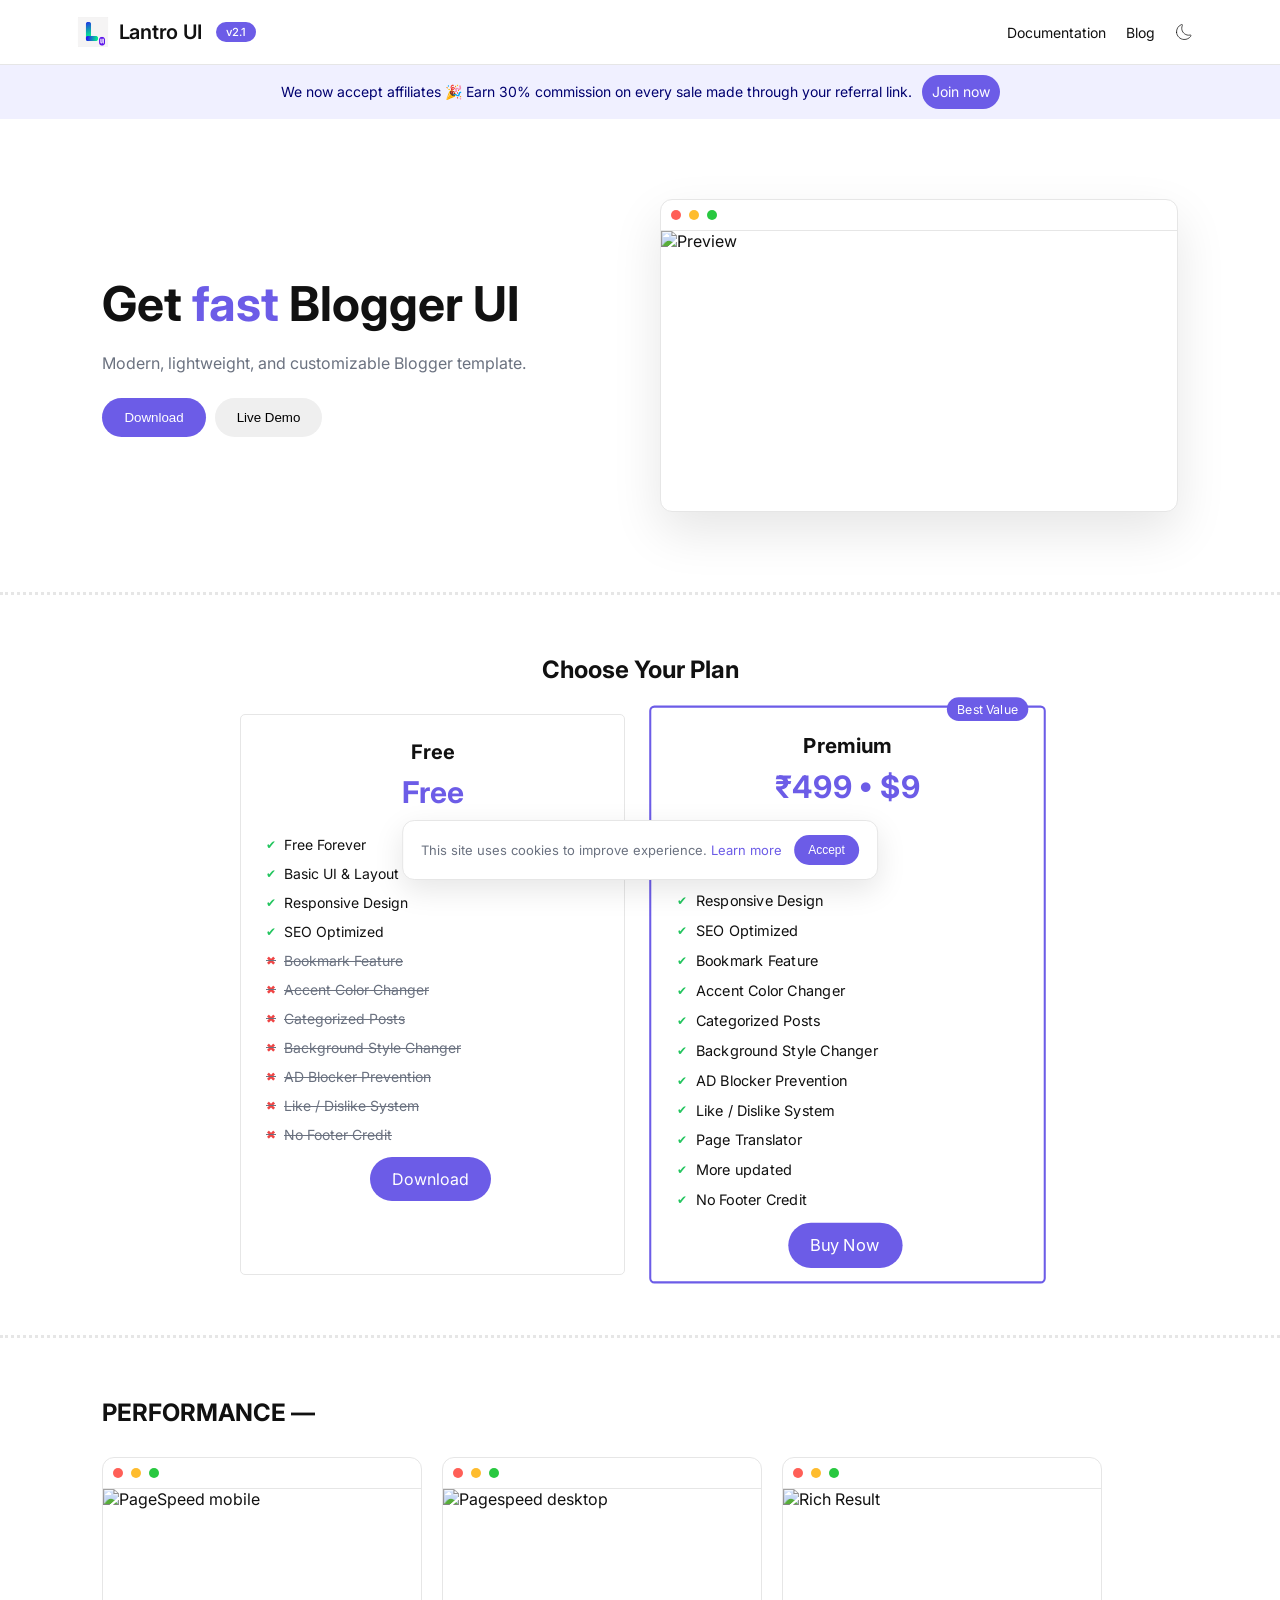
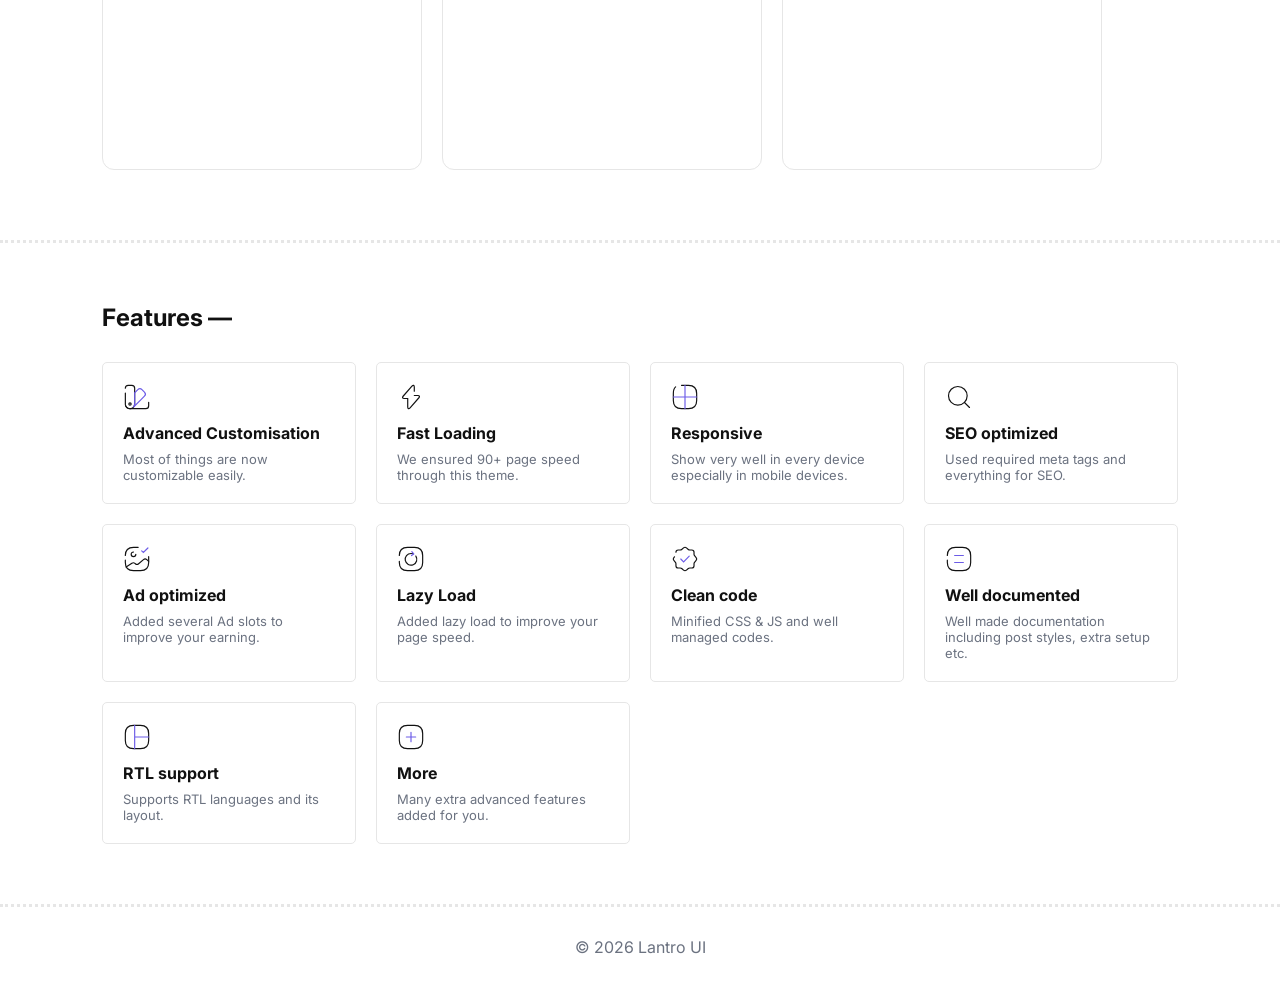
==== commit de74358f: "Update index.html" ====
--- a/index.html
+++ b/index.html
@@ -420,6 +420,8 @@
         <li class="ok">Background Style Changer</li>
          <li class="ok">AD Blocker Prevention</li>
         <li class="ok">Like / Dislike System</li>
+        <li class="ok">Page Translator</li>
+        <li class="ok">More updated</li>
         <li class="ok">No Footer Credit</li>
       </ul>
 
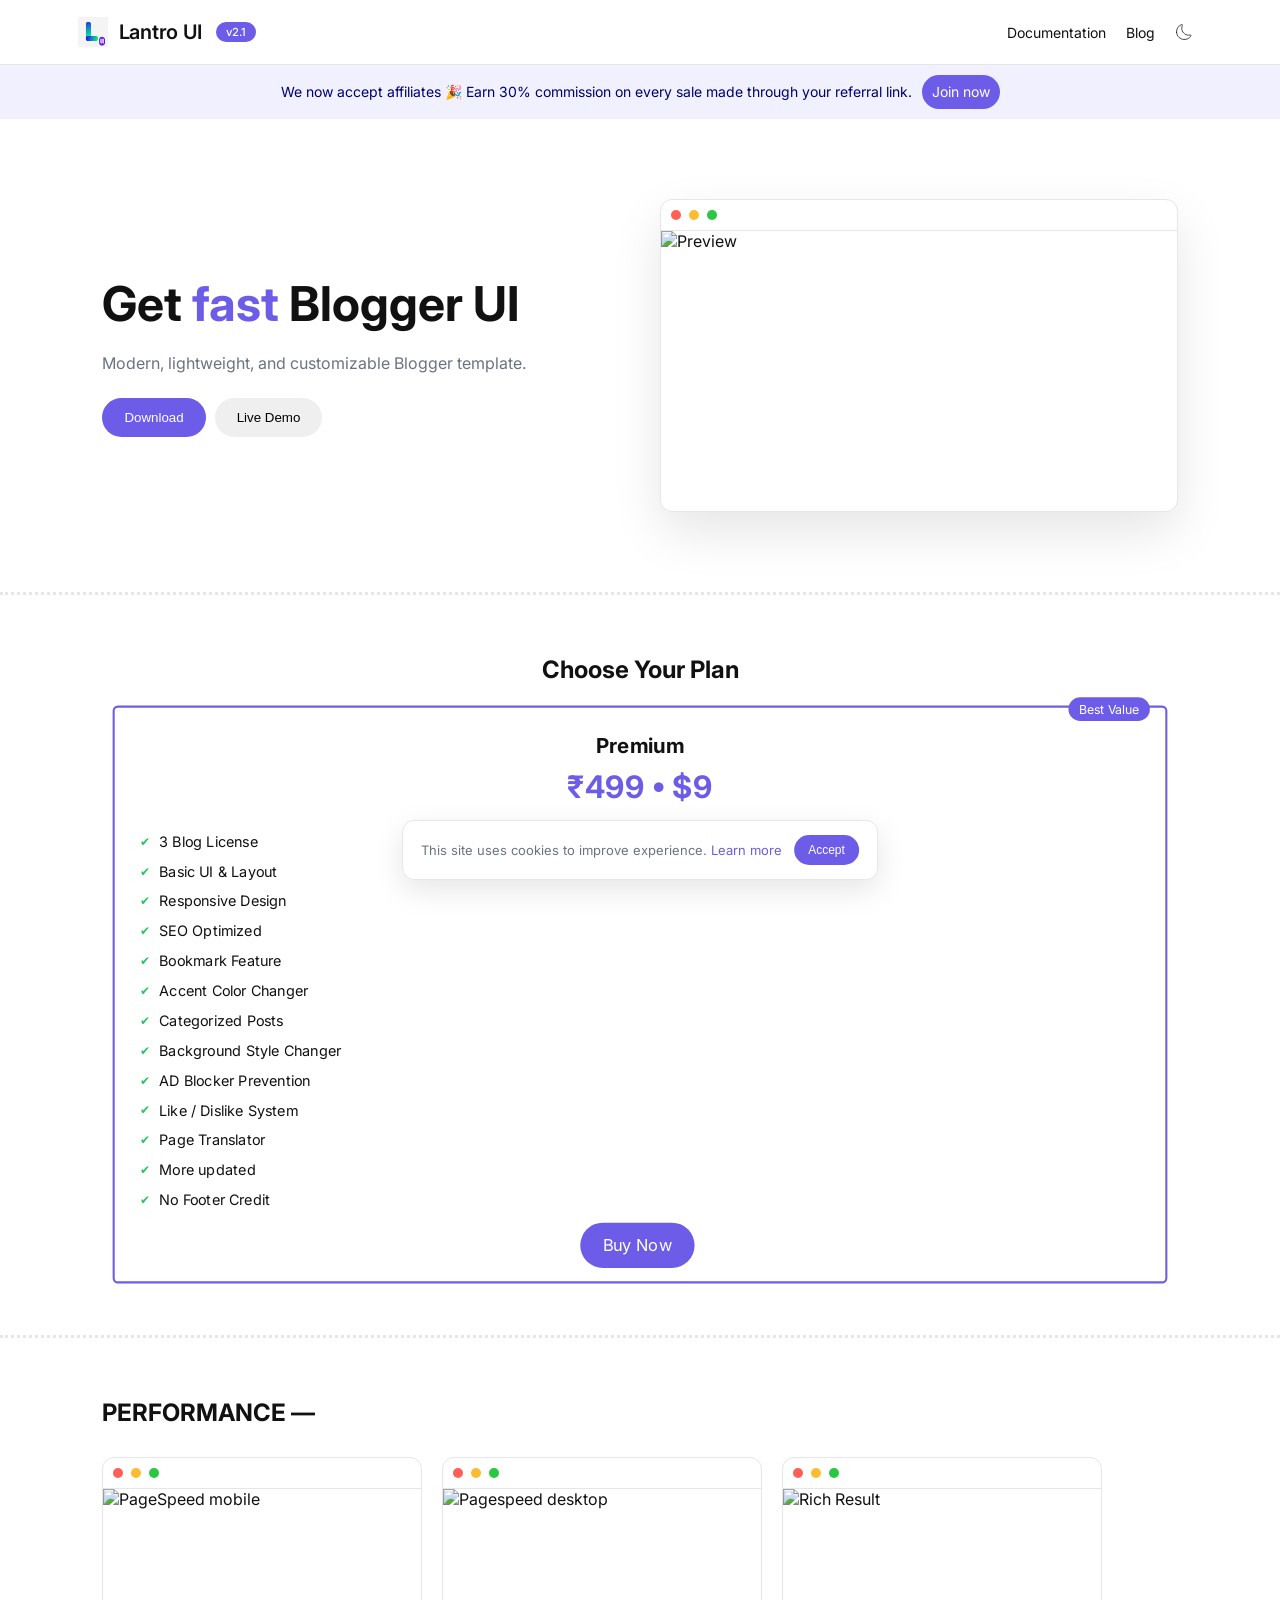
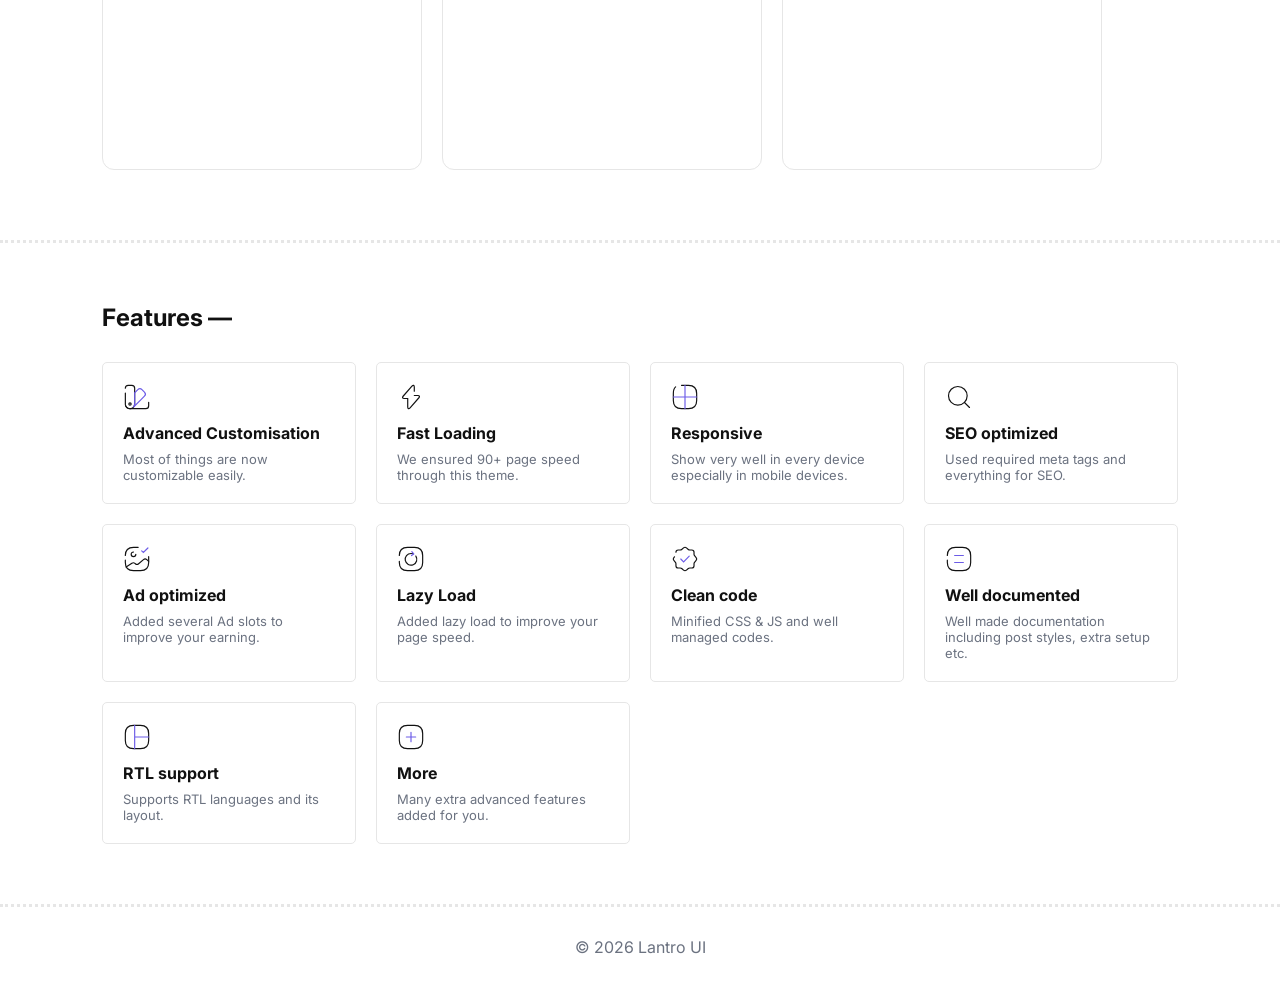
==== commit 72ed71e8: "Update index.html" ====
--- a/index.html
+++ b/index.html
@@ -347,7 +347,7 @@
     <p>Modern, lightweight, and customizable Blogger template.</p>
 
     <a href="#pricing"><button class="btn btn-primary">Download</button></a>
-    <a href="/demo.html">
+    <a href="https://the-lantro-ui.blogspot.com" target="_blank">
       <button class="btn">Live Demo</button>
     </a>
   </div>
@@ -362,7 +362,7 @@
       </div>
 
       <div class="mac-body">
-        <img src="https://cdn.coshix.in/Images/lui-ss.webp" alt="Preview">
+        <img src="https://lantro-ui.coshix.in/image.png" alt="Preview">
       </div>
 
     </div>
@@ -373,31 +373,6 @@
 <!-- PRICING -->
  <div class="pricing">
   <h2 id="pricing">Choose Your Plan</h2>
-
-  <div class="price-grid">
-
-    <!-- FREE -->
-    <div class="price-card">
-      <h3>Free</h3>
-      <p class="price">Free</p>
-
-      <ul class="features-list">
-        <li class="ok">Free Forever</li>
-        <li class="ok">Basic UI & Layout</li>
-        <li class="ok">Responsive Design</li>
-        <li class="ok">SEO Optimized</li>
-
-        <li class="no">Bookmark Feature</li>
-        <li class="no">Accent Color Changer</li>
-        <li class="no">Categorized Posts</li>
-        <li class="no">Background Style Changer</li>
-        <li class="no">AD Blocker Prevention</li>
-        <li class="no">Like / Dislike System</li>
-        <li class="no">No Footer Credit</li>
-      </ul>
-
-      <a href="/basic-lantro-ui-v2.0-2026.zip"  class="btn btn-primary">Download</a>
-    </div>
 
     <!-- PREMIUM -->
     <div class="price-card pro">
